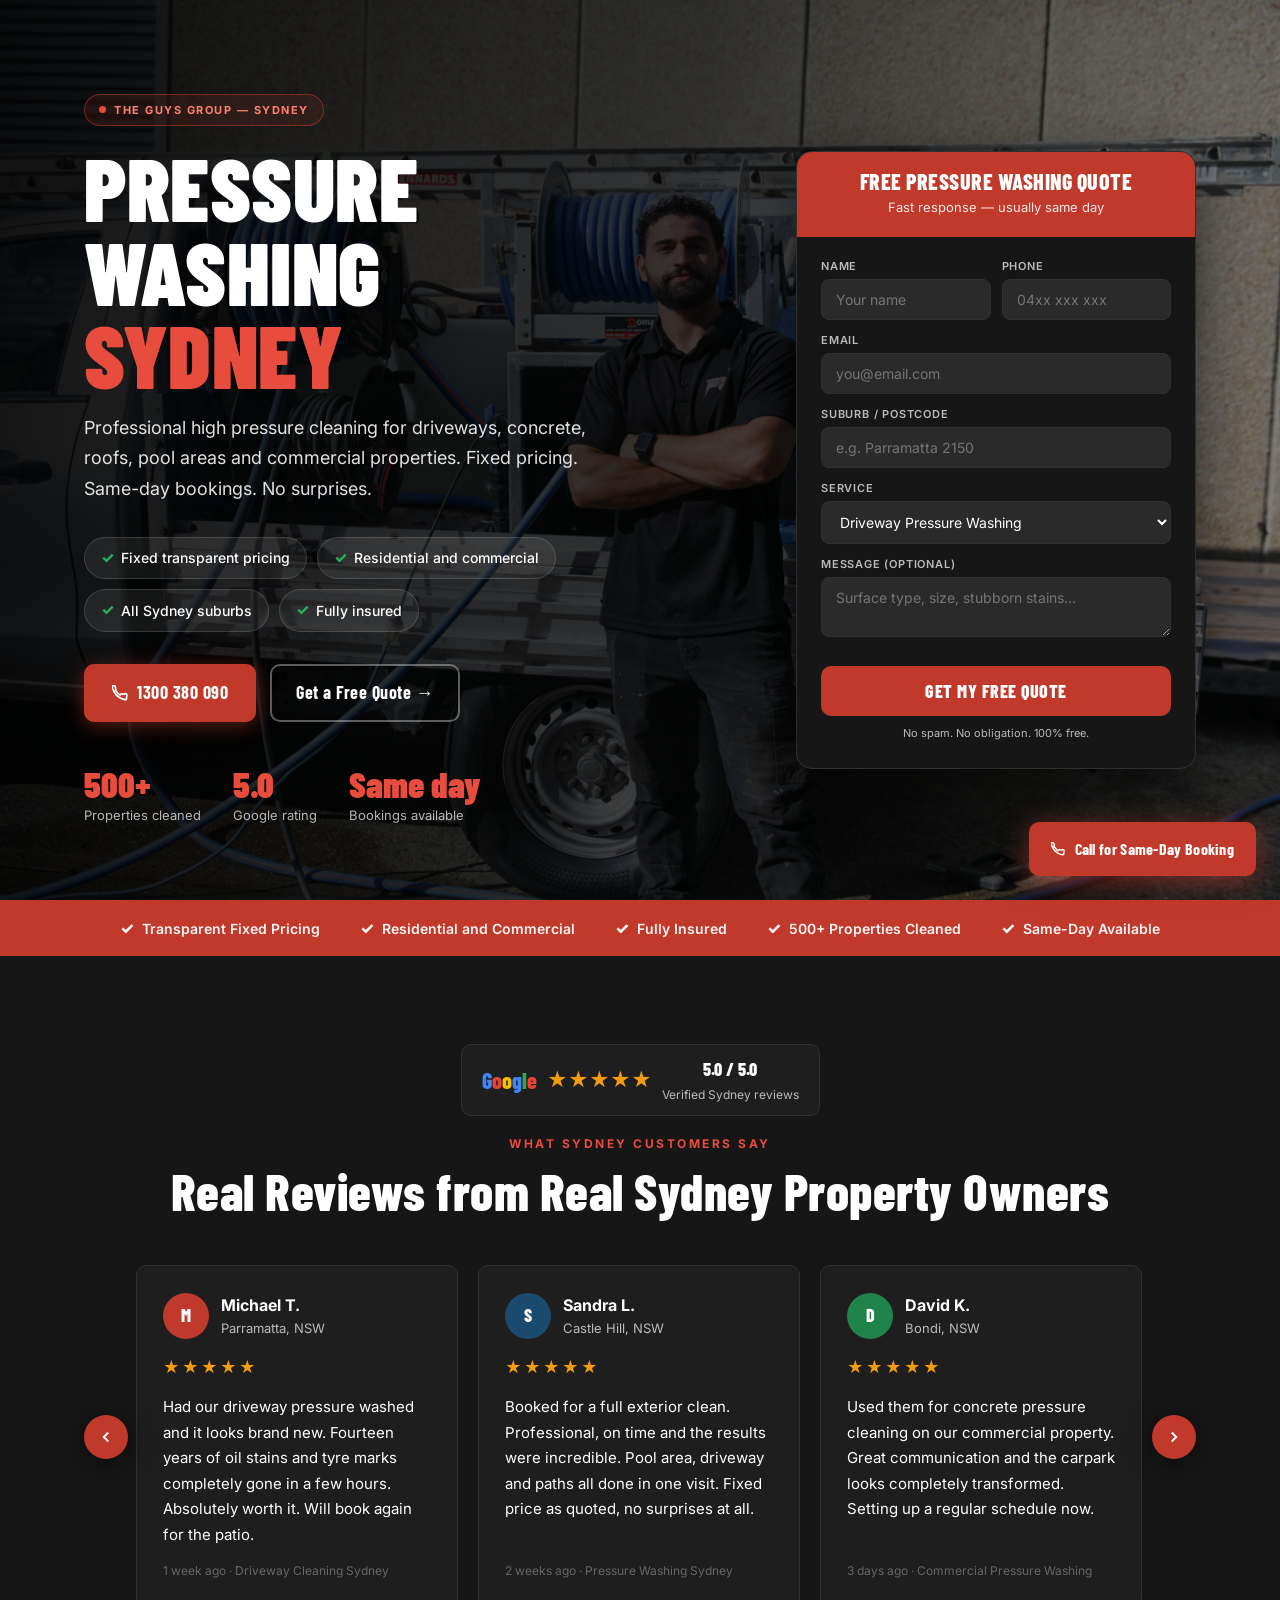
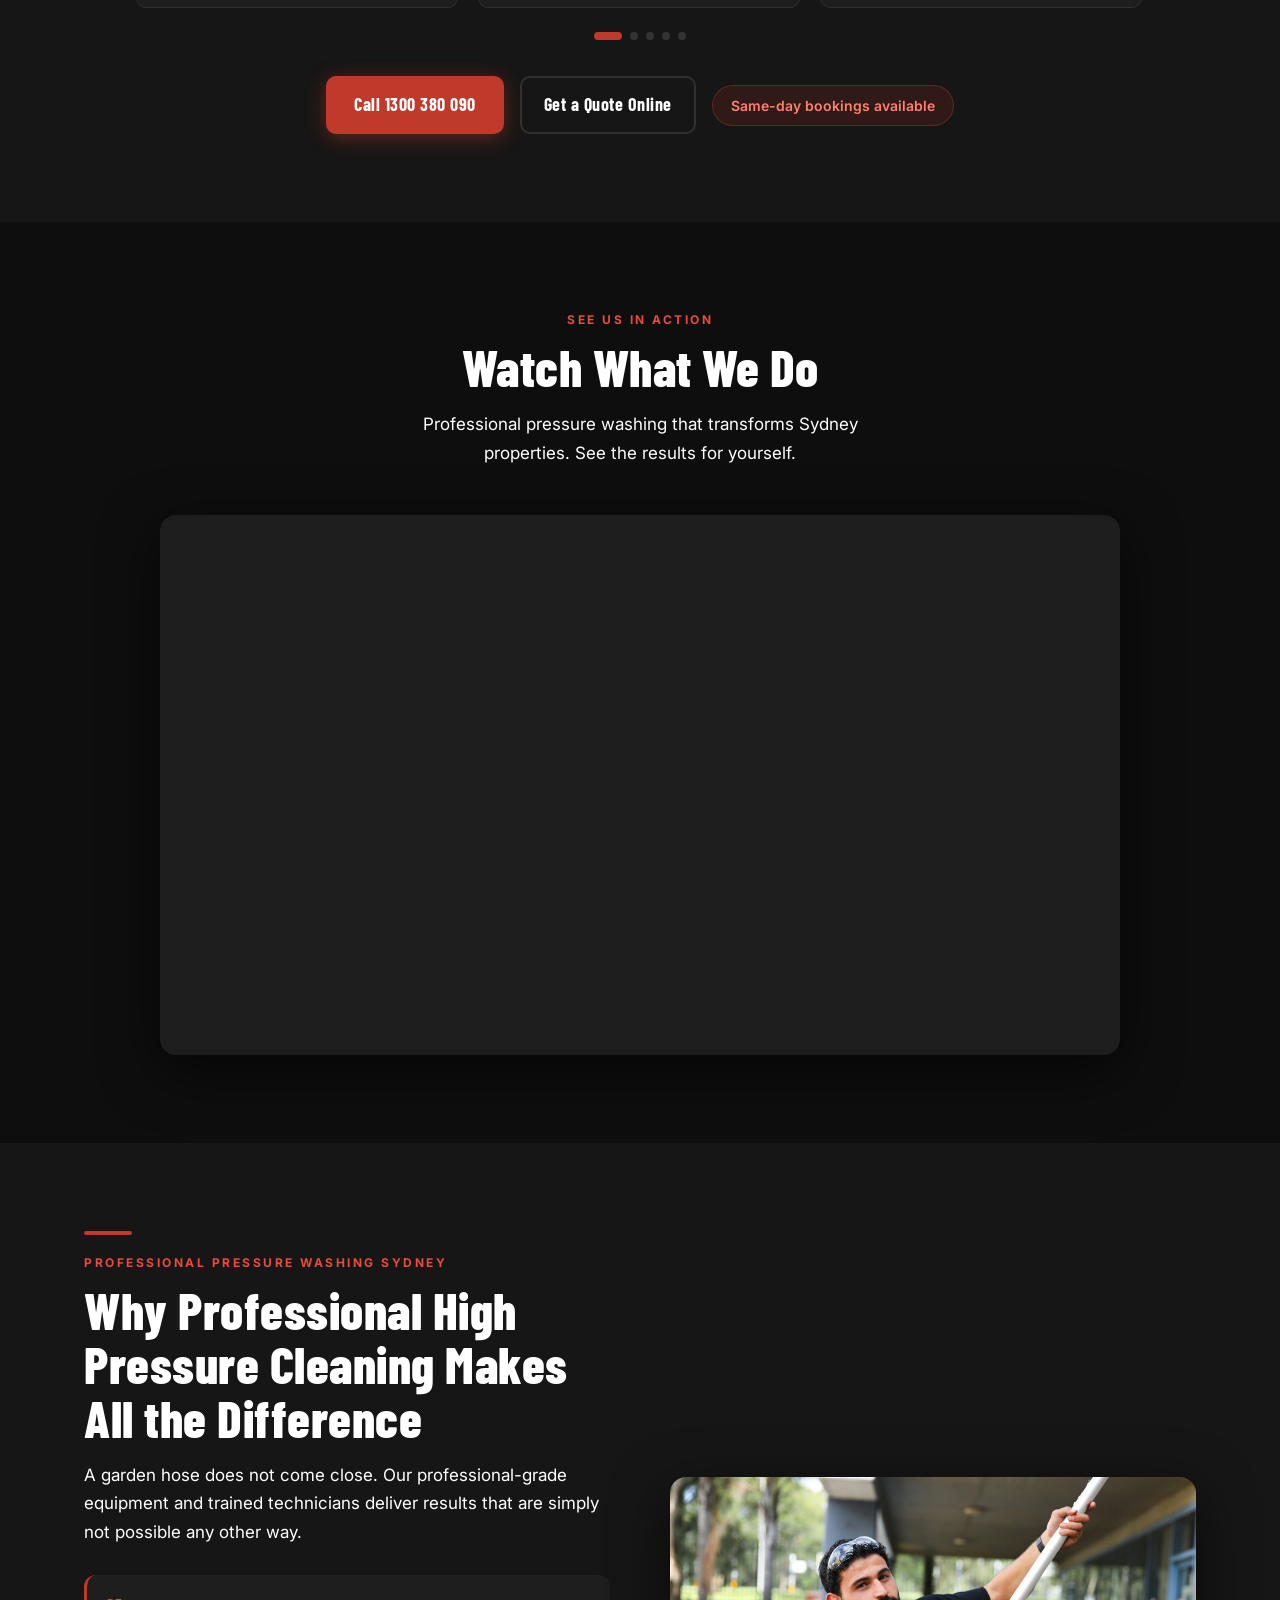
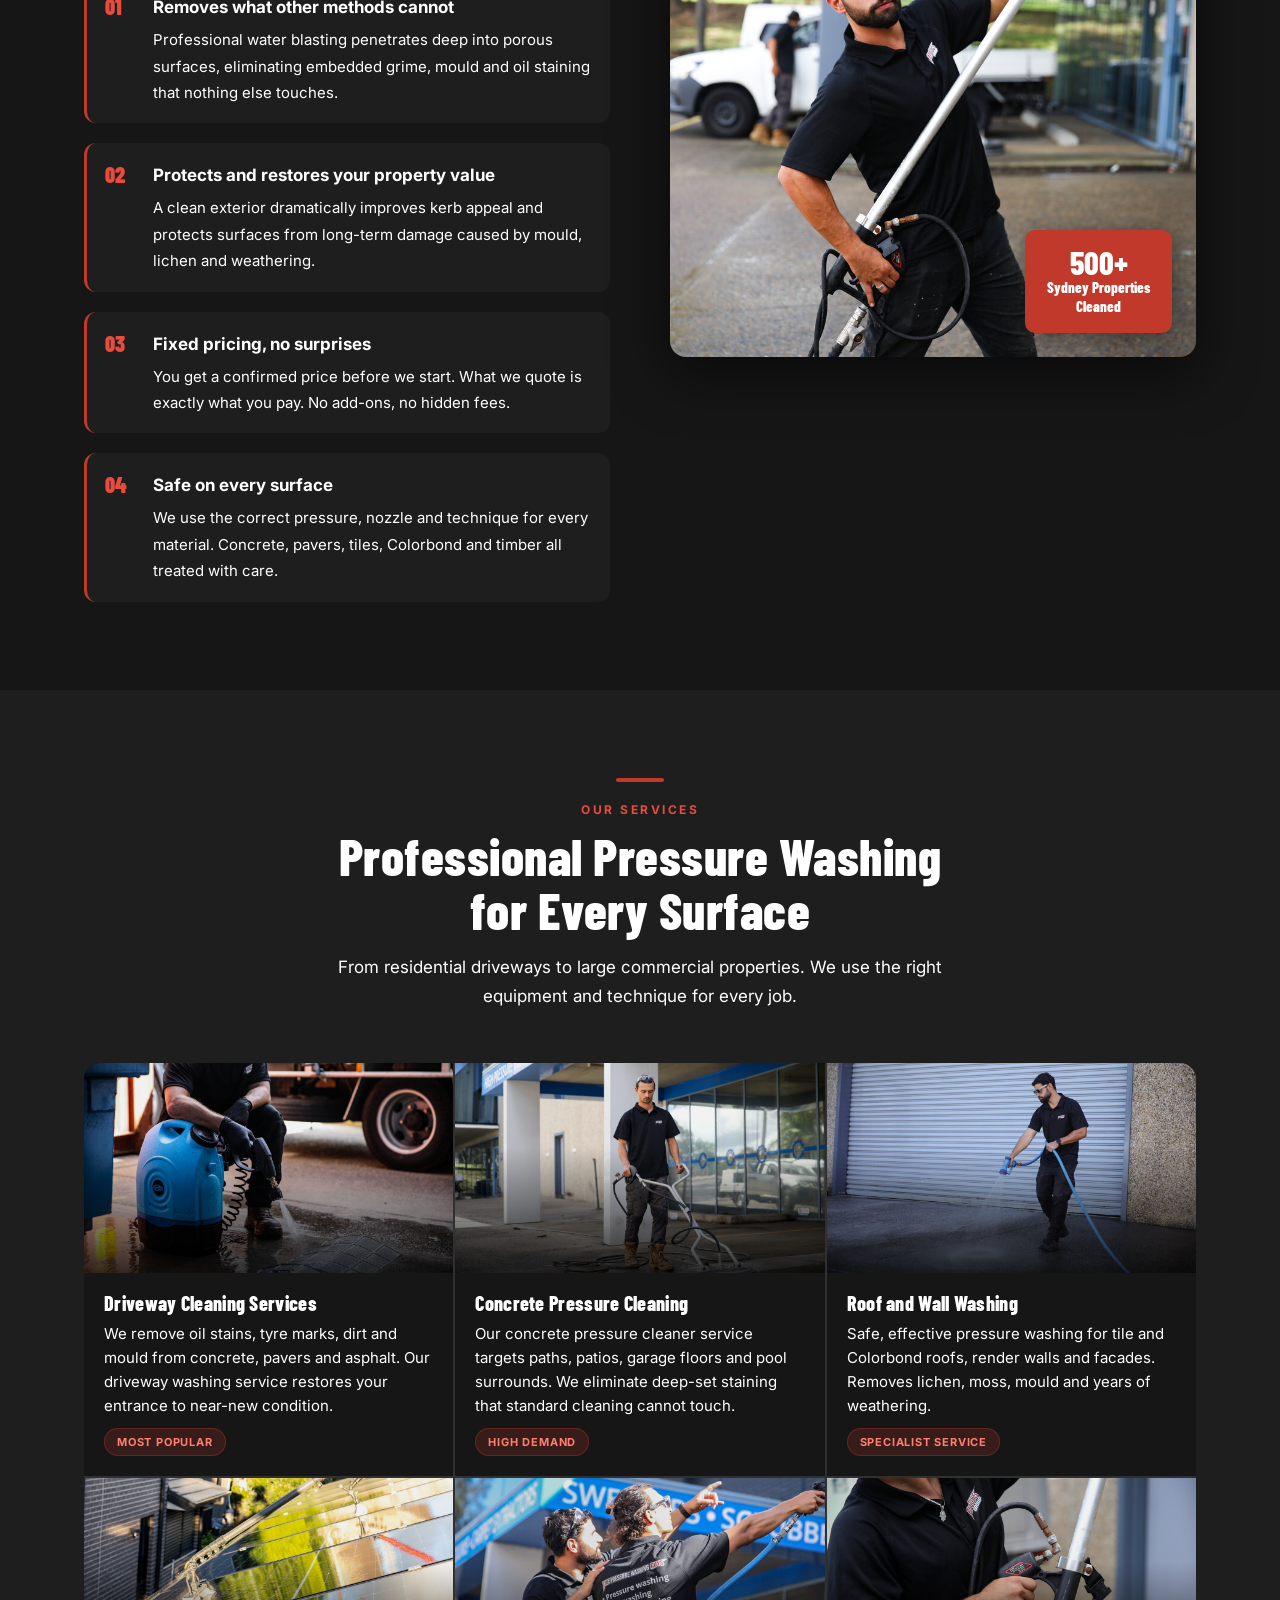
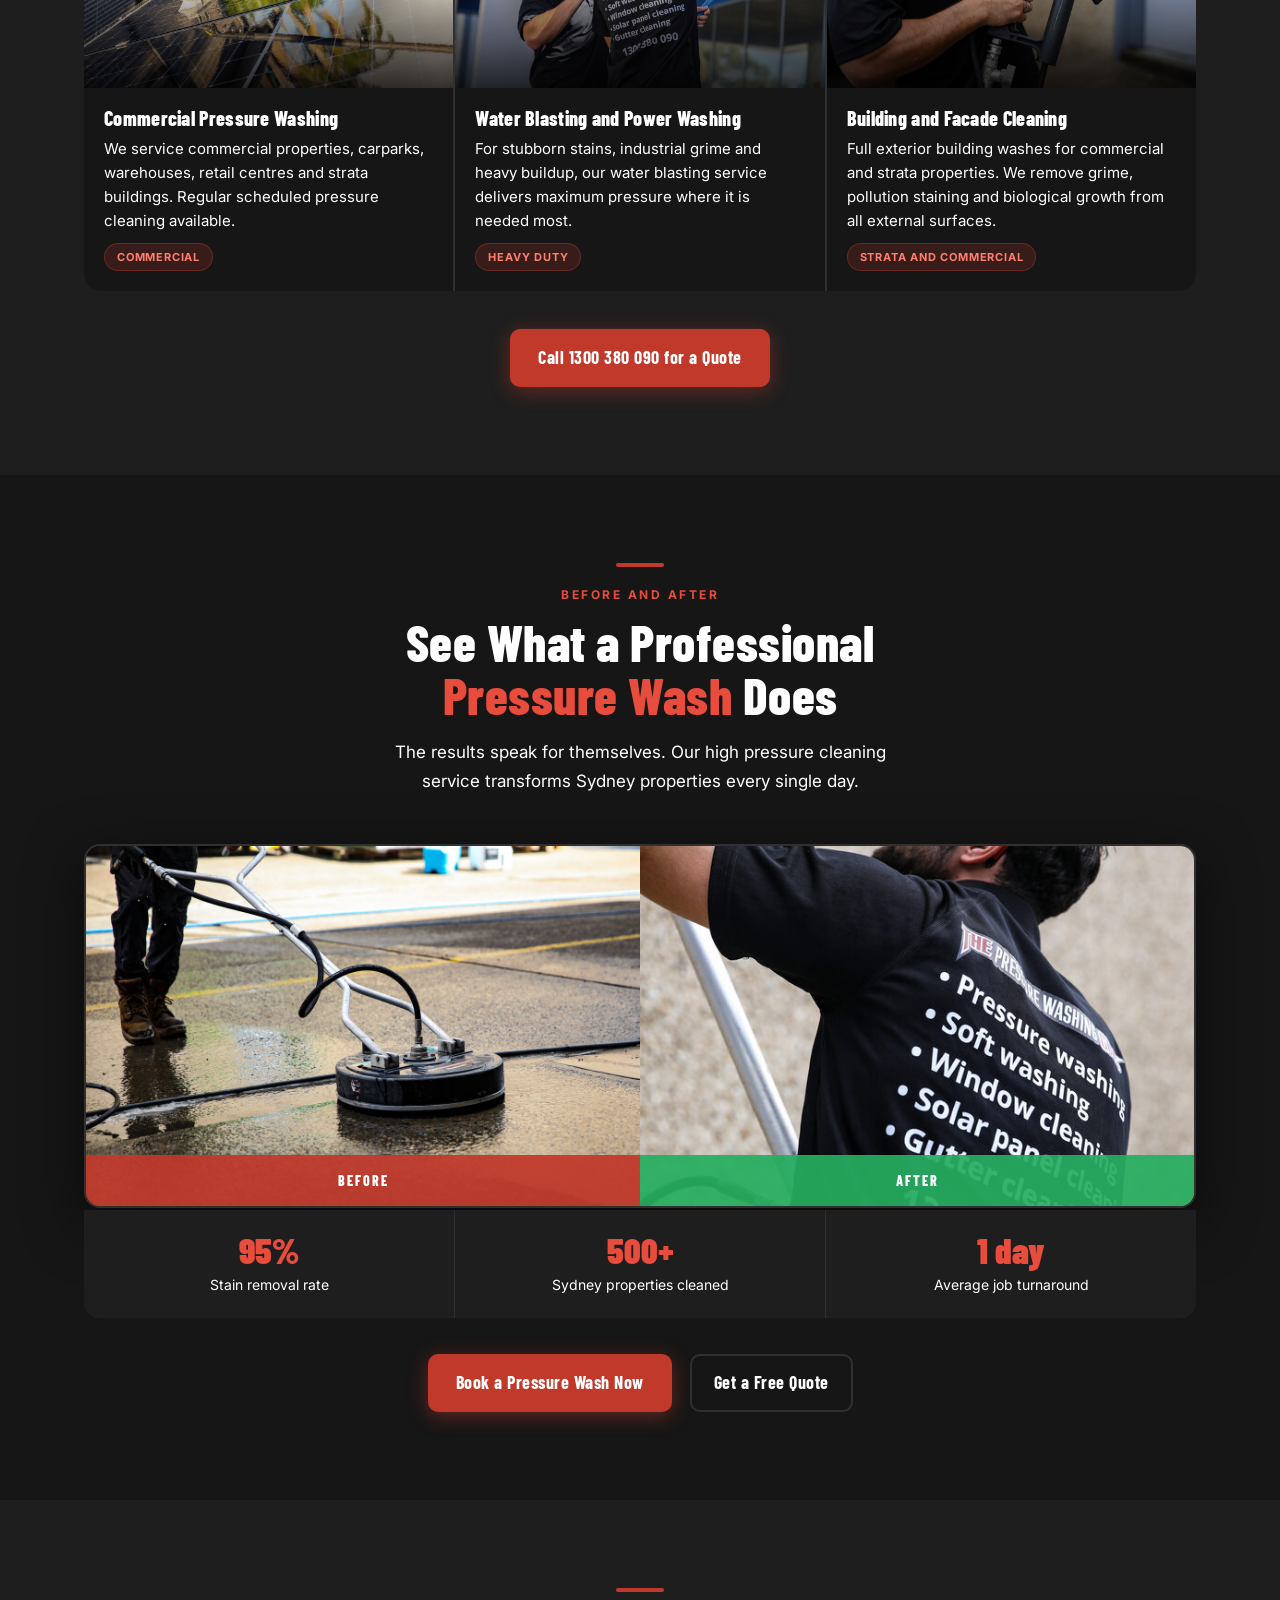
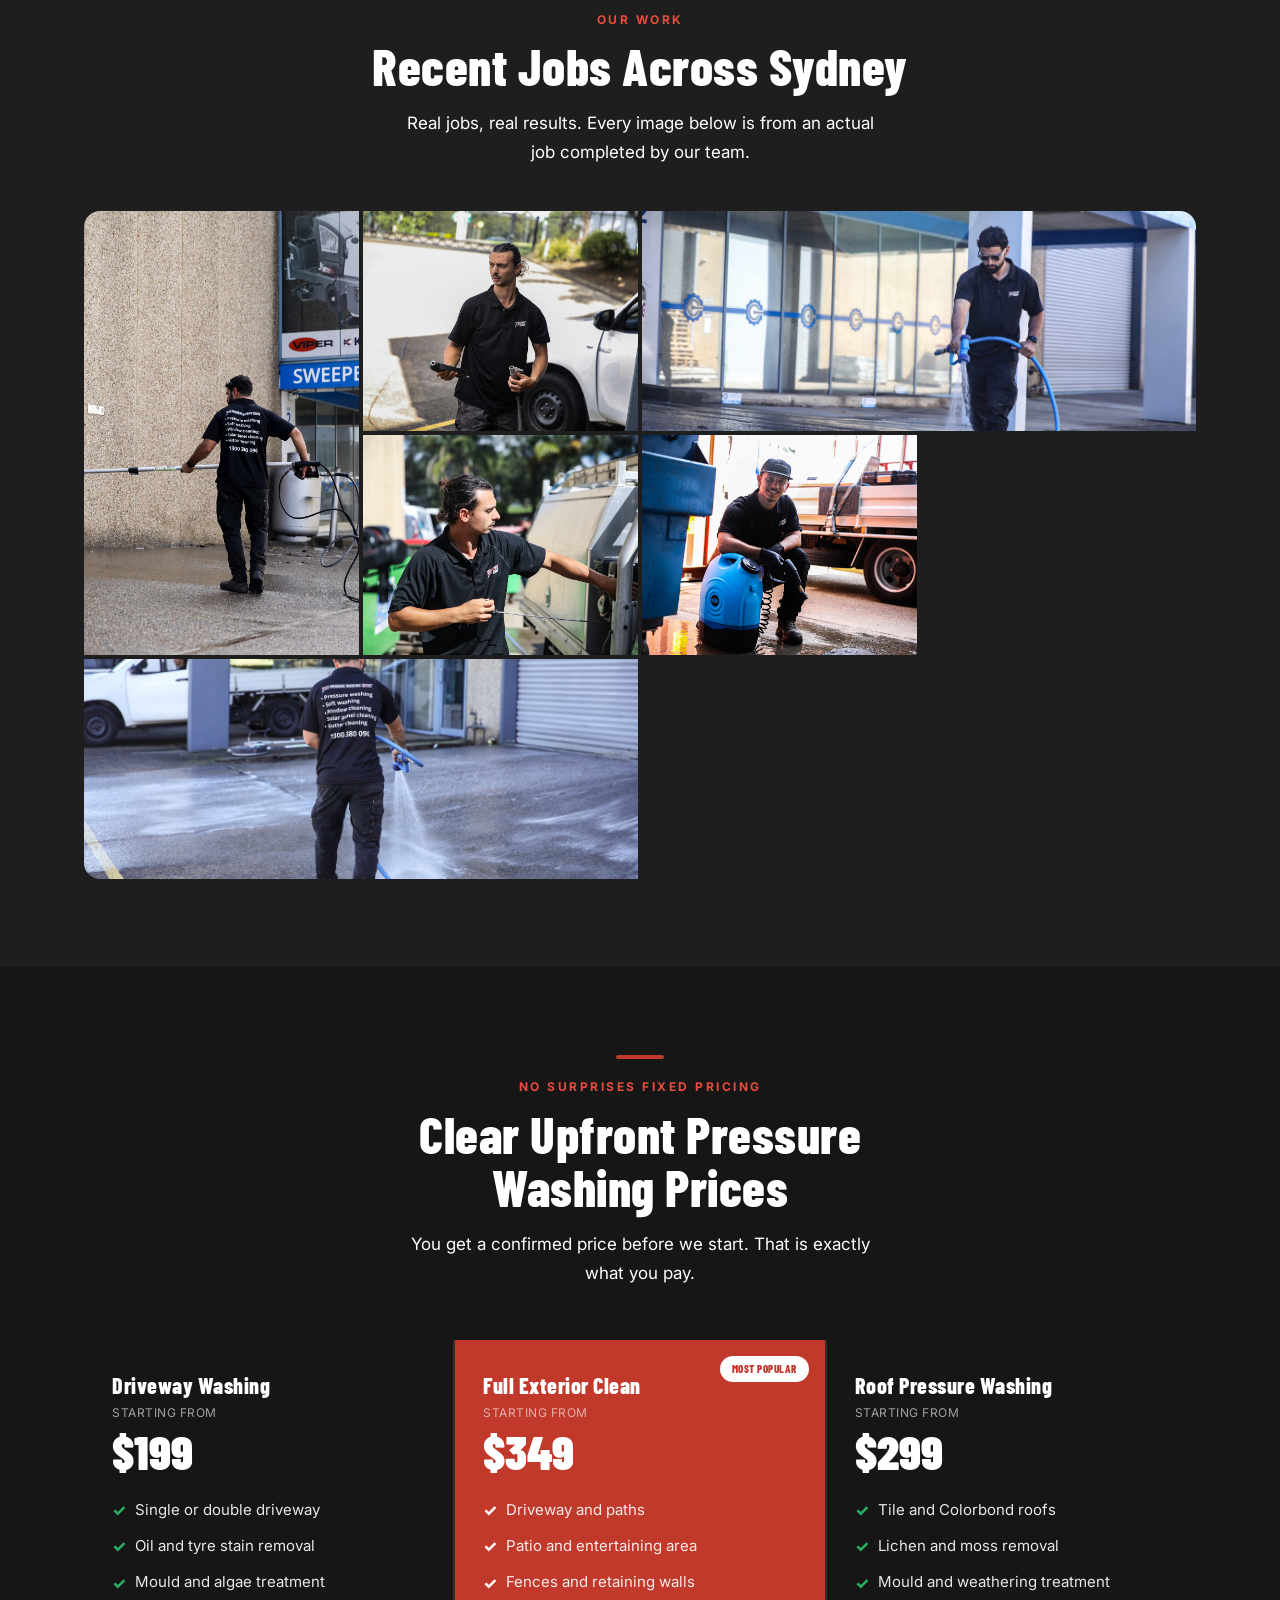
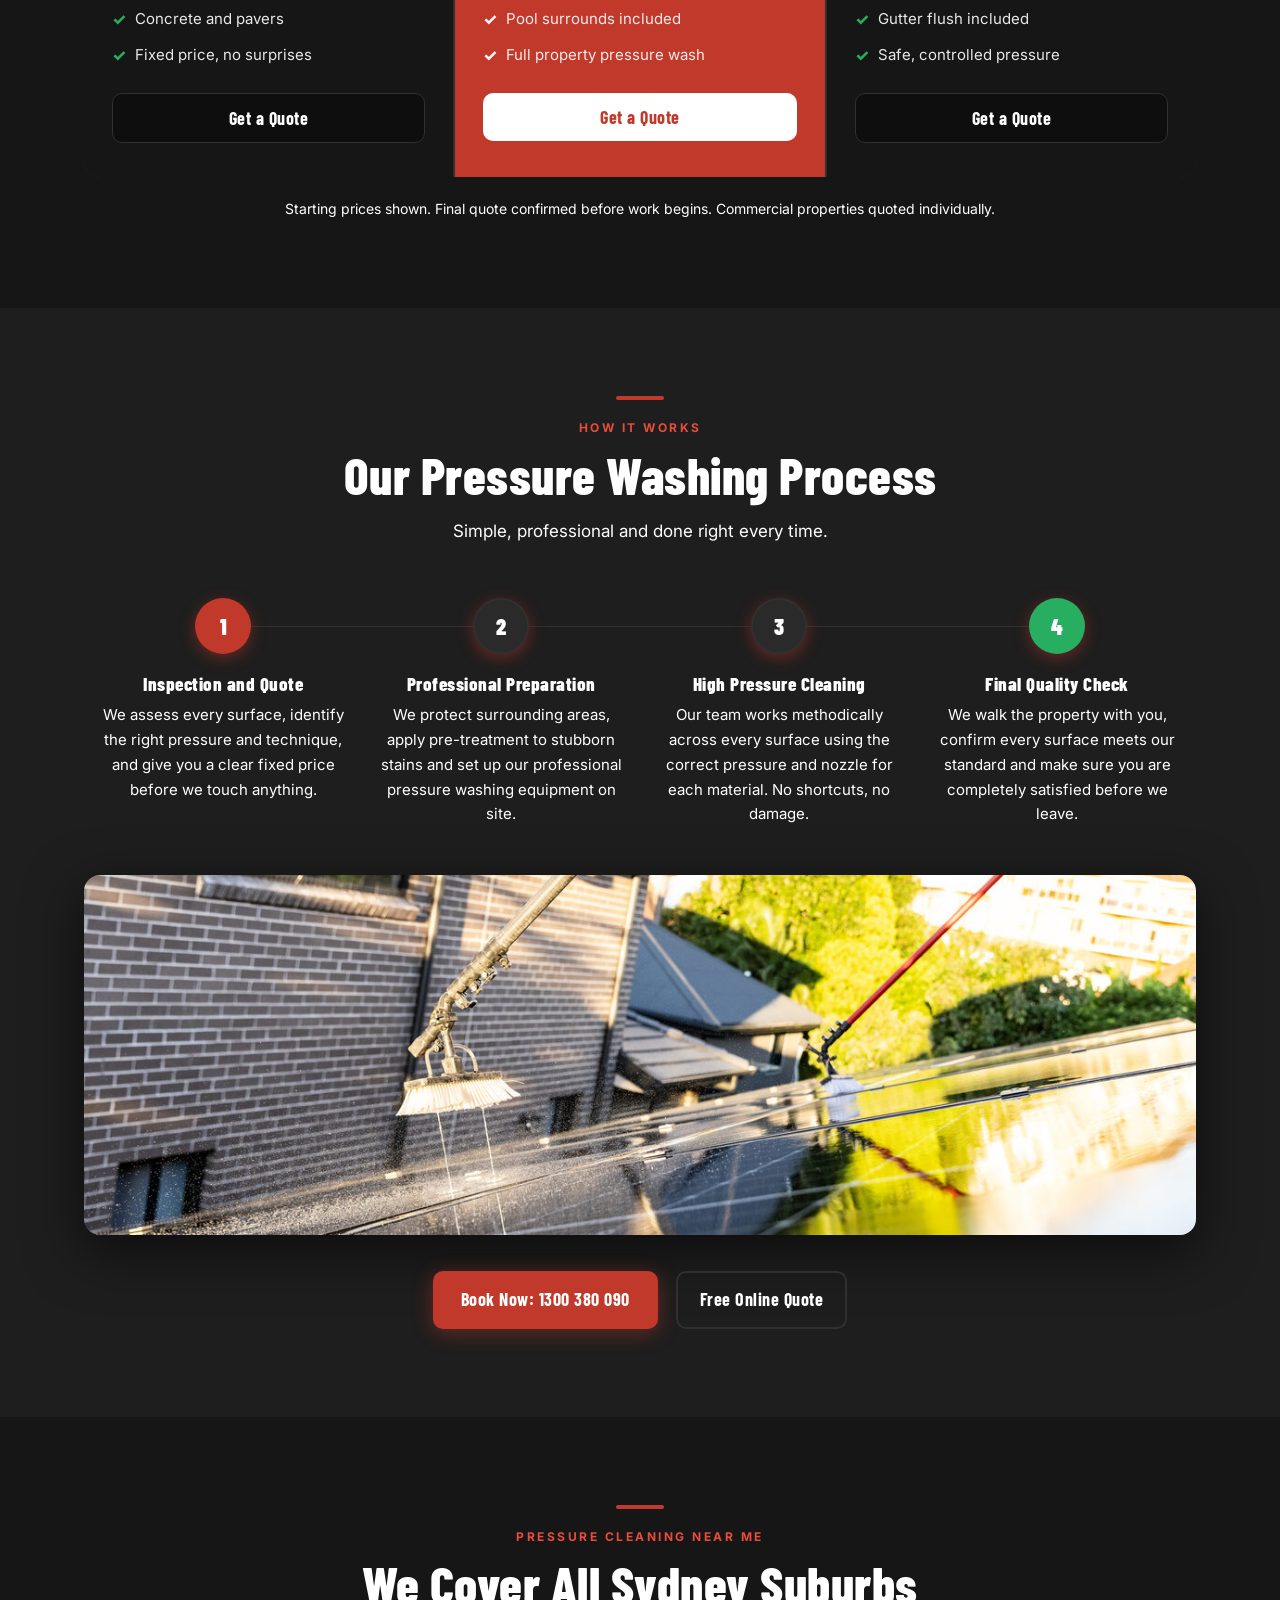
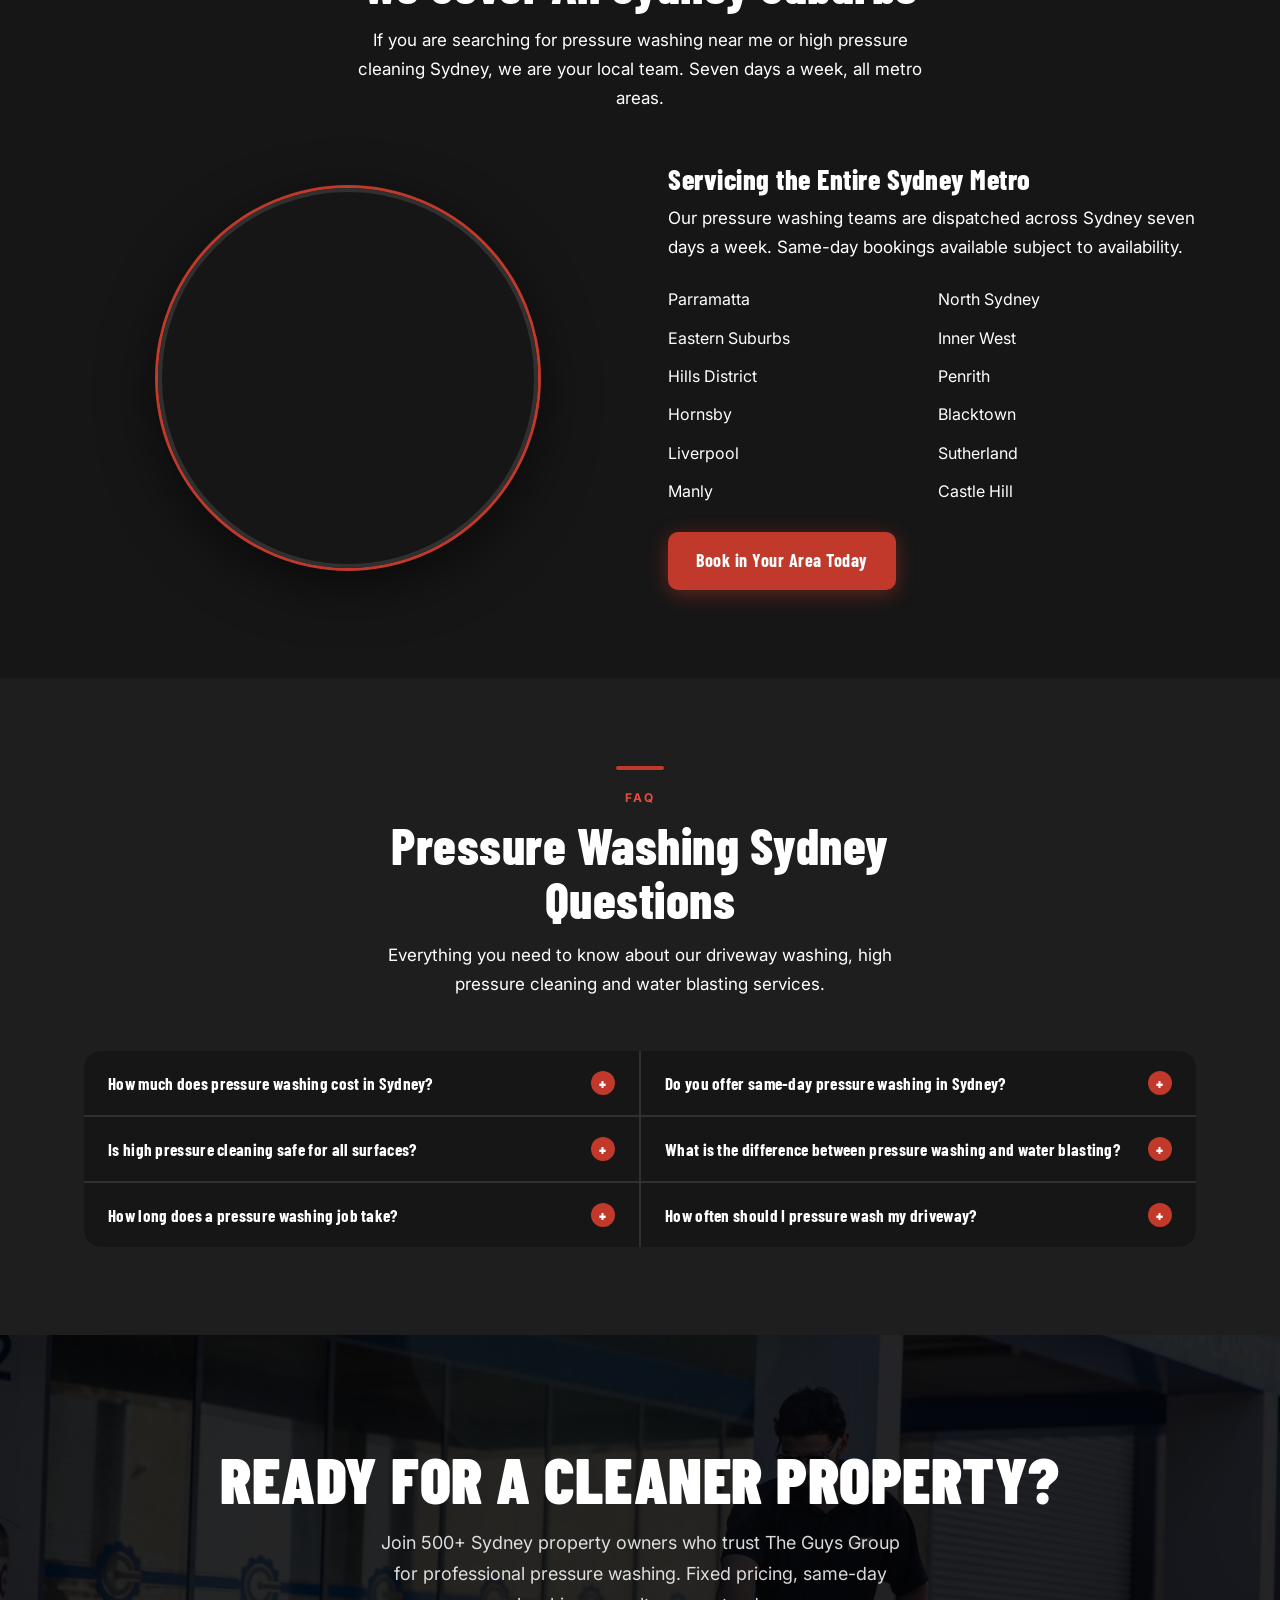
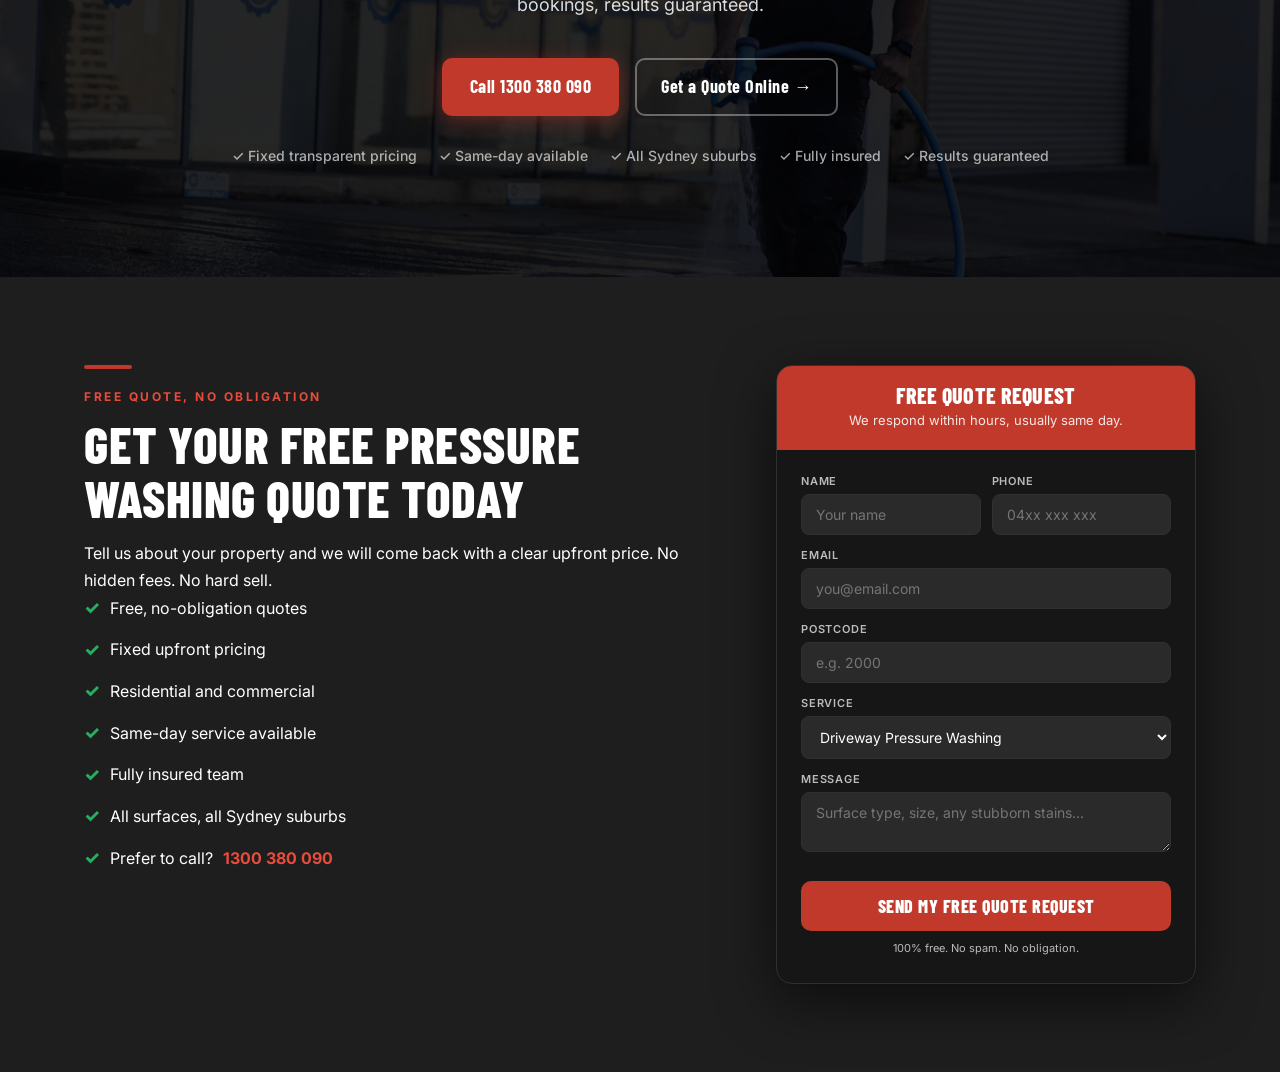
==== index.html @ 4a96bf2a "Use YouTube embed for video (files too large for GitHub free tier)" ====
<!DOCTYPE html>
<html lang="en">
<head>
<meta charset="UTF-8">
<meta name="viewport" content="width=device-width, initial-scale=1.0">
<title>Pressure Washing Sydney | High Pressure Cleaning | The Guys Group</title>
<meta name="description" content="Professional pressure washing Sydney. Driveway cleaning, concrete pressure cleaning, roof washing, pool area and commercial pressure washing. Fixed pricing. Call 1300 380 090.">
<link rel="preconnect" href="https://fonts.googleapis.com">
<link rel="preconnect" href="https://fonts.gstatic.com" crossorigin>
<link href="https://fonts.googleapis.com/css2?family=Barlow+Condensed:wght@600;700;800;900&family=Inter:wght@400;500;600;700&display=swap" rel="stylesheet">
<script src="https://www.google.com/recaptcha/api.js?onload=onRecaptchaLoad&render=explicit" async defer></script>
<style>
:root{
  --red:#C0392B;--red-dark:#96261F;--red-light:#E74C3C;
  --dark:#0E0E0E;--dark2:#161616;--dark3:#1E1E1E;--mid:#2A2A2A;
  --border:#303030;--white:#FFFFFF;--off-white:#F0F0F0;
  --text:#FFFFFF;--muted:#BBBBBB;
  --green:#27AE60;
  --shadow:0 4px 24px rgba(0,0,0,0.5);
  --shadow-lg:0 16px 56px rgba(0,0,0,0.6);
  --radius:10px;--radius-lg:16px;
}
*,*::before,*::after{box-sizing:border-box;margin:0;padding:0}
html{scroll-behavior:smooth}
body{font-family:'Inter',sans-serif;font-size:16px;line-height:1.65;color:var(--white);background:var(--dark);overflow-x:hidden}
h1,h2,h3,h4,.heading-font{font-family:'Barlow Condensed',sans-serif;line-height:1.05;color:var(--white);letter-spacing:.5px}
img{max-width:100%;display:block}
a{text-decoration:none;color:inherit}
.container{width:100%;max-width:1160px;margin:0 auto;padding:0 24px}
.eyebrow{font-size:12px;font-weight:700;letter-spacing:2.5px;text-transform:uppercase;color:var(--red-light);margin-bottom:10px;font-family:'Inter',sans-serif}
.heading{font-size:clamp(30px,4vw,52px);font-weight:800;margin-bottom:16px}
.subtext{font-size:17px;color:var(--white);line-height:1.7;font-weight:400}
.section{padding:88px 0}
.section-dark{background:var(--dark2)}
.section-mid{background:var(--dark3)}
.red-bar{width:48px;height:4px;background:var(--red);margin-bottom:18px;border-radius:2px}

/* SCROLL ANIMATIONS */
.fade-up{opacity:0;transform:translateY(36px);transition:opacity .7s ease,transform .7s ease}
.fade-up.visible{opacity:1;transform:none}
.fade-left{opacity:0;transform:translateX(-36px);transition:opacity .7s ease,transform .7s ease}
.fade-left.visible{opacity:1;transform:none}
.fade-right{opacity:0;transform:translateX(36px);transition:opacity .7s ease,transform .7s ease}
.fade-right.visible{opacity:1;transform:none}
.delay-1{transition-delay:.1s}.delay-2{transition-delay:.2s}.delay-3{transition-delay:.3s}.delay-4{transition-delay:.4s}

/* HERO */
.hero{position:relative;min-height:100vh;display:flex;align-items:center;overflow:hidden;padding:80px 0 60px}
.hero-bg{position:absolute;inset:0;background-image:url("[data-uri]");background-size:cover;background-position:center 20%}
.hero-overlay{position:absolute;inset:0;background:linear-gradient(100deg,rgba(0,0,0,0.93) 0%,rgba(0,0,0,0.78) 50%,rgba(0,0,0,0.35) 100%)}
.hero-inner{position:relative;z-index:1;display:grid;grid-template-columns:1fr 400px;gap:52px;align-items:center;width:100%}
.hero-tag{display:inline-flex;align-items:center;gap:8px;border:1px solid rgba(192,57,43,0.55);color:#FF8070;font-size:11px;font-weight:700;padding:6px 14px;border-radius:50px;margin-bottom:20px;letter-spacing:1.5px;text-transform:uppercase;font-family:'Inter',sans-serif;background:rgba(192,57,43,0.12)}
.live-dot{width:7px;height:7px;background:#E74C3C;border-radius:50%;animation:pulse 1.8s infinite}
@keyframes pulse{0%,100%{opacity:1;transform:scale(1)}50%{opacity:.4;transform:scale(1.4)}}
.hero h1{font-size:clamp(48px,7vw,88px);font-weight:900;color:white;margin-bottom:6px;line-height:.95;text-transform:uppercase}
.hero h1 .red{color:var(--red-light)}
.hero-sub{font-size:18px;color:rgba(255,255,255,0.88);margin-bottom:32px;max-width:520px;line-height:1.7;margin-top:16px}
.hero-pills{display:flex;flex-wrap:wrap;gap:10px;margin-bottom:32px}
.pill{display:flex;align-items:center;gap:7px;background:rgba(255,255,255,0.07);border:1px solid rgba(255,255,255,0.14);border-radius:50px;padding:8px 16px;color:var(--white);font-size:14px;font-weight:500}
.pill-tick{color:#27AE60;font-weight:800;font-size:15px}
.hero-btns{display:flex;align-items:center;gap:14px;flex-wrap:wrap;margin-bottom:44px}
.btn-red{display:inline-flex;align-items:center;gap:9px;background:var(--red);color:white;font-family:'Barlow Condensed',sans-serif;font-weight:700;font-size:18px;letter-spacing:.5px;padding:14px 28px;border-radius:var(--radius);transition:all .2s;box-shadow:0 4px 20px rgba(192,57,43,0.45)}
.btn-red:hover{background:var(--red-dark);transform:translateY(-2px)}
.btn-ghost{display:inline-flex;align-items:center;gap:9px;background:transparent;border:2px solid rgba(255,255,255,0.35);color:white;font-family:'Barlow Condensed',sans-serif;font-weight:700;font-size:18px;letter-spacing:.5px;padding:12px 24px;border-radius:var(--radius);transition:all .2s}
.btn-ghost:hover{border-color:white;background:rgba(255,255,255,0.1)}
.hero-stats{display:flex;gap:32px;flex-wrap:wrap}
.h-stat .n{font-family:'Barlow Condensed',sans-serif;font-weight:900;font-size:36px;color:var(--red-light);line-height:1}
.h-stat .l{font-size:13px;color:rgba(255,255,255,0.7);margin-top:3px}

/* FORM */
.form-card{background:var(--dark2);border:1px solid var(--border);border-radius:var(--radius-lg);overflow:hidden;box-shadow:var(--shadow-lg)}
.form-top{background:var(--red);padding:18px 24px;text-align:center}
.form-top h3{font-family:'Barlow Condensed',sans-serif;font-size:22px;font-weight:800;color:white;margin:0;letter-spacing:.5px}
.form-top p{font-size:13px;color:rgba(255,255,255,0.88);margin-top:4px}
.form-body{padding:20px 24px 26px}
.fr{margin-bottom:11px}
.fr label{display:block;font-size:11px;font-weight:600;color:var(--muted);margin-bottom:4px;text-transform:uppercase;letter-spacing:.8px}
.fr input,.fr select,.fr textarea{width:100%;background:var(--mid);border:1px solid var(--border);border-radius:8px;padding:11px 14px;font-family:'Inter',sans-serif;font-size:14px;color:var(--white);outline:none;transition:border-color .2s}
.fr input:focus,.fr select:focus,.fr textarea:focus{border-color:var(--red-light)}
.fr select option{background:var(--mid);color:white}
.fr textarea{resize:vertical;min-height:60px}
.fg{display:grid;grid-template-columns:1fr 1fr;gap:11px}
.recaptcha-wrap{margin:8px 0 4px;display:flex;justify-content:center;transform:scale(0.85);transform-origin:left center}
.recaptcha-error{color:#E74C3C;font-size:11px;margin-top:3px;display:none;font-weight:600}
.btn-submit{width:100%;background:var(--red);color:white;font-family:'Barlow Condensed',sans-serif;font-weight:800;font-size:18px;letter-spacing:.5px;padding:14px;border:none;border-radius:var(--radius);cursor:pointer;margin-top:6px;transition:all .2s}
.btn-submit:hover{background:var(--red-dark);transform:translateY(-1px)}
.form-note{text-align:center;font-size:11px;color:var(--muted);margin-top:8px}

/* TRUST BAR */
.trust-bar{background:var(--red);padding:15px 0}
.trust-bar-inner{display:flex;align-items:center;justify-content:center;gap:40px;flex-wrap:wrap}
.tb-item{display:flex;align-items:center;gap:8px;color:rgba(255,255,255,0.95);font-size:14px;font-weight:600}
.tb-check{font-weight:800;font-size:16px}

/* REVIEWS (now 2nd section) */
.rev-section-hdr{text-align:center;margin-bottom:48px}
.carousel-outer{position:relative;padding:0 52px}
.carousel-wrap{overflow:hidden;border-radius:4px}
.carousel-track{display:flex;transition:transform .75s cubic-bezier(0.25,0.46,0.45,0.94);will-change:transform}
.rev-card{background:var(--dark3);border:1px solid var(--border);border-radius:var(--radius);padding:26px;display:flex;flex-direction:column;gap:14px;flex-shrink:0;box-sizing:border-box;transition:border-color .2s}
.rev-card:hover{border-color:rgba(192,57,43,0.45)}
.rev-row{display:flex;align-items:center;gap:12px}
.rev-av{width:46px;height:46px;border-radius:50%;color:white;display:flex;align-items:center;justify-content:center;font-family:'Barlow Condensed',sans-serif;font-weight:800;font-size:18px;flex-shrink:0}
.rev-name{font-weight:700;font-size:16px;color:white}
.rev-sub{font-size:13px;color:var(--muted)}
.rev-stars{color:#F39C12;font-size:16px;letter-spacing:2px}
.rev-text{font-size:15px;color:var(--white);line-height:1.7;flex:1}
.rev-date{font-size:12px;color:#666}
.carousel-arrow{position:absolute;top:50%;transform:translateY(-50%);z-index:10;width:44px;height:44px;border-radius:50%;background:var(--red);border:none;cursor:pointer;display:flex;align-items:center;justify-content:center;box-shadow:var(--shadow);transition:all .2s;color:white}
.carousel-arrow:hover{background:var(--red-dark);transform:translateY(-50%) scale(1.1)}
.carousel-arrow.prev{left:0}
.carousel-arrow.next{right:0}
.carousel-arrow svg{width:18px;height:18px;stroke:white;fill:none;stroke-width:2.5}
.carousel-dots{display:flex;justify-content:center;gap:8px;margin-top:24px}
.carousel-dot{width:8px;height:8px;border-radius:50%;background:#333;border:none;cursor:pointer;transition:all .3s;padding:0}
.carousel-dot.active{background:var(--red);width:28px;border-radius:4px}
.g-badge{display:inline-flex;align-items:center;gap:10px;background:var(--dark3);border:1px solid var(--border);border-radius:10px;padding:10px 20px;margin-bottom:18px}
.g-letters{font-family:'Barlow Condensed',sans-serif;font-weight:800;font-size:22px}
.G{color:#4285F4}.o1{color:#EA4335}.o2{color:#FBBC05}.g2{color:#4285F4}.l{color:#34A853}.e{color:#EA4335}
.g-score{font-family:'Barlow Condensed',sans-serif;font-weight:800;font-size:18px;color:white}
.g-count{font-size:12px;color:var(--muted)}
.g-stars{color:#F39C12;font-size:20px}
.rev-btns{display:flex;align-items:center;justify-content:center;gap:16px;margin-top:36px;flex-wrap:wrap}
.btn-outline-white{display:inline-flex;align-items:center;gap:9px;border:2px solid var(--border);color:var(--white);font-family:'Barlow Condensed',sans-serif;font-weight:700;font-size:18px;letter-spacing:.5px;padding:12px 22px;border-radius:var(--radius);transition:all .2s}
.btn-outline-white:hover{border-color:var(--red-light);color:var(--red-light)}
.urgency-tag{background:rgba(192,57,43,0.15);border:1px solid rgba(192,57,43,0.35);color:#FF8070;border-radius:50px;padding:8px 18px;font-size:14px;font-weight:600}

/* VIDEO SECTION */
.video-section{background:var(--dark);padding:88px 0}
.video-hdr{text-align:center;margin-bottom:48px}
.video-wrap{position:relative;border-radius:var(--radius-lg);overflow:hidden;box-shadow:var(--shadow-lg);background:var(--dark2);max-width:960px;margin:0 auto}
.video-wrap video{width:100%;display:block;border-radius:var(--radius-lg)}
.video-mobile{display:none;max-width:400px;margin:0 auto;border-radius:var(--radius-lg);overflow:hidden;box-shadow:var(--shadow-lg)}
.video-mobile video{width:100%;display:block}
@media(max-width:640px){
  .video-wrap{display:none}
  .video-mobile{display:block}
}

/* WHY SECTION */
.why-grid{display:grid;grid-template-columns:1fr 1fr;gap:60px;align-items:center}
.why-img-wrap{position:relative;border-radius:var(--radius-lg);overflow:hidden;box-shadow:var(--shadow-lg)}
.why-img-wrap img{width:100%;height:480px;object-fit:cover;object-position:center top;display:block}
.why-badge{position:absolute;bottom:24px;right:24px;background:var(--red);color:white;font-family:'Barlow Condensed',sans-serif;font-weight:800;font-size:15px;padding:16px 22px;border-radius:var(--radius);text-align:center;line-height:1.3;box-shadow:var(--shadow)}
.why-badge .big{display:block;font-size:32px;line-height:1}
.why-list{list-style:none;display:flex;flex-direction:column;gap:20px;margin-top:28px}
.why-item{display:flex;align-items:flex-start;gap:16px;padding:18px;background:var(--dark3);border-radius:12px;border-left:3px solid var(--red);transition:transform .15s}
.why-item:hover{transform:translateX(5px)}
.wi-num{font-family:'Barlow Condensed',sans-serif;font-weight:900;font-size:22px;color:var(--red-light);min-width:32px;line-height:1;padding-top:2px}
.wi-text strong{display:block;font-size:17px;font-weight:700;color:white;margin-bottom:5px}
.wi-text span{font-size:15px;color:var(--white);line-height:1.6}

/* SERVICES */
.svc-intro{text-align:center;max-width:640px;margin:0 auto 52px}
.svc-grid{display:grid;grid-template-columns:repeat(3,1fr);gap:2px;background:var(--border);border-radius:var(--radius-lg);overflow:hidden}
.svc-tile{background:var(--dark2);overflow:hidden;position:relative;cursor:default}
.svc-tile:hover .svc-img img{transform:scale(1.07)}
.svc-img{height:210px;overflow:hidden;position:relative}
.svc-img img{width:100%;height:100%;object-fit:cover;display:block;transition:transform .45s}
.svc-overlay{position:absolute;inset:0;background:linear-gradient(to top,rgba(0,0,0,0.8) 0%,rgba(0,0,0,0.05) 60%)}
.svc-body{padding:20px}
.svc-body h3{font-family:'Barlow Condensed',sans-serif;font-size:20px;font-weight:800;color:white;margin-bottom:8px;letter-spacing:.3px}
.svc-body p{font-size:15px;color:var(--white);line-height:1.6}
.svc-tag{display:inline-block;margin-top:10px;background:rgba(192,57,43,0.2);color:#FF8070;font-size:11px;font-weight:700;padding:4px 12px;border-radius:50px;border:1px solid rgba(192,57,43,0.35);letter-spacing:.8px;text-transform:uppercase;font-family:'Inter',sans-serif}

/* BEFORE AFTER */
.ba-hdr{text-align:center;max-width:560px;margin:0 auto 48px}
.ba-split{display:grid;grid-template-columns:1fr 1fr;border-radius:var(--radius-lg);overflow:hidden;box-shadow:var(--shadow-lg);border:2px solid var(--border)}
.ba-side{position:relative;overflow:hidden}
.ba-side img{width:100%;height:360px;object-fit:cover;display:block;transition:transform .4s}
.ba-side:hover img{transform:scale(1.03)}
.ba-divider{position:absolute;top:0;bottom:0;width:3px;background:white;left:50%;transform:translateX(-50%);z-index:5;display:none}
.ba-badge{position:absolute;bottom:0;left:0;right:0;padding:14px;text-align:center;font-family:'Barlow Condensed',sans-serif;font-weight:800;font-size:14px;letter-spacing:2px;text-transform:uppercase;color:white}
.ba-badge.before{background:rgba(192,57,43,0.92)}.ba-badge.after{background:rgba(39,174,96,0.92)}
.ba-stats{display:grid;grid-template-columns:repeat(3,1fr);gap:1px;background:var(--border);margin-top:2px;border-radius:0 0 var(--radius-lg) var(--radius-lg);overflow:hidden}
.ba-stat{background:var(--dark3);padding:22px;text-align:center}
.ba-stat .n{font-family:'Barlow Condensed',sans-serif;font-weight:900;font-size:36px;color:var(--red-light);line-height:1}
.ba-stat .l{font-size:14px;color:var(--white);margin-top:5px}

/* GALLERY */
.gallery-hdr{text-align:center;margin-bottom:44px}
.gallery-grid{display:grid;grid-template-columns:repeat(4,1fr);grid-auto-rows:220px;gap:4px;border-radius:var(--radius-lg);overflow:hidden}
.gi{overflow:hidden;position:relative}
.gi img{width:100%;height:100%;object-fit:cover;display:block;transition:transform .45s}
.gi:hover img{transform:scale(1.06)}
.gi.tall{grid-row:span 2}
.gi.wide{grid-column:span 2}

/* PRICING */
.pricing-hdr{text-align:center;max-width:560px;margin:0 auto 52px}
.pricing-grid{display:grid;grid-template-columns:repeat(3,1fr);gap:2px;background:var(--border);border-radius:var(--radius-lg);overflow:hidden}
.pc{background:var(--dark2);padding:34px 28px;position:relative;transition:background .2s}
.pc:hover{background:var(--dark3)}
.pc.feat{background:var(--red)}
.pc.feat:hover{background:var(--red-dark)}
.pc-pop{position:absolute;top:16px;right:16px;background:white;color:var(--red);font-family:'Barlow Condensed',sans-serif;font-weight:800;font-size:11px;padding:4px 12px;border-radius:50px;letter-spacing:.5px;text-transform:uppercase}
.pc h3{font-family:'Barlow Condensed',sans-serif;font-size:22px;font-weight:800;color:white;margin-bottom:6px}
.pc-from{font-size:12px;color:rgba(255,255,255,0.6);text-transform:uppercase;letter-spacing:.5px;margin-bottom:4px}
.pc-num{font-family:'Barlow Condensed',sans-serif;font-weight:900;font-size:48px;color:white;line-height:1;margin-bottom:22px}
.pc-feats{list-style:none;display:flex;flex-direction:column;gap:10px;margin-bottom:24px}
.pc-feats li{display:flex;align-items:center;gap:9px;font-size:15px;color:rgba(255,255,255,0.9)}
.pfc{color:#27AE60;font-weight:800;font-size:16px}
.pc.feat .pfc{color:rgba(255,255,255,0.95)}
.btn-price{width:100%;background:var(--dark);color:white;font-family:'Barlow Condensed',sans-serif;font-weight:700;font-size:18px;letter-spacing:.5px;padding:13px;border:1px solid var(--border);border-radius:var(--radius);cursor:pointer;transition:all .2s}
.btn-price:hover{background:var(--red);border-color:var(--red)}
.pc.feat .btn-price{background:white;color:var(--red);border:none}
.pc.feat .btn-price:hover{background:var(--dark);color:white}
.pricing-note{text-align:center;font-size:14px;color:var(--white);margin-top:20px}

/* PROCESS */
.proc-hdr{text-align:center;margin-bottom:52px}
.proc-grid{display:grid;grid-template-columns:repeat(4,1fr);gap:0;position:relative}
.proc-grid::before{content:"";position:absolute;top:28px;left:12.5%;right:12.5%;height:1px;background:var(--border);z-index:0}
.proc-step{text-align:center;padding:0 16px;position:relative;z-index:1}
.proc-num{width:56px;height:56px;background:var(--red);border-radius:50%;display:flex;align-items:center;justify-content:center;font-family:'Barlow Condensed',sans-serif;font-weight:900;font-size:22px;color:white;margin:0 auto 20px;box-shadow:0 4px 16px rgba(192,57,43,0.45)}
.proc-step:nth-child(2) .proc-num,.proc-step:nth-child(3) .proc-num{background:var(--mid);border:2px solid var(--border)}
.proc-step:nth-child(4) .proc-num{background:var(--green)}
.proc-step h3{font-family:'Barlow Condensed',sans-serif;font-size:19px;font-weight:800;color:white;margin-bottom:9px}
.proc-step p{font-size:15px;color:var(--white);line-height:1.65}
.proc-img{border-radius:var(--radius-lg);overflow:hidden;box-shadow:var(--shadow-lg);margin-top:48px}
.proc-img img{width:100%;height:360px;object-fit:cover;display:block}

/* MAP */
.map-layout{display:grid;grid-template-columns:1fr 1fr;gap:56px;align-items:center}
.map-circle{width:380px;height:380px;border-radius:50%;overflow:hidden;border:4px solid var(--border);box-shadow:0 0 0 3px var(--red),var(--shadow-lg);position:relative;flex-shrink:0}
.map-circle iframe{width:100%;height:100%;border:0;display:block;pointer-events:none}
.map-points{list-style:none;display:grid;grid-template-columns:1fr 1fr;gap:12px;margin-top:22px}
.map-point{display:flex;align-items:center;gap:9px;font-size:15px;color:var(--white)}
.map-dot{width:9px;height:9px;border-radius:50%;background:var(--red);flex-shrink:0}

/* FAQ */
.faq-grid{display:grid;grid-template-columns:1fr 1fr;gap:2px;background:var(--border);border-radius:var(--radius-lg);overflow:hidden;margin-top:52px}
.faq-item{background:var(--dark2)}
.faq-q{width:100%;background:none;border:none;padding:20px 24px;text-align:left;font-family:'Barlow Condensed',sans-serif;font-weight:700;font-size:17px;letter-spacing:.3px;color:white;cursor:pointer;display:flex;align-items:center;justify-content:space-between;gap:12px;transition:background .2s}
.faq-q:hover{background:var(--mid)}
.faq-icon{width:24px;height:24px;border-radius:50%;background:var(--red);color:white;display:flex;align-items:center;justify-content:center;font-size:16px;font-weight:800;flex-shrink:0;transition:transform .3s}
.faq-q.open .faq-icon{transform:rotate(45deg)}
.faq-a{max-height:0;overflow:hidden;transition:max-height .35s ease}
.faq-a.open{max-height:300px}
.faq-a p{padding:0 24px 20px;font-size:15px;color:var(--white);line-height:1.75}

/* FINAL CTA */
.fcta{position:relative;overflow:hidden;padding:110px 0;text-align:center}
.fcta-bg{position:absolute;inset:0;background-image:url("[data-uri]");background-size:cover;background-position:center}
.fcta-overlay{position:absolute;inset:0;background:rgba(0,0,0,0.85)}
.fcta-inner{position:relative;z-index:1}
.fcta h2{font-size:clamp(36px,5vw,68px);font-weight:900;color:white;margin-bottom:16px;text-transform:uppercase}
.fcta p{font-size:18px;color:rgba(255,255,255,0.85);margin-bottom:38px;max-width:540px;margin-left:auto;margin-right:auto;line-height:1.7}
.fcta-btns{display:flex;justify-content:center;gap:16px;flex-wrap:wrap}
.ftrust{margin-top:28px;color:rgba(255,255,255,0.65);font-size:14px;display:flex;align-items:center;justify-content:center;gap:22px;flex-wrap:wrap;font-weight:500}

/* FINAL FORM */
.ff-grid{display:grid;grid-template-columns:1fr 420px;gap:60px;align-items:start}
.ff-copy h2{font-size:clamp(28px,3.5vw,48px);font-weight:900;margin-bottom:14px;text-transform:uppercase}
.ff-copy p{font-size:16px;color:var(--white);margin-bottom:26px;line-height:1.7}
.perks{list-style:none;display:flex;flex-direction:column;gap:12px}
.perks li{display:flex;align-items:center;gap:10px;font-size:16px;color:var(--white)}
.pck{color:var(--green);font-size:18px;font-weight:800}
.ff-card{background:var(--dark2);border:1px solid var(--border);border-radius:var(--radius-lg);overflow:hidden;box-shadow:var(--shadow-lg)}
.ff-band{background:var(--red);padding:18px 24px;text-align:center}
.ff-band h3{font-family:'Barlow Condensed',sans-serif;font-size:22px;font-weight:800;color:white;margin:0;letter-spacing:.3px}
.ff-band p{font-size:13px;color:rgba(255,255,255,0.88);margin-top:3px}
.ff-body{padding:22px 24px 26px}

/* FLOAT */
.float-cta{position:fixed;bottom:24px;right:24px;z-index:900;animation:slideup .7s ease-out}
.float-btn{display:flex;align-items:center;gap:10px;background:var(--red);color:white;font-family:'Barlow Condensed',sans-serif;font-weight:700;font-size:16px;letter-spacing:.3px;padding:14px 22px;border-radius:var(--radius);box-shadow:0 6px 28px rgba(192,57,43,0.55);transition:all .2s}
.float-btn:hover{background:var(--red-dark);transform:translateY(-2px)}
@keyframes slideup{0%{transform:translateY(80px);opacity:0}80%{transform:translateY(-4px)}100%{transform:translateY(0);opacity:1}}

/* MOBILE */
@media(max-width:960px){
  .hero-inner,.why-grid,.ff-grid,.map-layout{grid-template-columns:1fr;gap:36px}
  .hero{min-height:auto;padding:100px 0 60px}
  .svc-grid{grid-template-columns:1fr 1fr}
  .gallery-grid{grid-template-columns:1fr 1fr;grid-auto-rows:180px}
  .gi.tall{grid-row:span 1}
  .gi.wide{grid-column:span 1}
  .ba-split{grid-template-columns:1fr}
  .ba-side img{height:240px}
  .pricing-grid{grid-template-columns:1fr}
  .proc-grid{grid-template-columns:1fr 1fr;gap:36px}
  .proc-grid::before{display:none}
  .faq-grid{grid-template-columns:1fr}
  .map-circle{width:300px;height:300px}
  .carousel-outer{padding:0 44px}
}
@media(max-width:640px){
  .svc-grid,.proc-grid{grid-template-columns:1fr}
  .gallery-grid{grid-template-columns:1fr 1fr;grid-auto-rows:150px}
  .fg{grid-template-columns:1fr}
  .btn-red,.btn-ghost{width:100%;justify-content:center}
  .hero h1{font-size:52px}
  .trust-bar-inner{gap:18px}
  .carousel-outer{padding:0 36px}
  .map-layout{grid-template-columns:1fr}
  .map-circle{width:260px;height:260px;margin:0 auto}
  .map-points{grid-template-columns:1fr}
  .ba-stats{grid-template-columns:1fr}
  .ba-stat{padding:16px}
}
</style>
</head>
<body>

<!-- HERO -->
<section class="hero" id="home">
  <div class="hero-bg"></div>
  <div class="hero-overlay"></div>
  <div class="container">
    <div class="hero-inner">
      <div class="fade-left">
        <div class="hero-tag"><span class="live-dot"></span> The Guys Group &mdash; Sydney</div>
        <h1>PRESSURE<br>WASHING<br><span class="red">SYDNEY</span></h1>
        <p class="hero-sub">Professional high pressure cleaning for driveways, concrete, roofs, pool areas and commercial properties. Fixed pricing. Same-day bookings. No surprises.</p>
        <div class="hero-pills">
          <div class="pill"><span class="pill-tick">&#10003;</span> Fixed transparent pricing</div>
          <div class="pill"><span class="pill-tick">&#10003;</span> Residential and commercial</div>
          <div class="pill"><span class="pill-tick">&#10003;</span> All Sydney suburbs</div>
          <div class="pill"><span class="pill-tick">&#10003;</span> Fully insured</div>
        </div>
        <div class="hero-btns">
          <a href="tel:1300380090" class="btn-red">
            <svg width="16" height="16" viewBox="0 0 24 24" fill="none" stroke="currentColor" stroke-width="2.5"><path d="M22 16.92v3a2 2 0 01-2.18 2 19.79 19.79 0 01-8.63-3.07A19.5 19.5 0 013.07 9.81 19.79 19.79 0 010 1.19h3a2 2 0 012 1.72 13.1 13.1 0 00.67 2.95 2 2 0 01-.45 2.11L6.09 8.91a16 16 0 006 6l1.19-1.19a2 2 0 012.11-.45 13.1 13.1 0 002.95.67A2 2 0 0122 16.92z"/></svg>
            1300 380 090
          </a>
          <a href="#quote" class="btn-ghost">Get a Free Quote &#8594;</a>
        </div>
        <div class="hero-stats">
          <div class="h-stat"><div class="n">500+</div><div class="l">Properties cleaned</div></div>
          <div class="h-stat"><div class="n">5.0</div><div class="l">Google rating</div></div>
          <div class="h-stat"><div class="n">Same day</div><div class="l">Bookings available</div></div>
        </div>
      </div>
      <div class="form-card fade-right" id="quote">
        <div class="form-top">
          <h3>FREE PRESSURE WASHING QUOTE</h3>
          <p>Fast response &mdash; usually same day</p>
        </div>
        <div class="form-body">
          <div class="fg">
            <div class="fr"><label>Name</label><input type="text" placeholder="Your name"></div>
            <div class="fr"><label>Phone</label><input type="tel" placeholder="04xx xxx xxx"></div>
          </div>
          <div class="fr"><label>Email</label><input type="email" placeholder="you@email.com"></div>
          <div class="fr"><label>Suburb / Postcode</label><input type="text" placeholder="e.g. Parramatta 2150"></div>
          <div class="fr"><label>Service</label>
            <select>
              <option>Driveway Pressure Washing</option>
              <option>Concrete Pressure Cleaning</option>
              <option>High Pressure Cleaning</option>
              <option>Roof Pressure Washing</option>
              <option>Pool Area Washing</option>
              <option>Water Blasting</option>
              <option>Commercial Pressure Washing</option>
              <option>Other / Not Sure</option>
            </select>
          </div>
          <div class="fr"><label>Message (optional)</label><textarea placeholder="Surface type, size, stubborn stains..."></textarea></div>
          <div class="recaptcha-wrap"><div class="g-recaptcha"></div></div>
          <div class="recaptcha-error">Please confirm you are not a robot.</div>
          <button class="btn-submit" onclick="submitForm(this)" type="button">GET MY FREE QUOTE</button>
          <p class="form-note">No spam. No obligation. 100% free.</p>
        </div>
      </div>
    </div>
  </div>
</section>

<!-- TRUST BAR -->
<div class="trust-bar">
  <div class="container">
    <div class="trust-bar-inner">
      <div class="tb-item"><span class="tb-check">&#10003;</span> Transparent Fixed Pricing</div>
      <div class="tb-item"><span class="tb-check">&#10003;</span> Residential and Commercial</div>
      <div class="tb-item"><span class="tb-check">&#10003;</span> Fully Insured</div>
      <div class="tb-item"><span class="tb-check">&#10003;</span> 500+ Properties Cleaned</div>
      <div class="tb-item"><span class="tb-check">&#10003;</span> Same-Day Available</div>
    </div>
  </div>
</div>

<!-- REVIEWS (Section 2) -->
<section class="section section-dark">
  <div class="container">
    <div class="rev-section-hdr fade-up">
      <div class="g-badge" style="display:inline-flex">
        <span class="g-letters"><span class="G">G</span><span class="o1">o</span><span class="o2">o</span><span class="g2">g</span><span class="l">l</span><span class="e">e</span></span>
        <span class="g-stars">&#9733;&#9733;&#9733;&#9733;&#9733;</span>
        <div><div class="g-score">5.0 / 5.0</div><div class="g-count">Verified Sydney reviews</div></div>
      </div>
      <p class="eyebrow">What Sydney Customers Say</p>
      <h2 class="heading">Real Reviews from Real Sydney Property Owners</h2>
    </div>
    <div class="carousel-outer fade-up delay-1">
      <button class="carousel-arrow prev" onclick="carouselPrev()" aria-label="Previous">
        <svg viewBox="0 0 24 24"><polyline points="15 18 9 12 15 6"/></svg>
      </button>
      <button class="carousel-arrow next" onclick="carouselNext()" aria-label="Next">
        <svg viewBox="0 0 24 24"><polyline points="9 18 15 12 9 6"/></svg>
      </button>
      <div class="carousel-wrap">
        <div class="carousel-track" id="revTrack">
          <div class="rev-card">
            <div class="rev-row"><div class="rev-av" style="background:#C0392B">M</div><div><div class="rev-name">Michael T.</div><div class="rev-sub">Parramatta, NSW</div></div></div>
            <div class="rev-stars">&#9733;&#9733;&#9733;&#9733;&#9733;</div>
            <p class="rev-text">Had our driveway pressure washed and it looks brand new. Fourteen years of oil stains and tyre marks completely gone in a few hours. Absolutely worth it. Will book again for the patio.</p>
            <div class="rev-date">1 week ago &middot; Driveway Cleaning Sydney</div>
          </div>
          <div class="rev-card">
            <div class="rev-row"><div class="rev-av" style="background:#1A4A6E">S</div><div><div class="rev-name">Sandra L.</div><div class="rev-sub">Castle Hill, NSW</div></div></div>
            <div class="rev-stars">&#9733;&#9733;&#9733;&#9733;&#9733;</div>
            <p class="rev-text">Booked for a full exterior clean. Professional, on time and the results were incredible. Pool area, driveway and paths all done in one visit. Fixed price as quoted, no surprises at all.</p>
            <div class="rev-date">2 weeks ago &middot; Pressure Washing Sydney</div>
          </div>
          <div class="rev-card">
            <div class="rev-row"><div class="rev-av" style="background:#1E8449">D</div><div><div class="rev-name">David K.</div><div class="rev-sub">Bondi, NSW</div></div></div>
            <div class="rev-stars">&#9733;&#9733;&#9733;&#9733;&#9733;</div>
            <p class="rev-text">Used them for concrete pressure cleaning on our commercial property. Great communication and the carpark looks completely transformed. Setting up a regular schedule now.</p>
            <div class="rev-date">3 days ago &middot; Commercial Pressure Washing</div>
          </div>
          <div class="rev-card">
            <div class="rev-row"><div class="rev-av" style="background:#7C3AED">J</div><div><div class="rev-name">Jenny W.</div><div class="rev-sub">Penrith, NSW</div></div></div>
            <div class="rev-stars">&#9733;&#9733;&#9733;&#9733;&#9733;</div>
            <p class="rev-text">Got the roof pressure washed after years of lichen buildup. The difference is incredible. Our roof looks ten years younger. Fast, safe and a very professional team.</p>
            <div class="rev-date">1 month ago &middot; Roof Pressure Washing</div>
          </div>
          <div class="rev-card">
            <div class="rev-row"><div class="rev-av" style="background:#C0392B">R</div><div><div class="rev-name">Robert F.</div><div class="rev-sub">Hornsby, NSW</div></div></div>
            <div class="rev-stars">&#9733;&#9733;&#9733;&#9733;&#9733;</div>
            <p class="rev-text">Searched pressure cleaning near me and found The Guys Group. Same-day booking, arrived on time. Driveway and front path done perfectly. Neighbours have already asked for the number.</p>
            <div class="rev-date">5 days ago &middot; Pressure Cleaning Near Me</div>
          </div>
          <div class="rev-card">
            <div class="rev-row"><div class="rev-av" style="background:#0F5A96">A</div><div><div class="rev-name">Angela M.</div><div class="rev-sub">Manly, NSW</div></div></div>
            <div class="rev-stars">&#9733;&#9733;&#9733;&#9733;&#9733;</div>
            <p class="rev-text">Pool area and surrounding tiles were covered in algae. After one visit from The Guys Group it looks better than when we moved in. Highly recommend for anyone near the water.</p>
            <div class="rev-date">2 weeks ago &middot; Pool Area Pressure Washing</div>
          </div>
          <div class="rev-card">
            <div class="rev-row"><div class="rev-av" style="background:#1E8449">C</div><div><div class="rev-name">Chris B.</div><div class="rev-sub">Liverpool, NSW</div></div></div>
            <div class="rev-stars">&#9733;&#9733;&#9733;&#9733;&#9733;</div>
            <p class="rev-text">High pressure cleaning on our warehouse forecourt. Big job done in a single day. Great price, no mess. The team knew exactly what they were doing. Will be back next quarter.</p>
            <div class="rev-date">3 weeks ago &middot; High Pressure Cleaning Sydney</div>
          </div>
        </div>
      </div>
    </div>
    <div class="carousel-dots" id="revDots"></div>
    <div class="rev-btns">
      <a href="tel:1300380090" class="btn-red">Call 1300 380 090</a>
      <a href="#quote" class="btn-outline-white">Get a Quote Online</a>
      <div class="urgency-tag">Same-day bookings available</div>
    </div>
  </div>
</section>

<!-- VIDEO SECTION -->
<section class="video-section">
  <div class="container">
    <div class="video-hdr fade-up">
      <p class="eyebrow">See Us in Action</p>
      <h2 class="heading">Watch What We Do</h2>
      <p class="subtext" style="max-width:520px;margin:0 auto;text-align:center">Professional pressure washing that transforms Sydney properties. See the results for yourself.</p>
    </div>
    <div class="video-wrap fade-up delay-1">
      <!-- REPLACE src BELOW with your YouTube video ID: https://www.youtube.com/watch?v=YOUR_VIDEO_ID -->
      <!-- Upload your GG_SOCIAL_PRESSURE_WASHING video to YouTube and paste the embed URL below -->
      <div style="position:relative;width:100%;padding-bottom:56.25%;border-radius:var(--radius-lg);overflow:hidden;background:var(--dark3)">
        <iframe
          src="https://www.youtube.com/embed/dQw4w9WgXcQ?autoplay=1&mute=1&loop=1&controls=1&rel=0&modestbranding=1"
          style="position:absolute;inset:0;width:100%;height:100%;border:0;border-radius:var(--radius-lg)"
          allow="autoplay; encrypted-media"
          allowfullscreen
          loading="lazy"
          title="The Guys Group Pressure Washing Sydney">
        </iframe>
      </div>
    </div>
    <div class="video-mobile">
      <div style="position:relative;width:100%;padding-bottom:177.77%;border-radius:var(--radius-lg);overflow:hidden;background:var(--dark3)">
        <iframe
          src="https://www.youtube.com/embed/dQw4w9WgXcQ?autoplay=1&mute=1&loop=1&controls=1&rel=0&modestbranding=1"
          style="position:absolute;inset:0;width:100%;height:100%;border:0;border-radius:var(--radius-lg)"
          allow="autoplay; encrypted-media"
          allowfullscreen
          loading="lazy"
          title="The Guys Group Pressure Washing Sydney">
        </iframe>
      </div>
    </div>
  </div>
</section>

<!-- WHY US -->
<section class="section section-dark">
  <div class="container">
    <div class="why-grid">
      <div class="fade-left">
        <div class="red-bar"></div>
        <p class="eyebrow">Professional Pressure Washing Sydney</p>
        <h2 class="heading">Why Professional High Pressure Cleaning Makes All the Difference</h2>
        <p class="subtext">A garden hose does not come close. Our professional-grade equipment and trained technicians deliver results that are simply not possible any other way.</p>
        <ul class="why-list">
          <li class="why-item">
            <div class="wi-num">01</div>
            <div class="wi-text"><strong>Removes what other methods cannot</strong><span>Professional water blasting penetrates deep into porous surfaces, eliminating embedded grime, mould and oil staining that nothing else touches.</span></div>
          </li>
          <li class="why-item">
            <div class="wi-num">02</div>
            <div class="wi-text"><strong>Protects and restores your property value</strong><span>A clean exterior dramatically improves kerb appeal and protects surfaces from long-term damage caused by mould, lichen and weathering.</span></div>
          </li>
          <li class="why-item">
            <div class="wi-num">03</div>
            <div class="wi-text"><strong>Fixed pricing, no surprises</strong><span>You get a confirmed price before we start. What we quote is exactly what you pay. No add-ons, no hidden fees.</span></div>
          </li>
          <li class="why-item">
            <div class="wi-num">04</div>
            <div class="wi-text"><strong>Safe on every surface</strong><span>We use the correct pressure, nozzle and technique for every material. Concrete, pavers, tiles, Colorbond and timber all treated with care.</span></div>
          </li>
        </ul>
      </div>
      <div class="fade-right">
        <div class="why-img-wrap">
          <img src="[data-uri]" alt="The Guys Group technician with pressure washing equipment on a Sydney commercial job" loading="lazy">
          <div class="why-badge"><span class="big">500+</span>Sydney Properties<br>Cleaned</div>
        </div>
      </div>
    </div>
  </div>
</section>

<!-- SERVICES -->
<section class="section section-mid">
  <div class="container">
    <div class="svc-intro fade-up">
      <div class="red-bar" style="margin:0 auto 18px"></div>
      <p class="eyebrow">Our Services</p>
      <h2 class="heading">Professional Pressure Washing for Every Surface</h2>
      <p class="subtext">From residential driveways to large commercial properties. We use the right equipment and technique for every job.</p>
    </div>
    <div class="svc-grid fade-up delay-1">
      <div class="svc-tile">
        <div class="svc-img"><img src="[data-uri]" alt="Professional driveway pressure washing Sydney" loading="lazy"><div class="svc-overlay"></div></div>
        <div class="svc-body">
          <h3>Driveway Cleaning Services</h3>
          <p>We remove oil stains, tyre marks, dirt and mould from concrete, pavers and asphalt. Our driveway washing service restores your entrance to near-new condition.</p>
          <span class="svc-tag">Most Popular</span>
        </div>
      </div>
      <div class="svc-tile">
        <div class="svc-img"><img src="[data-uri]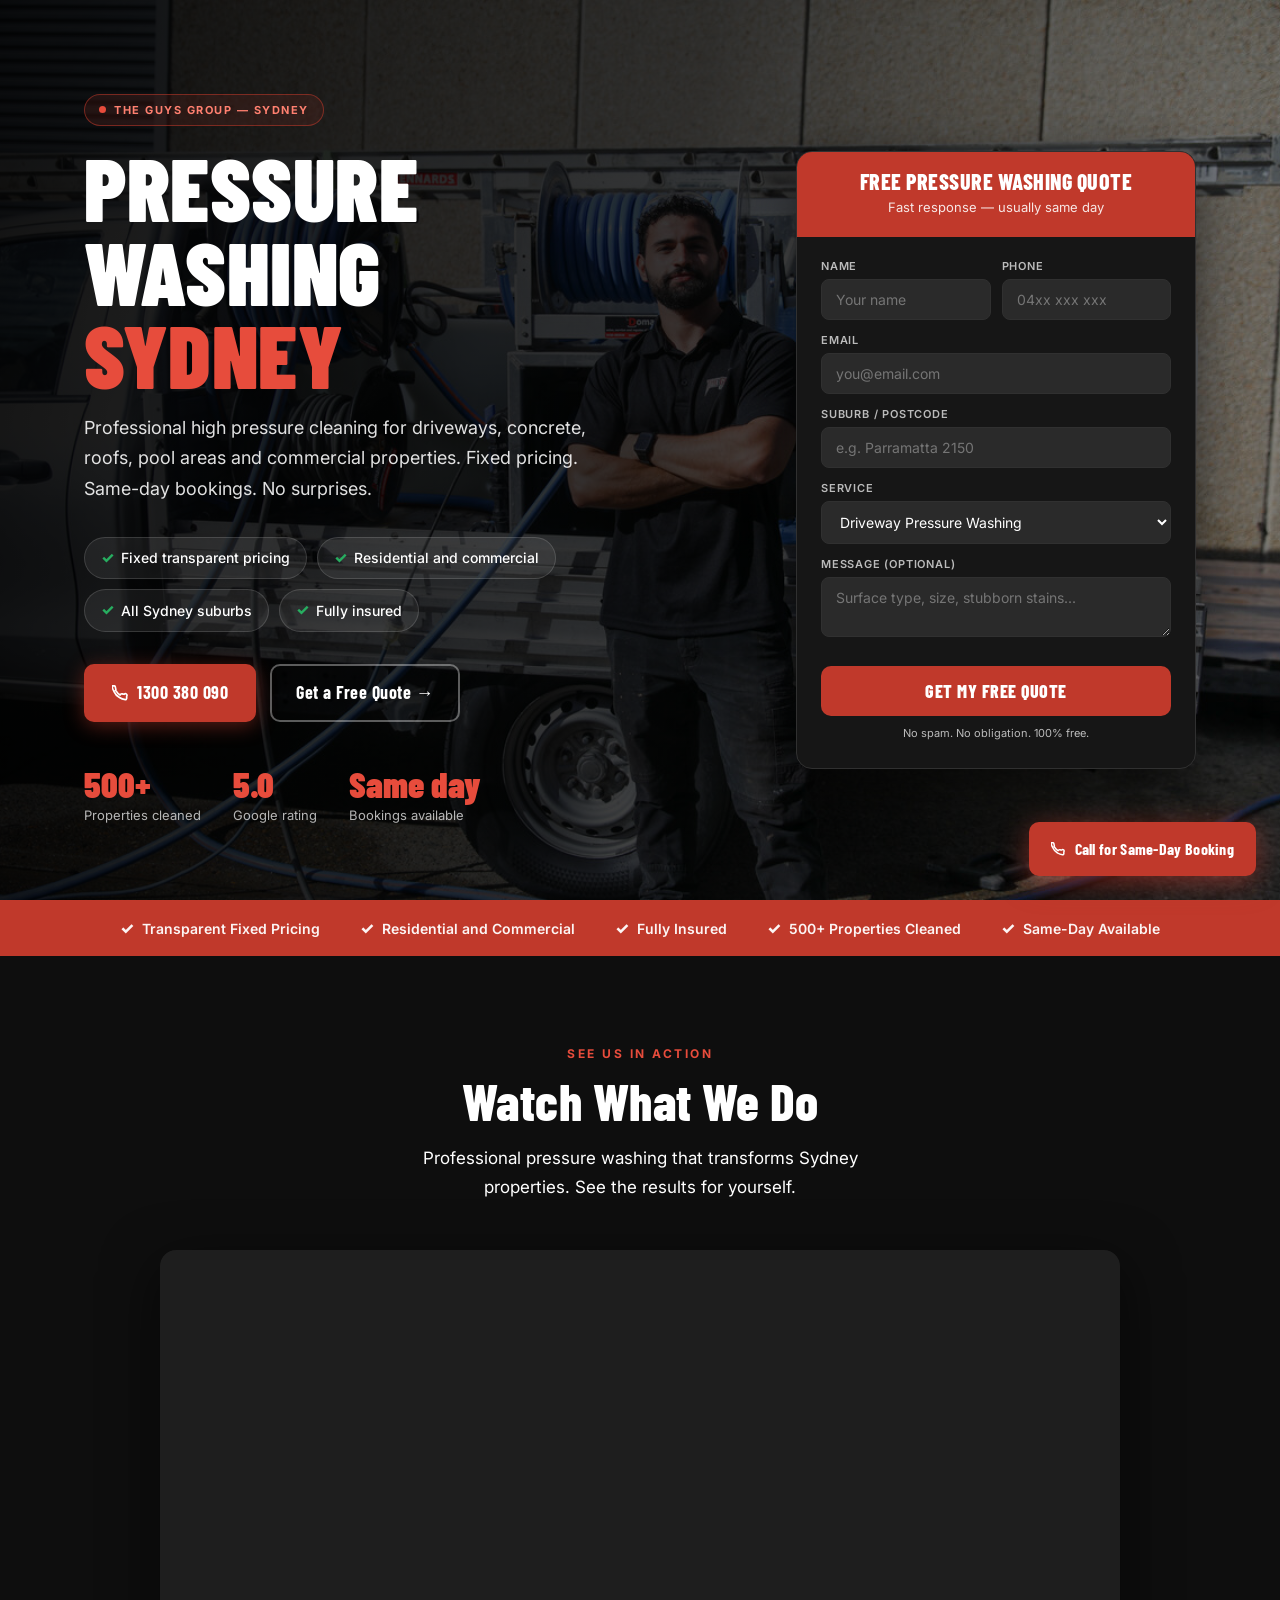
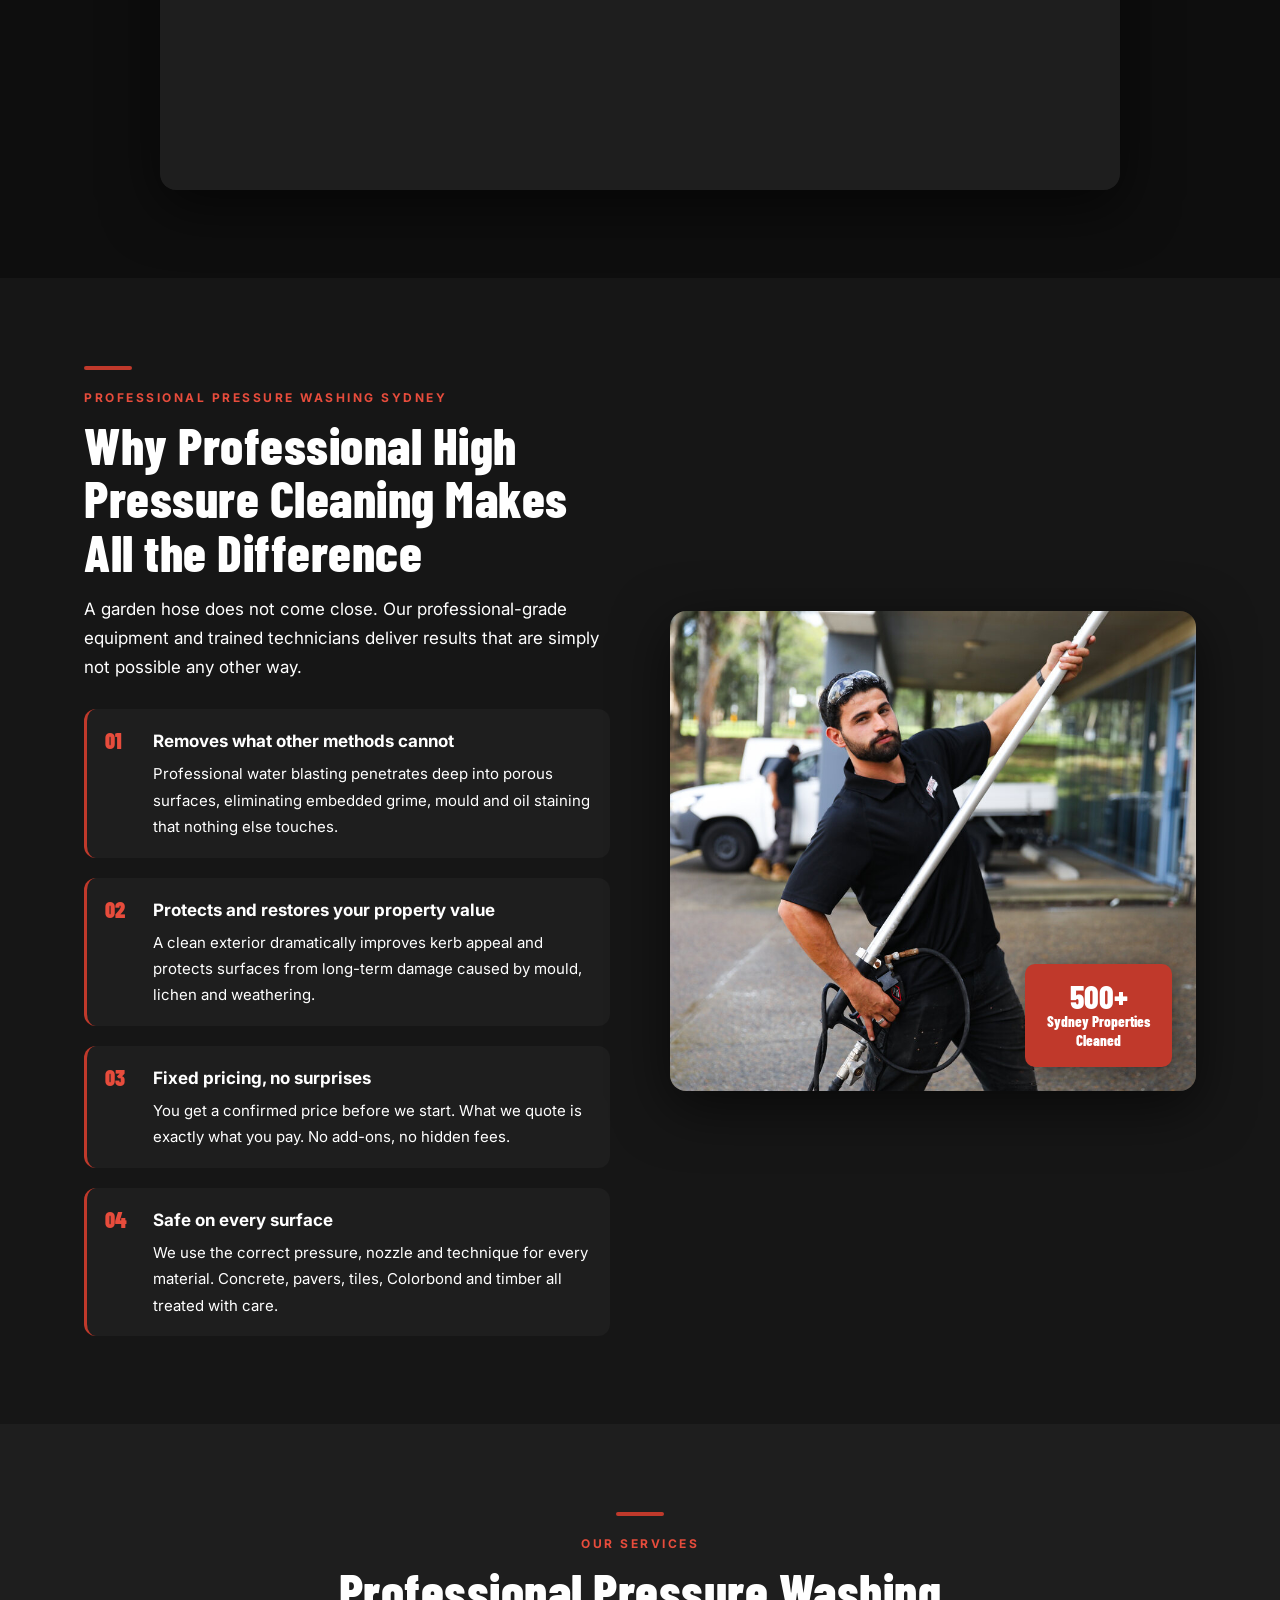
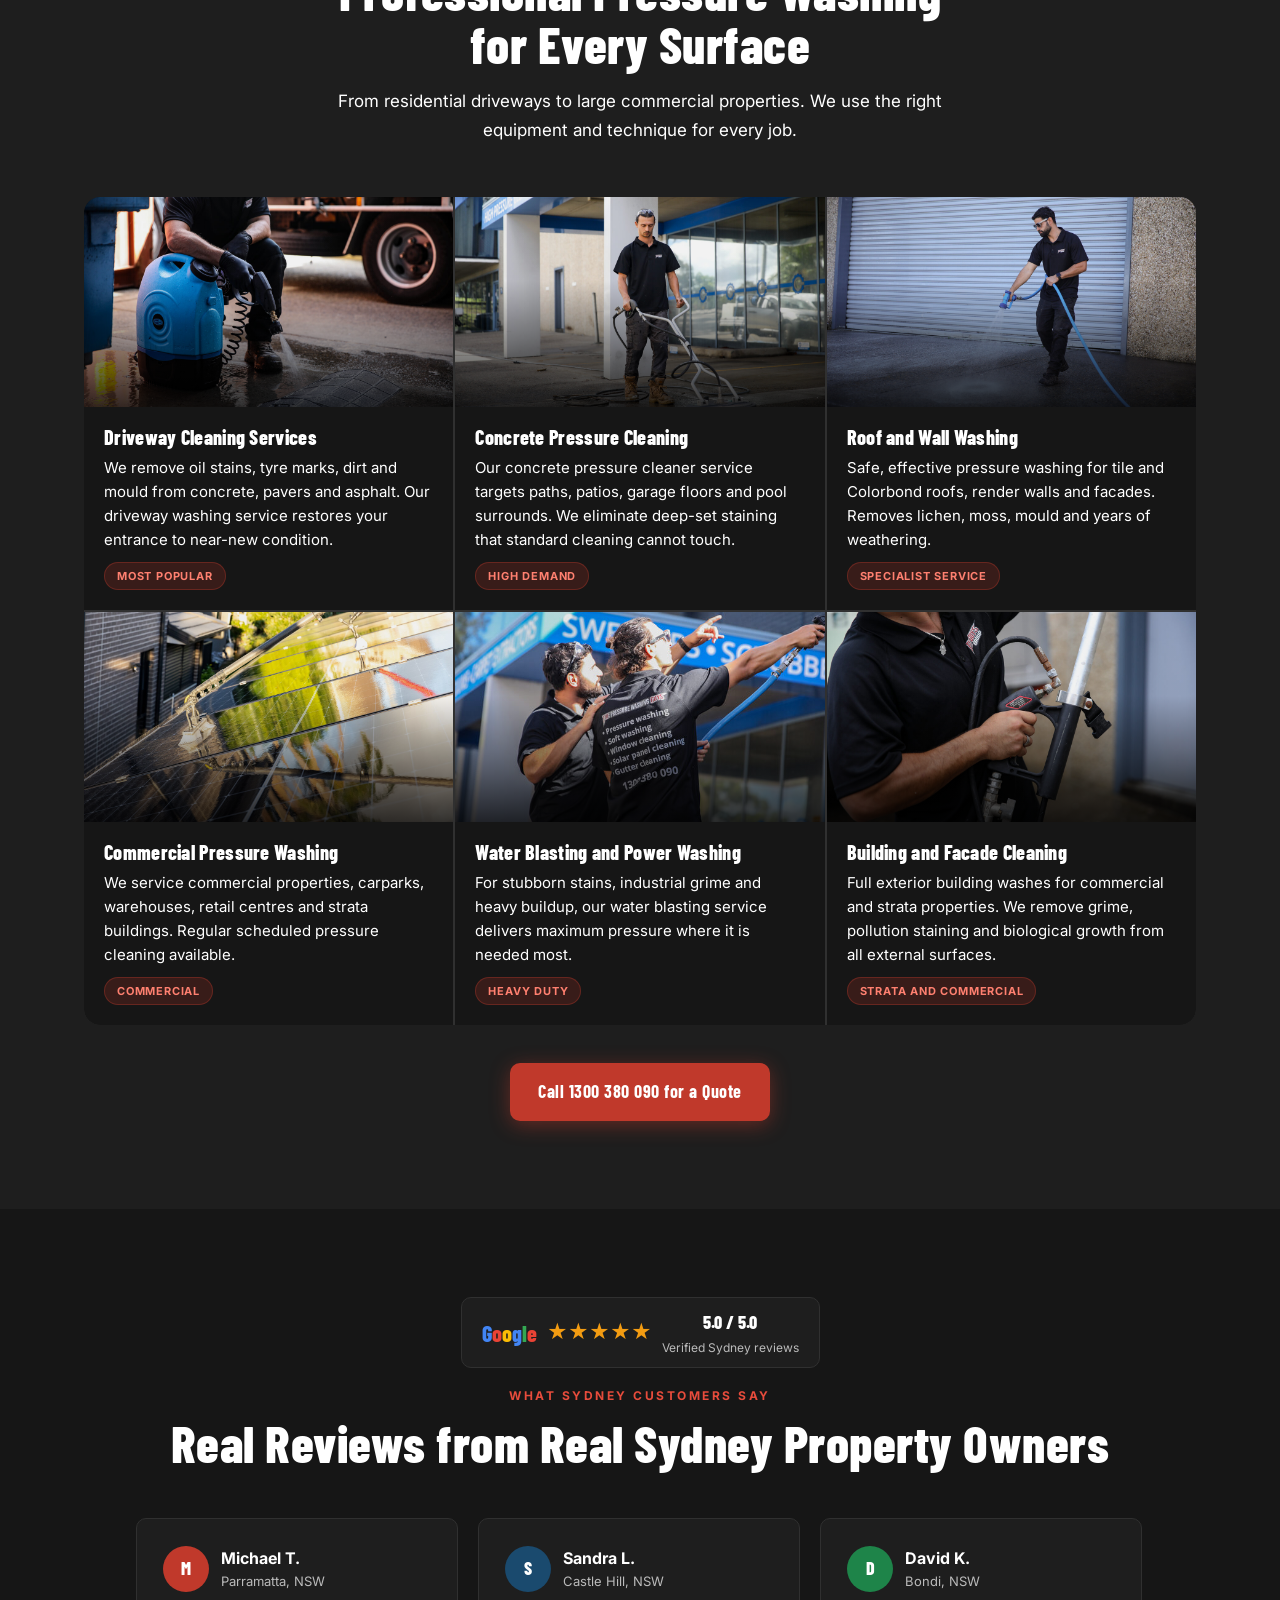
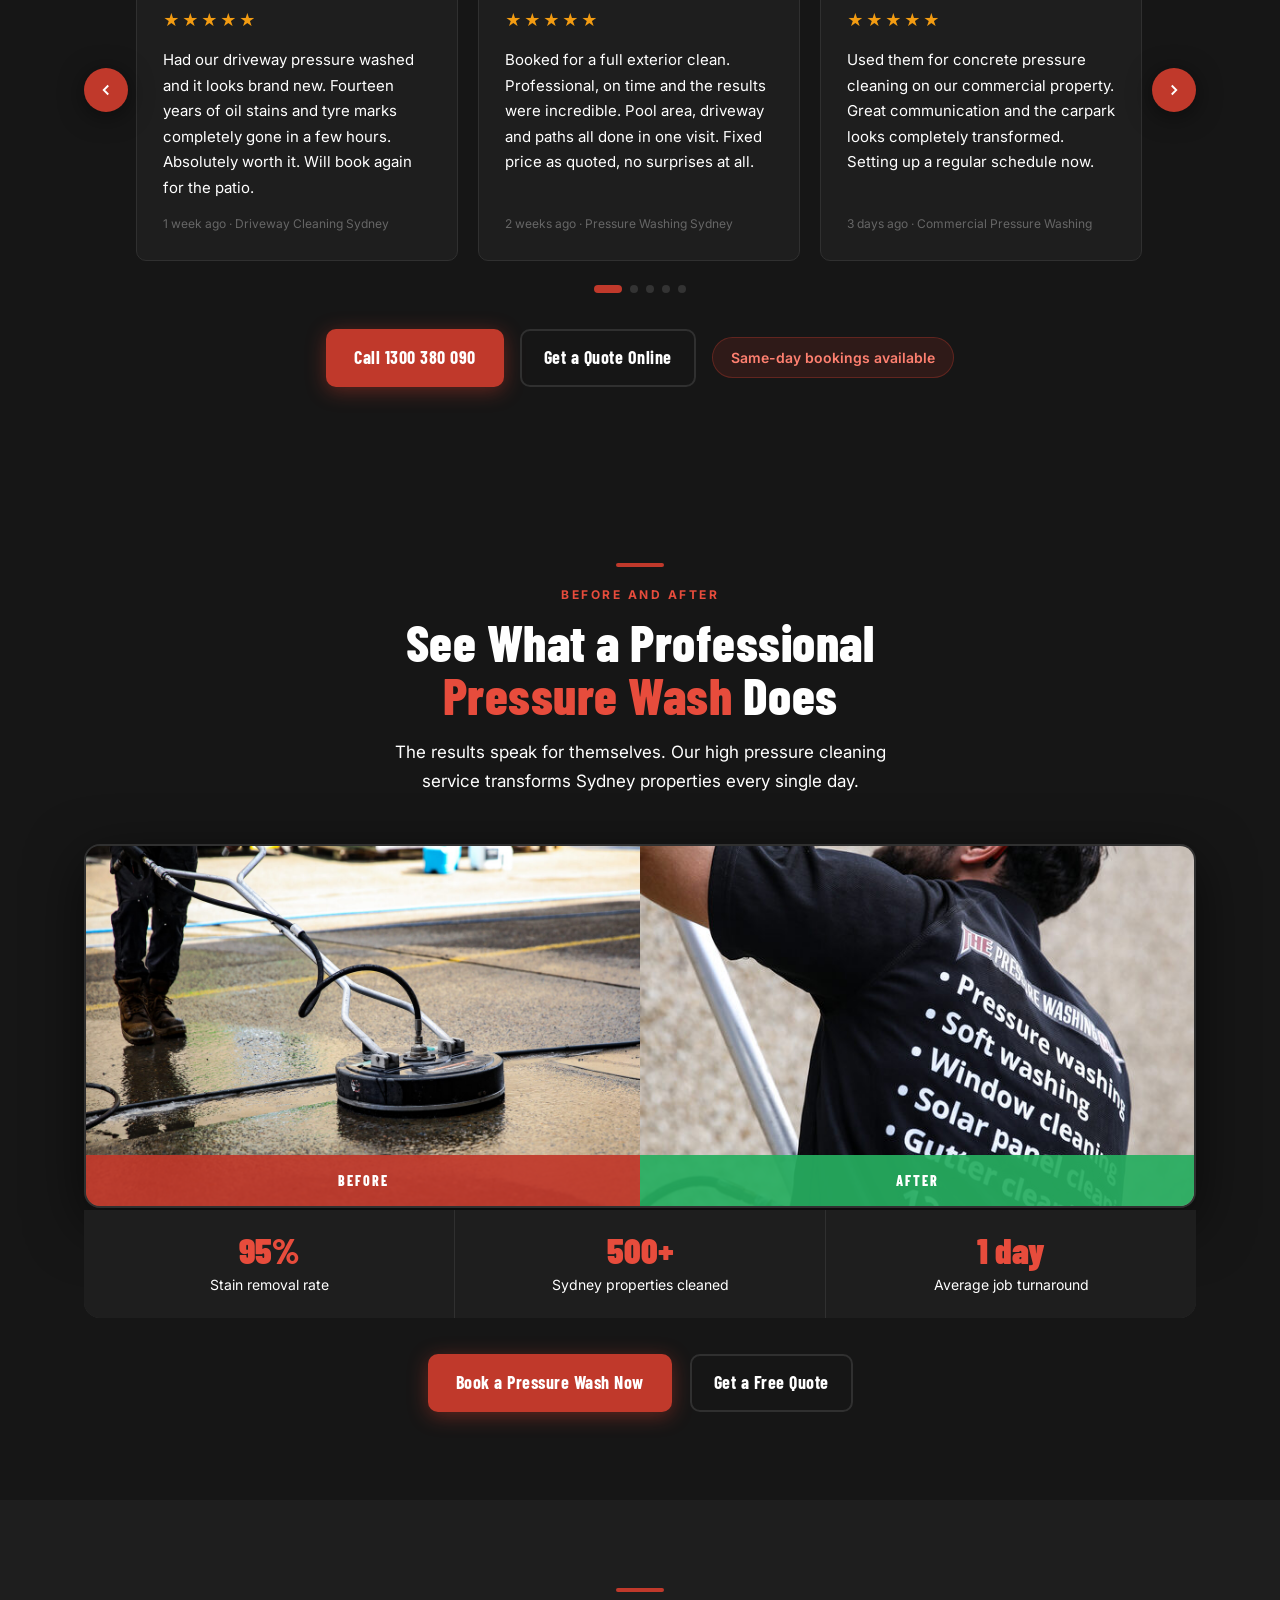
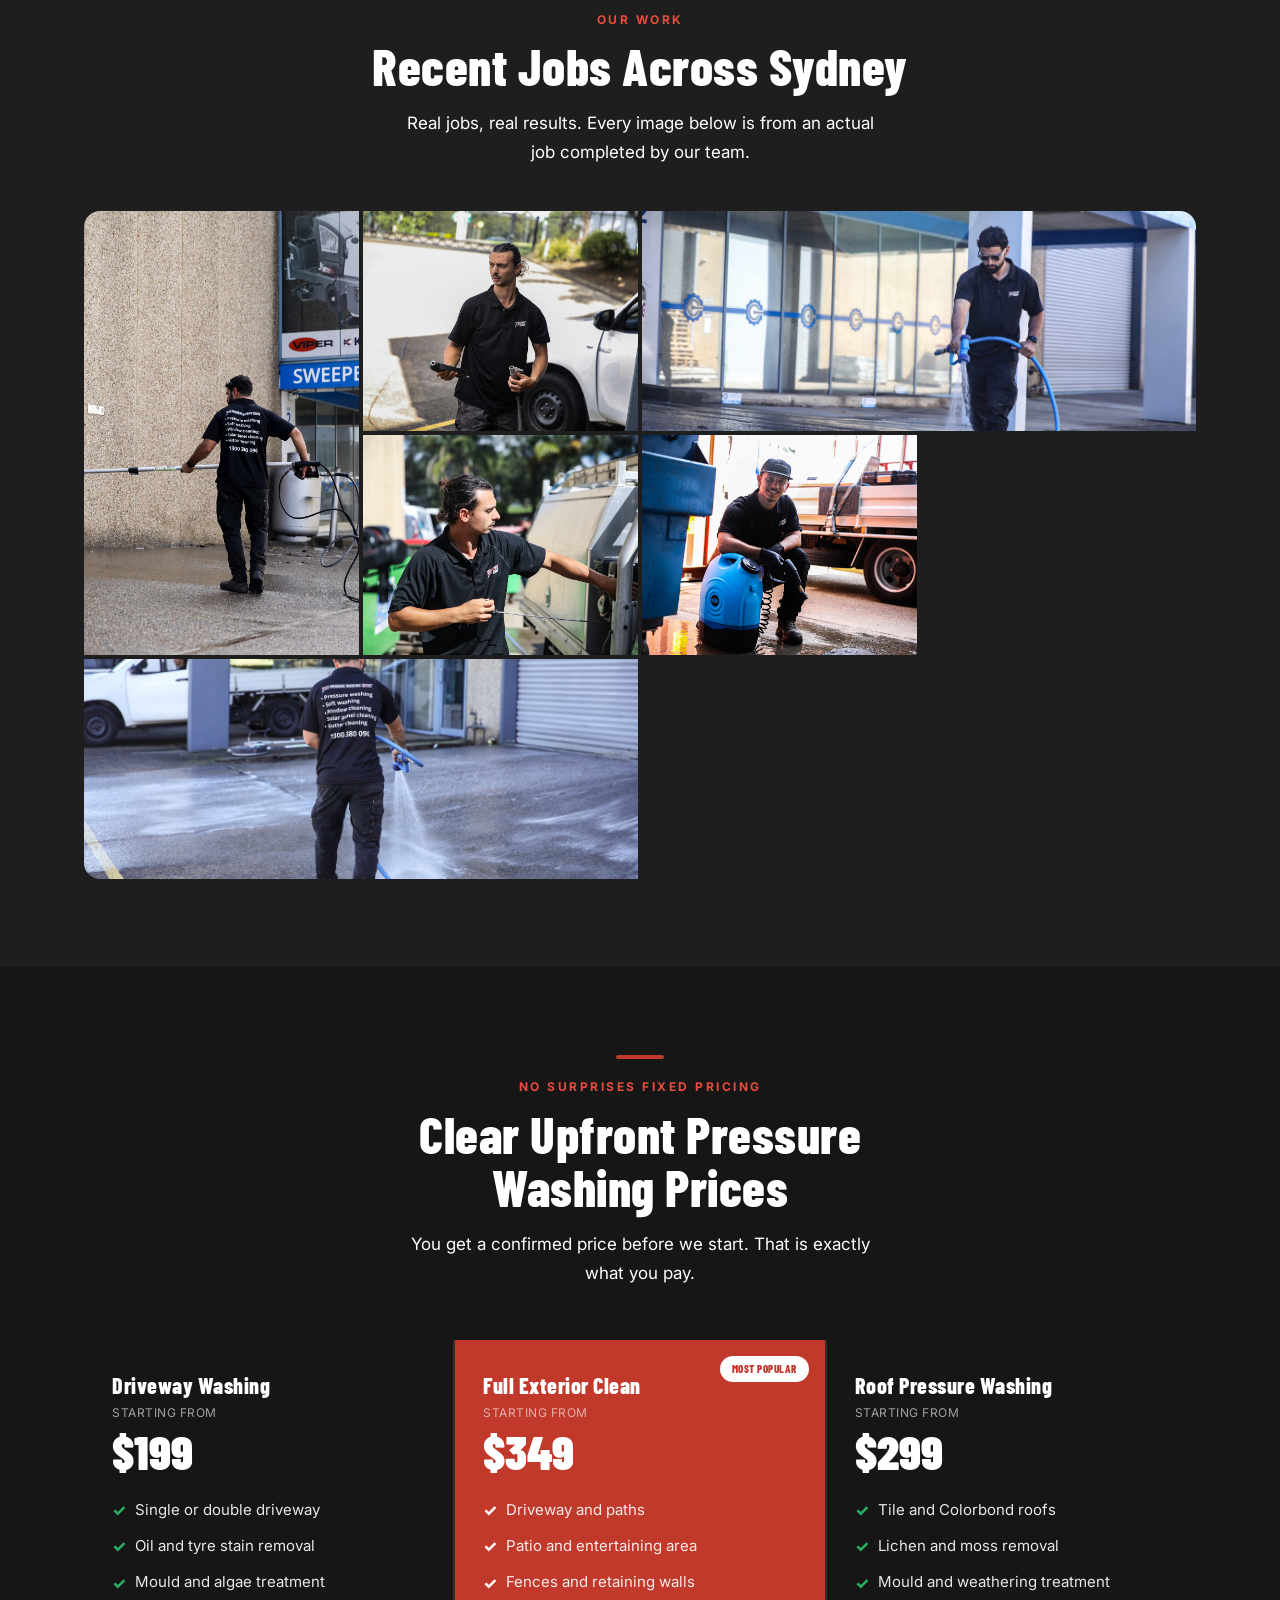
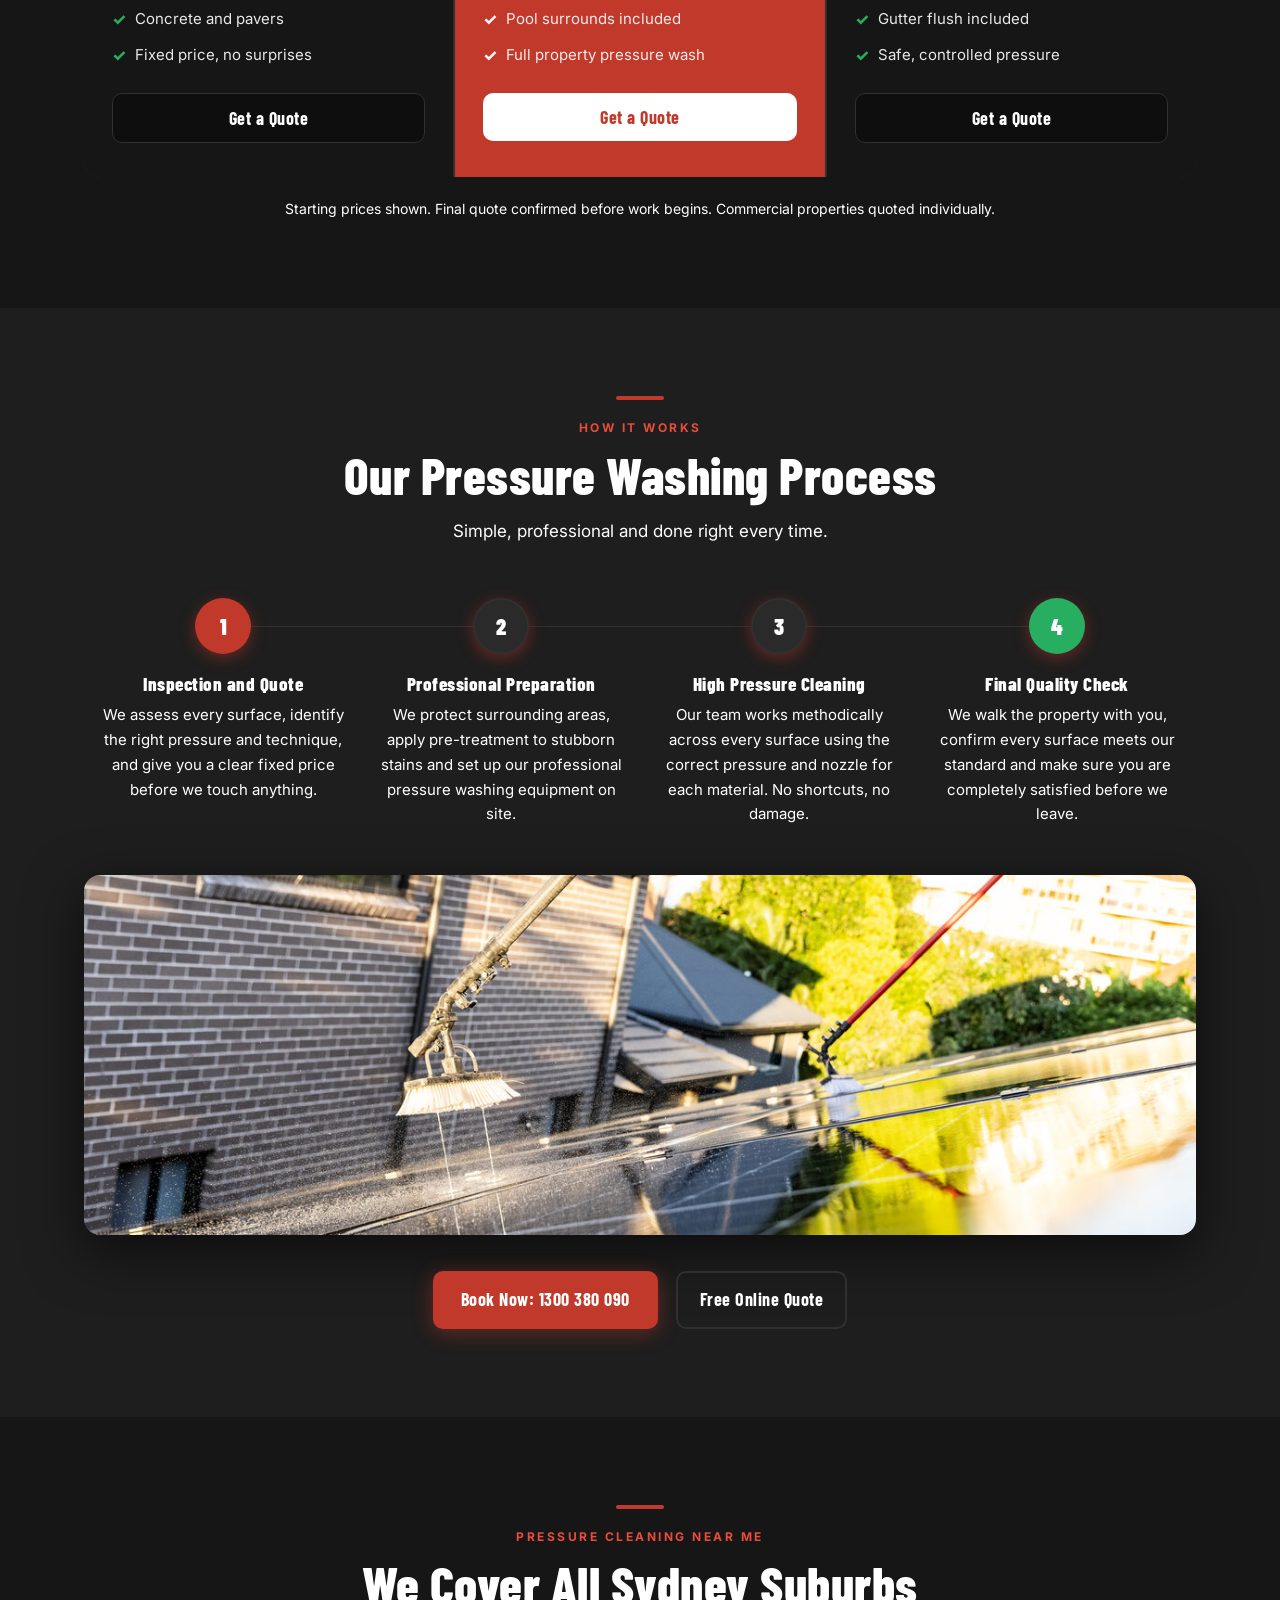
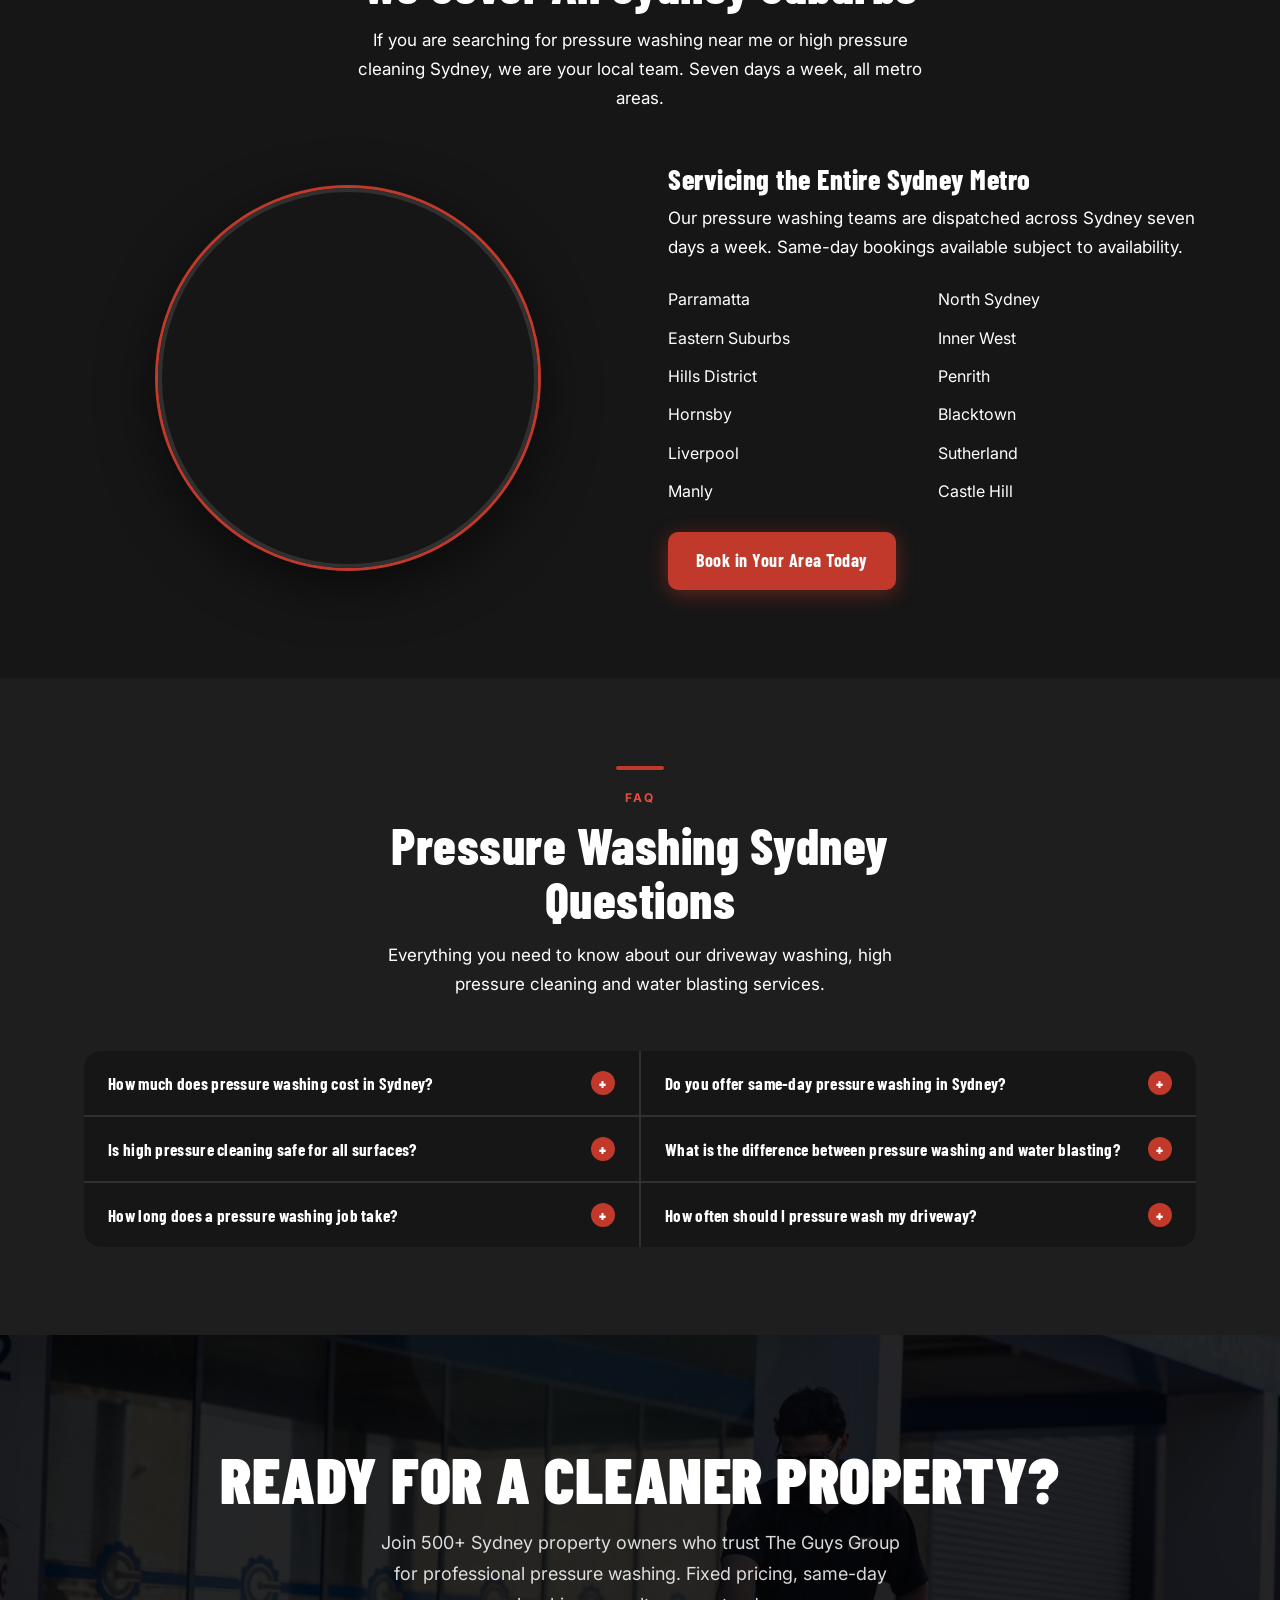
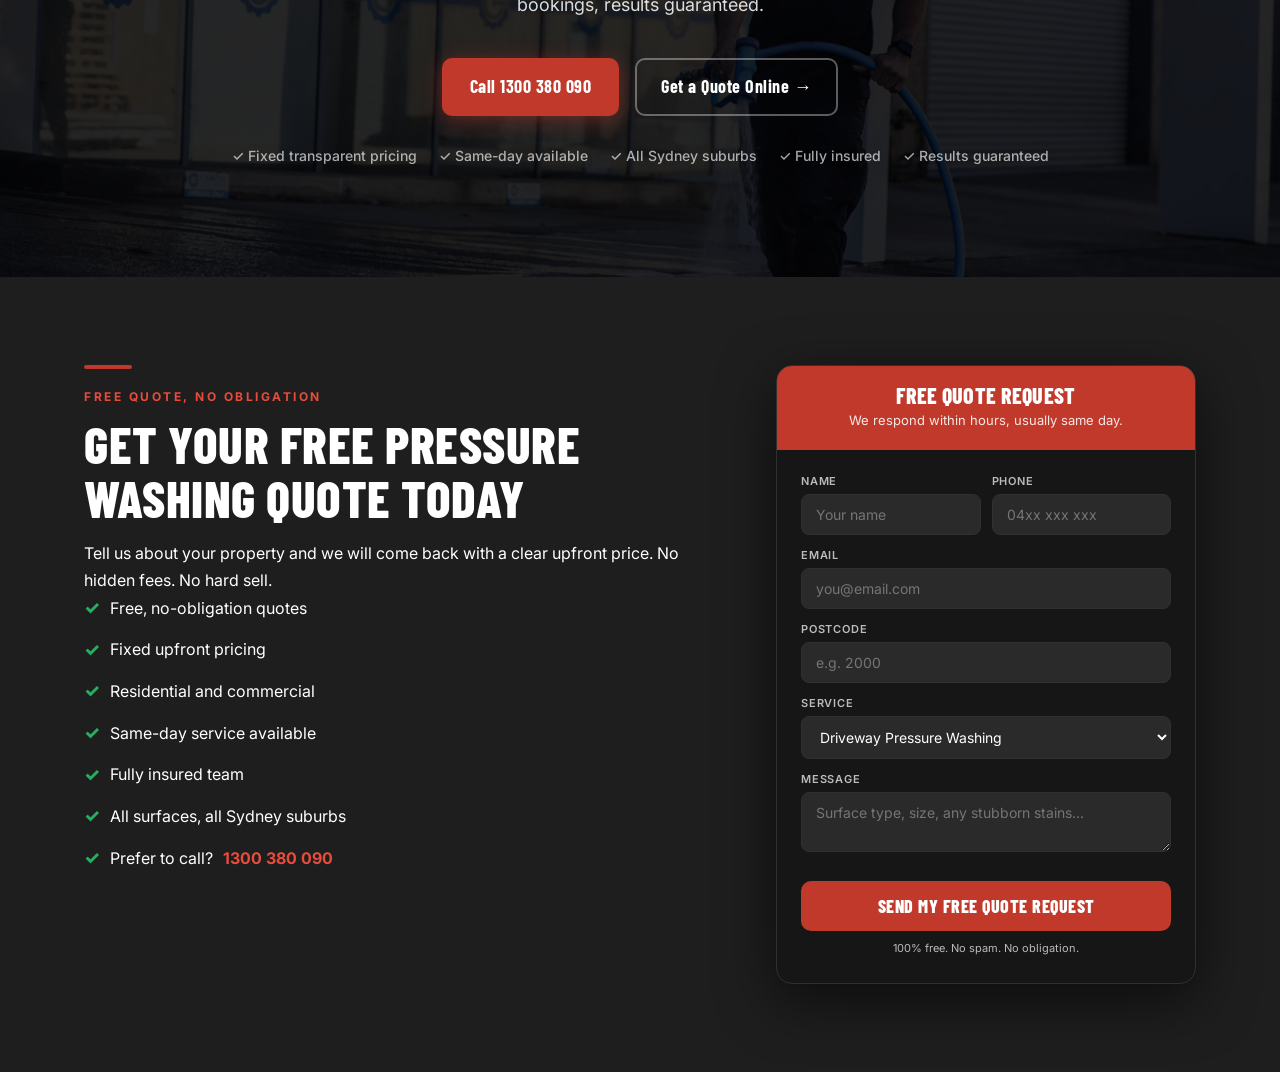
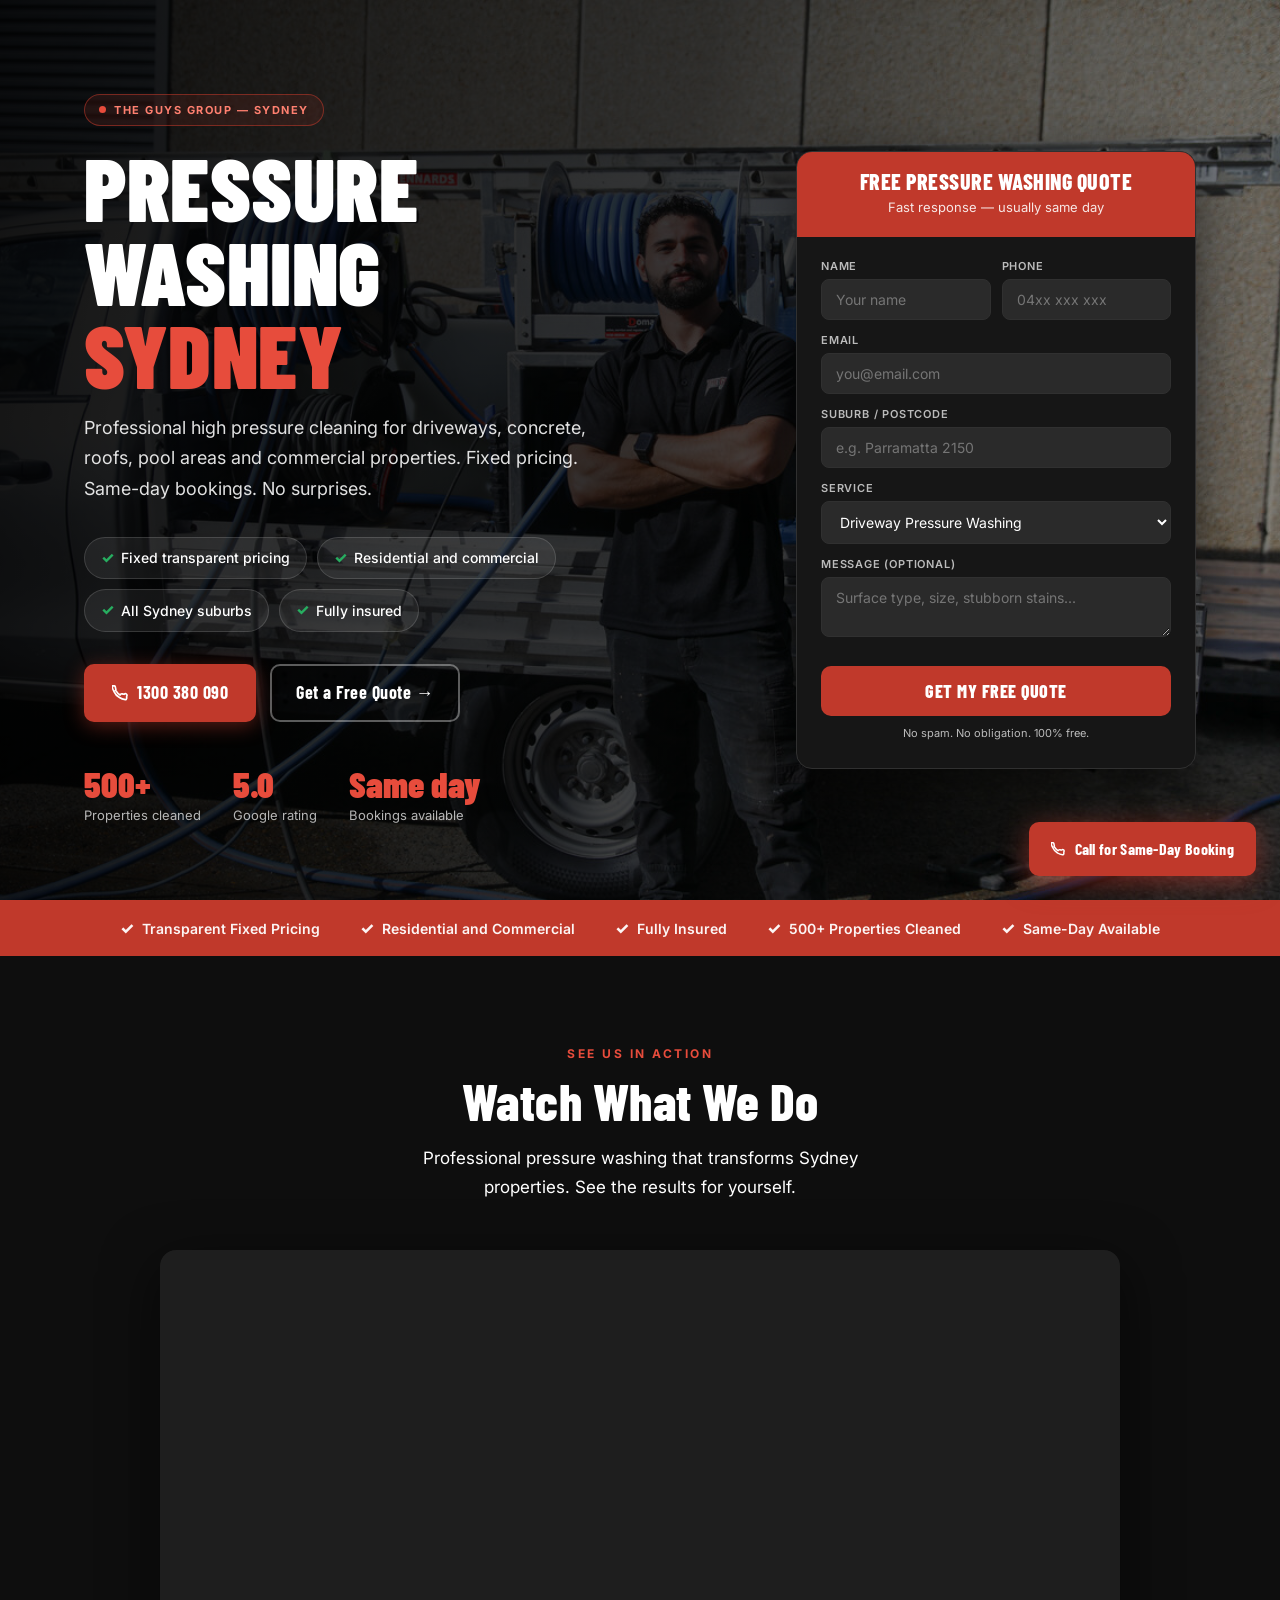
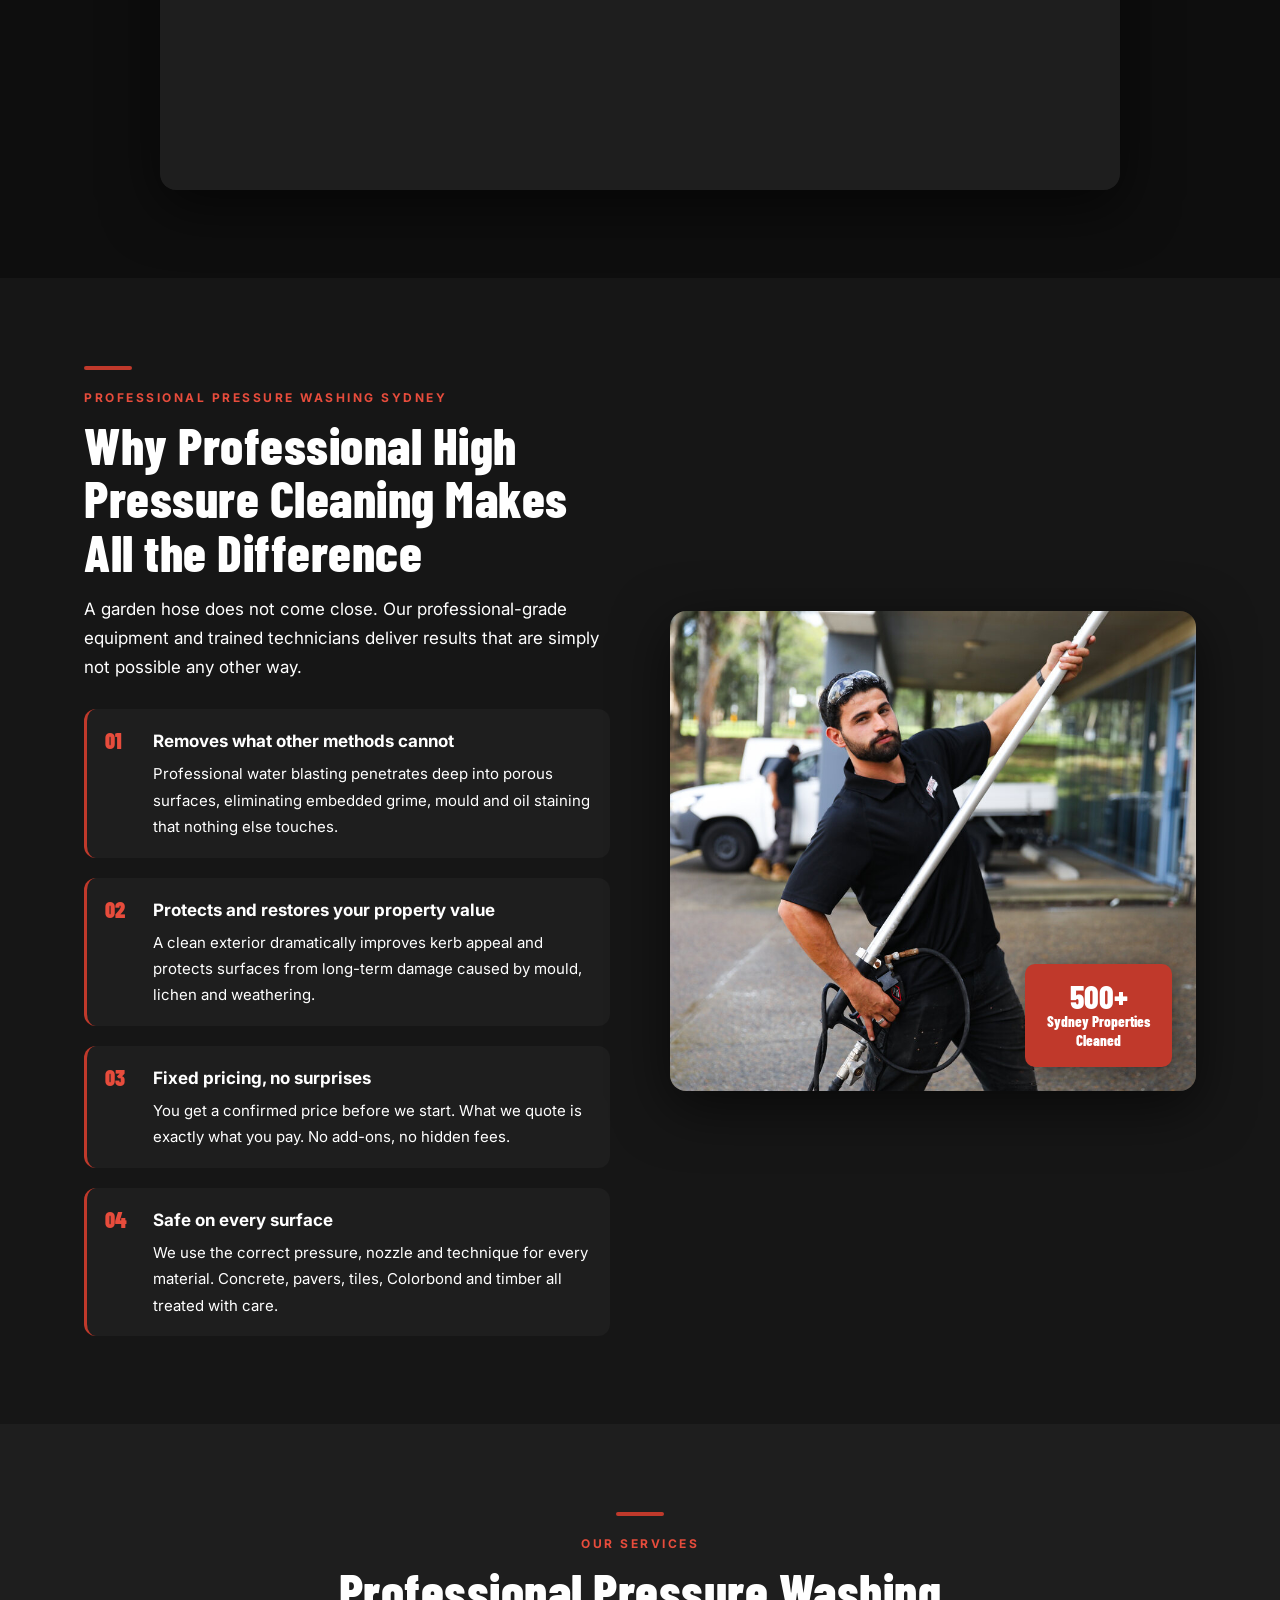
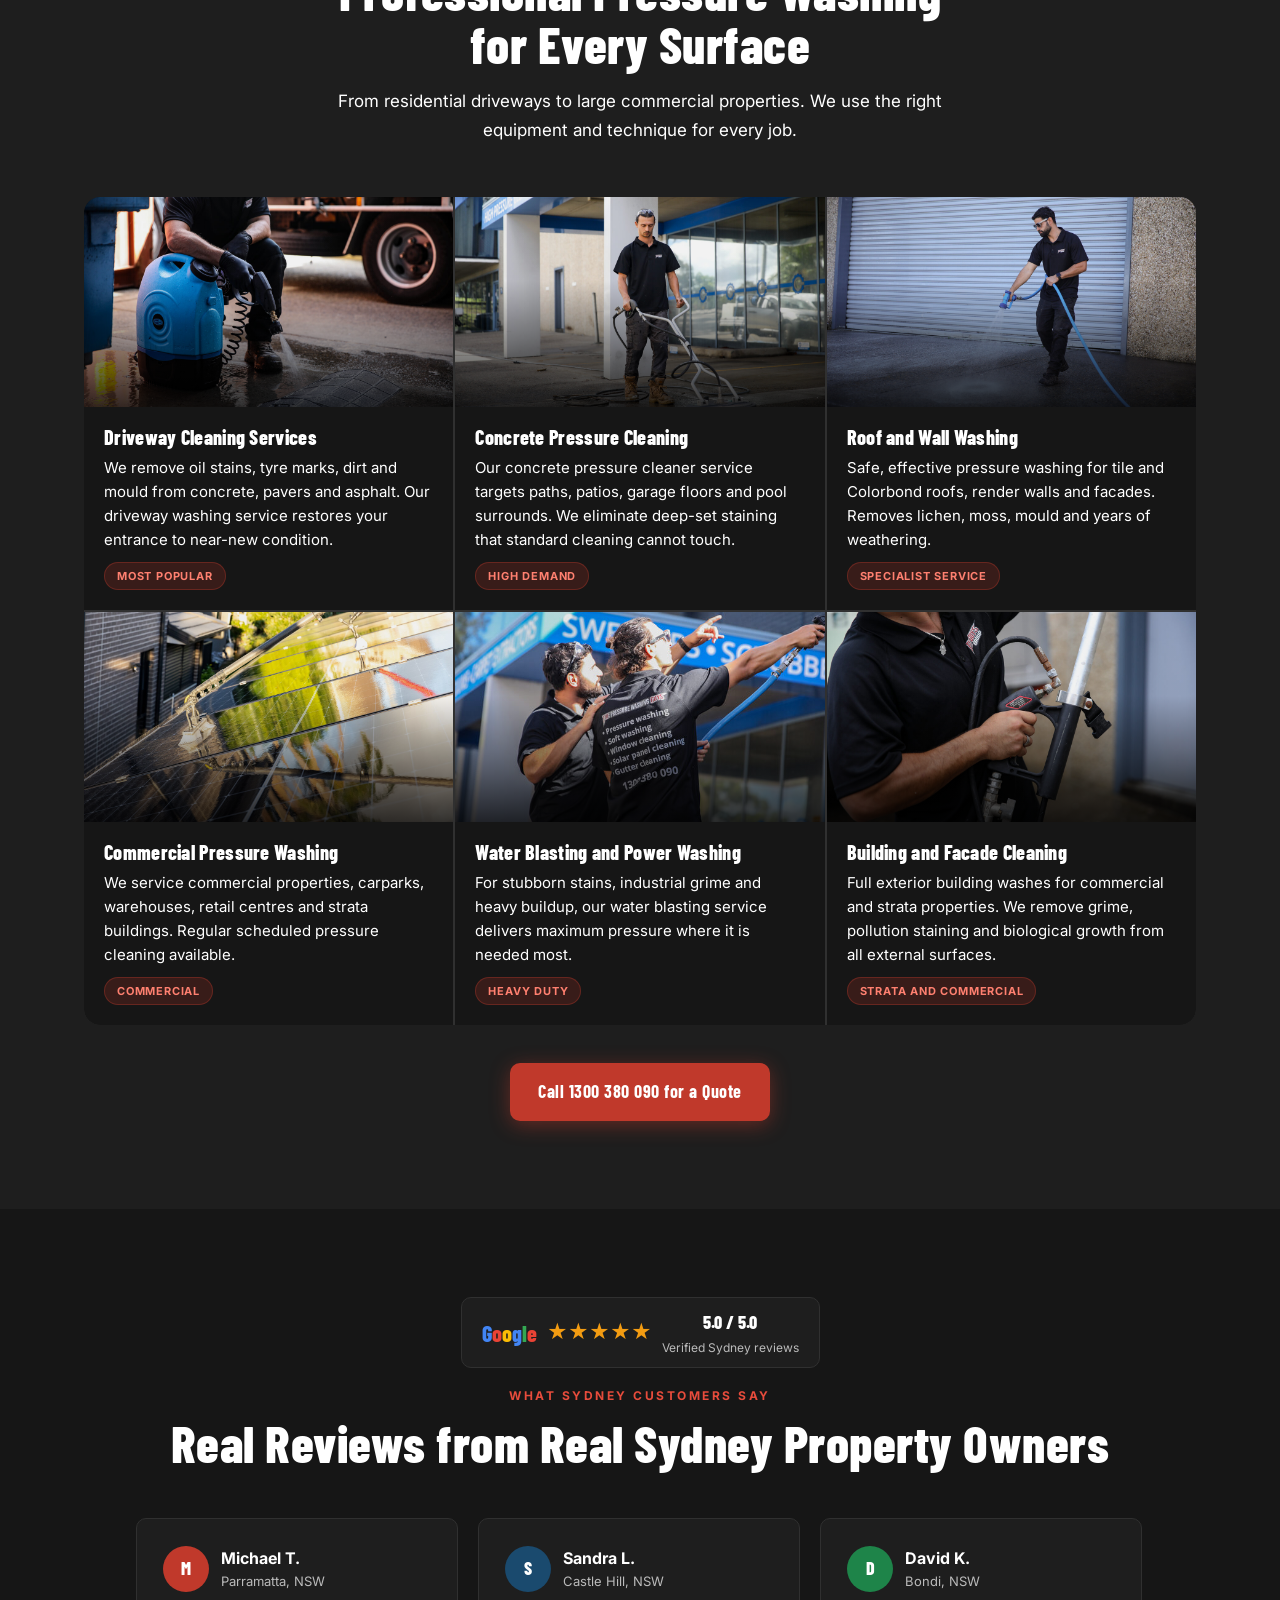
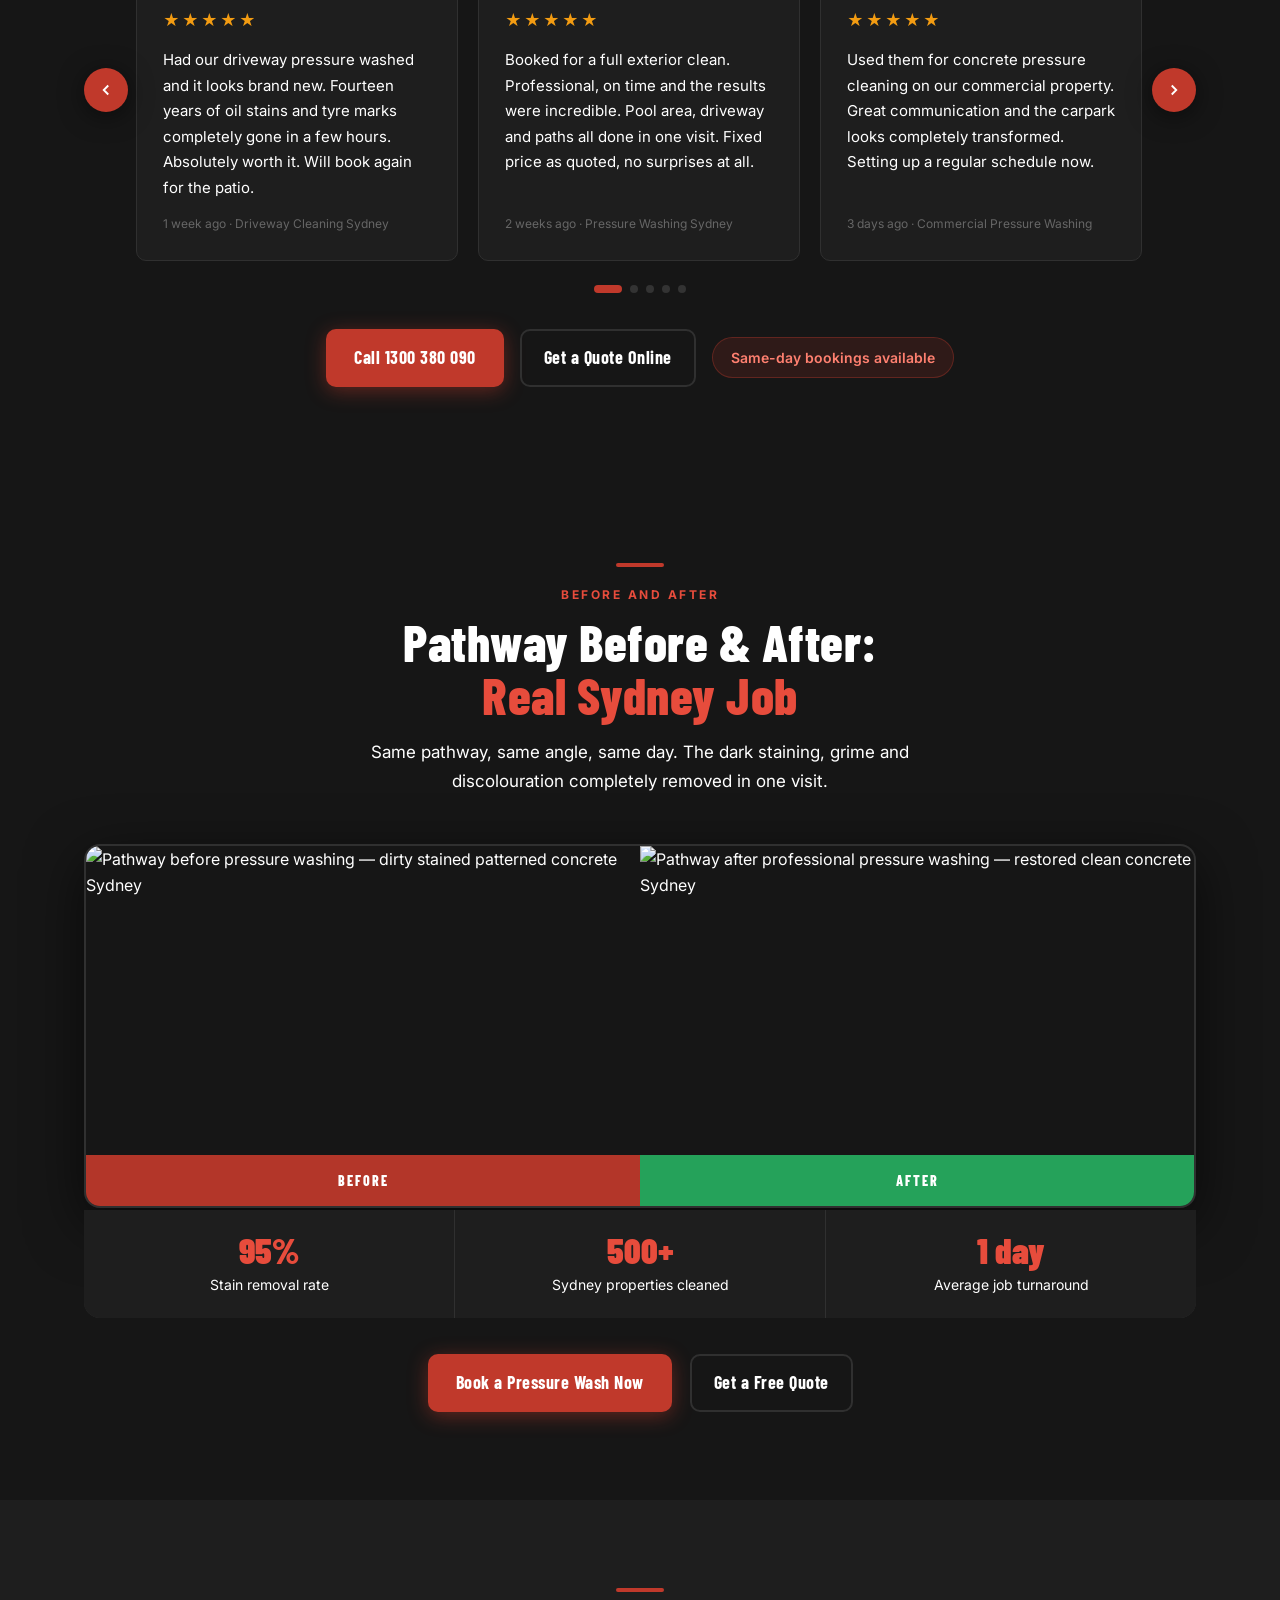
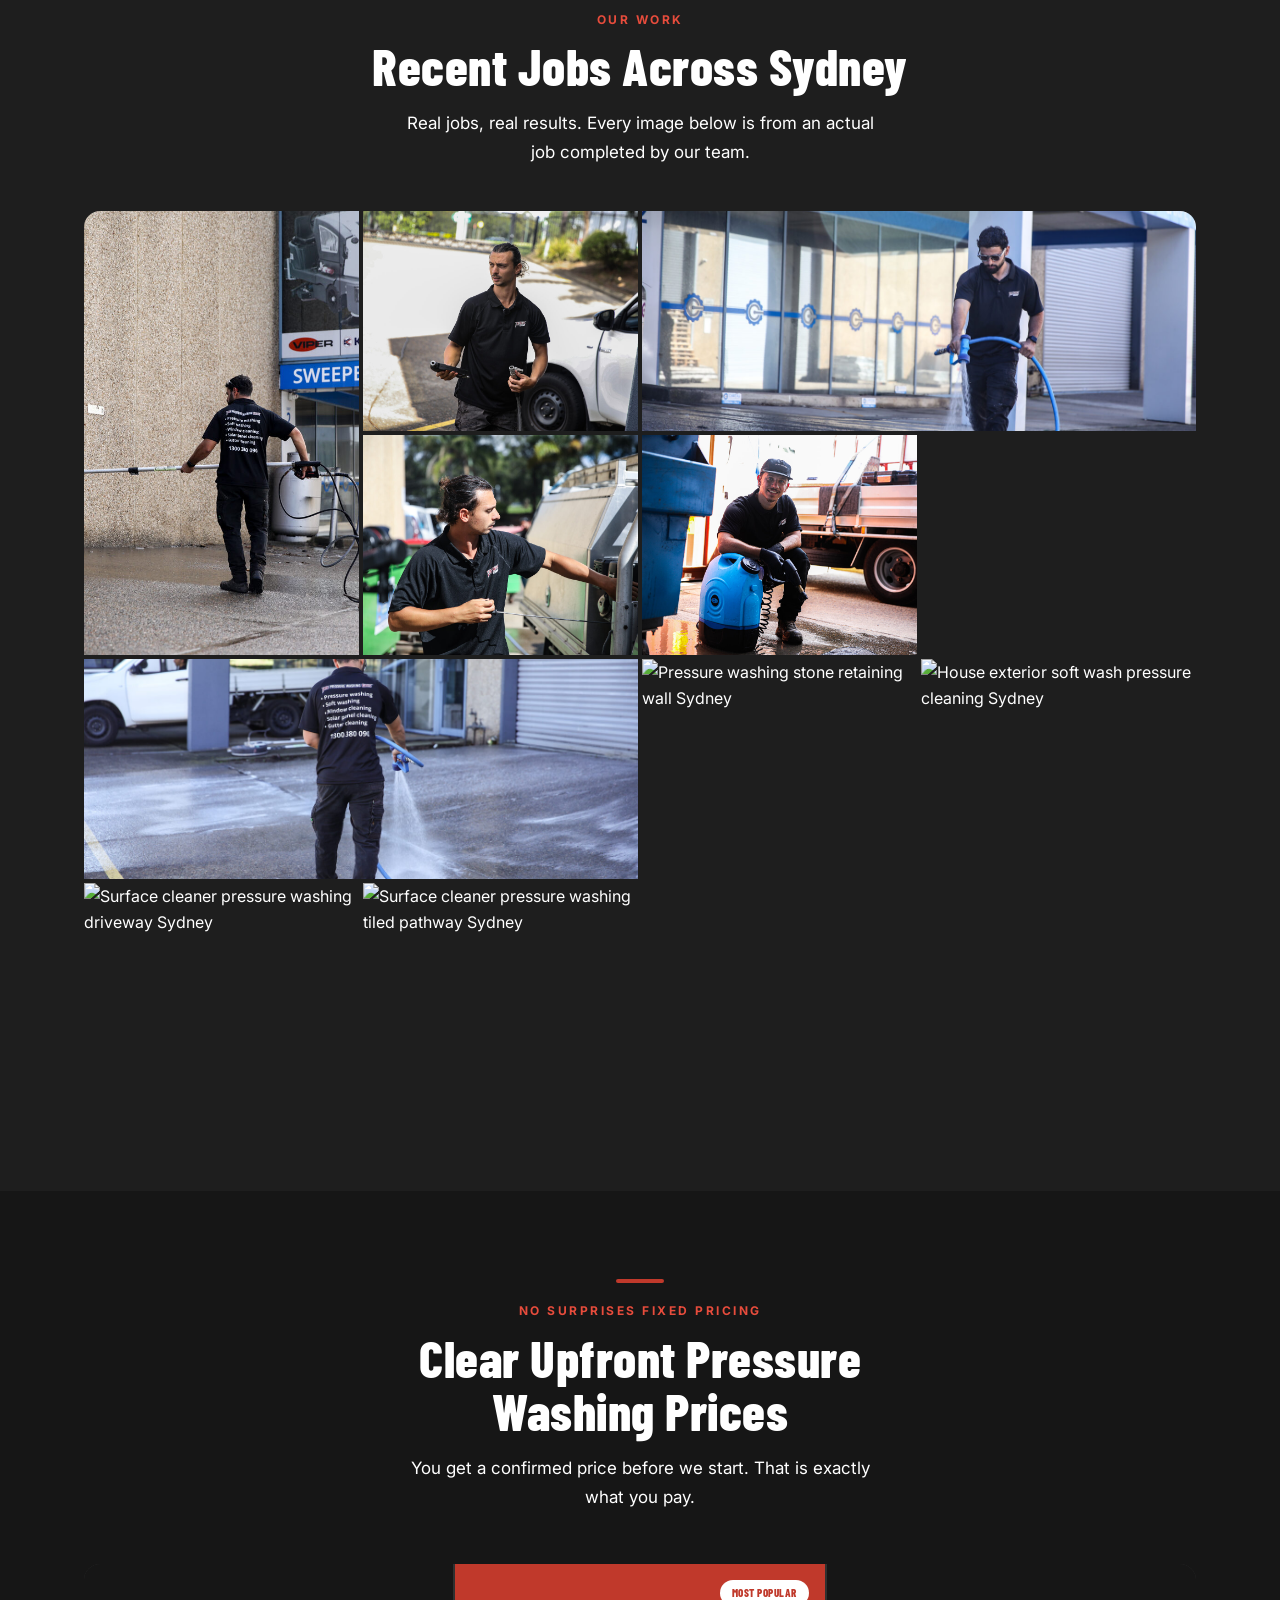
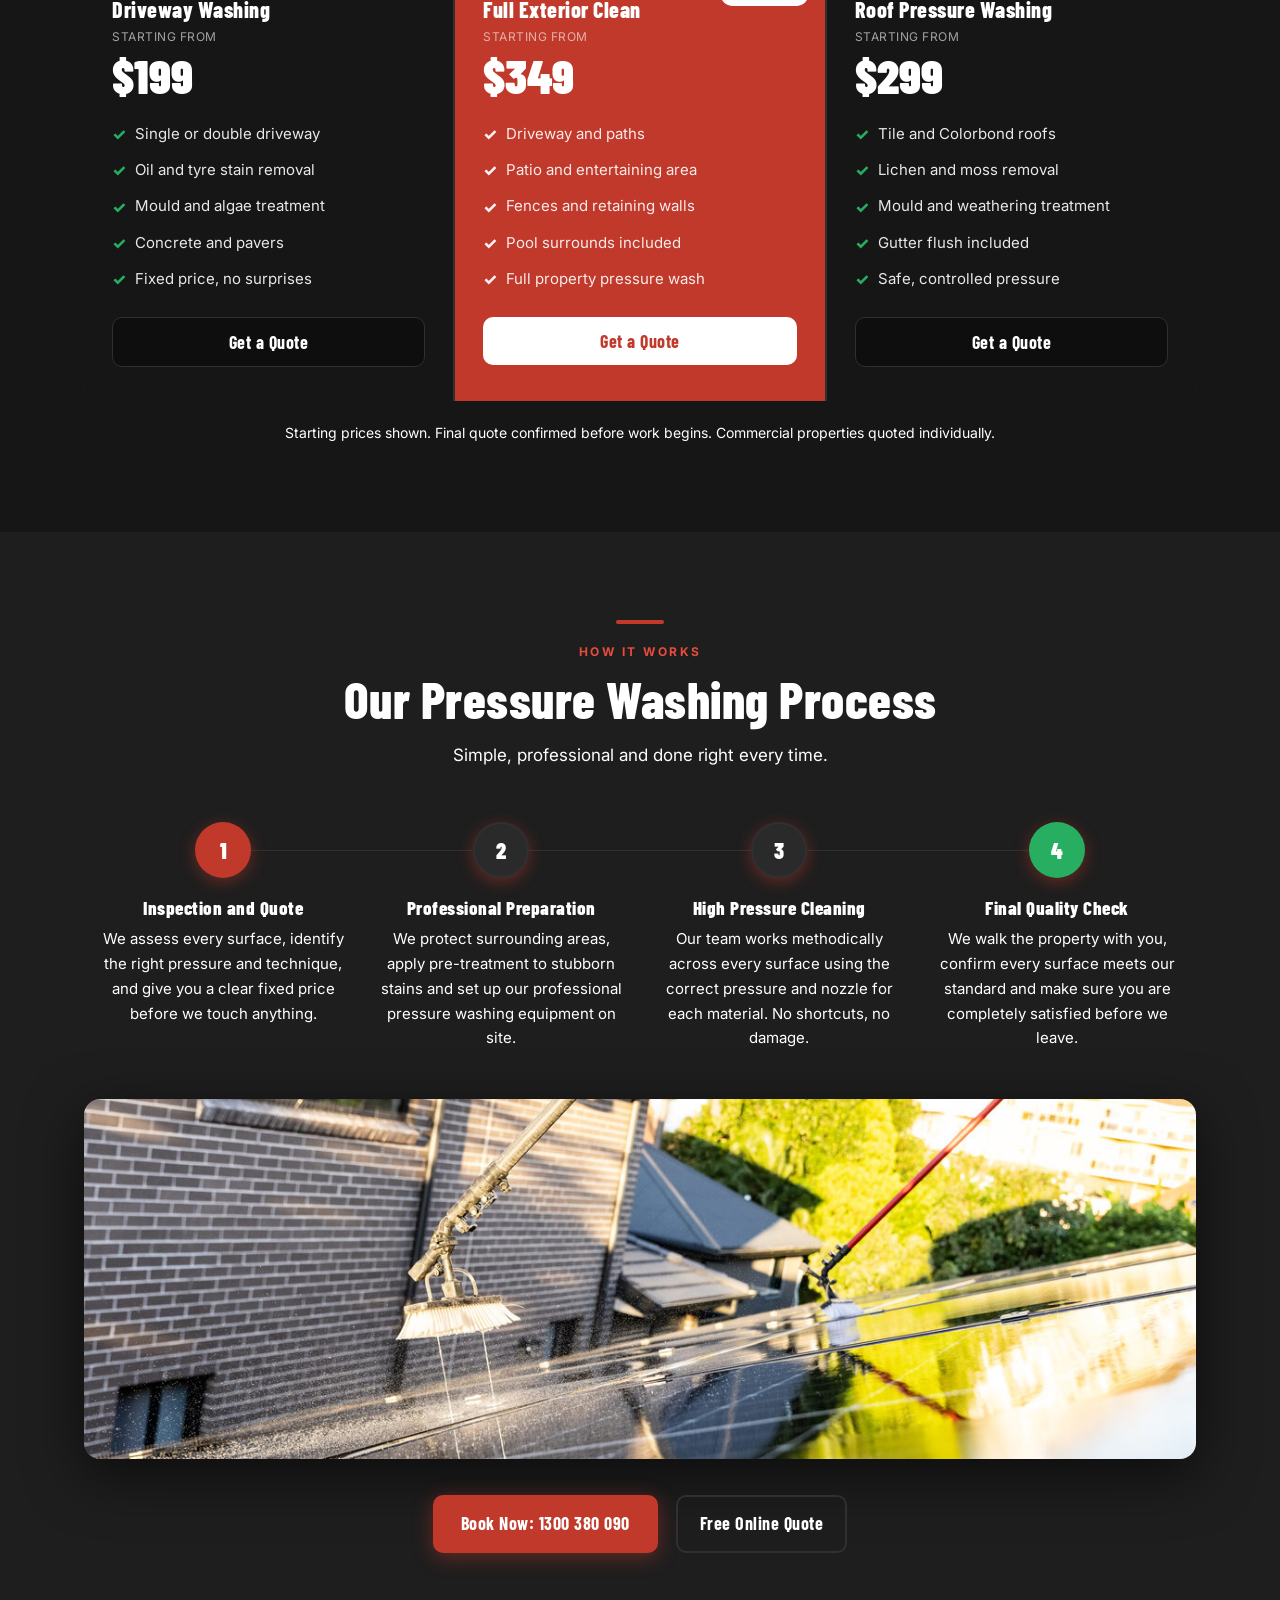
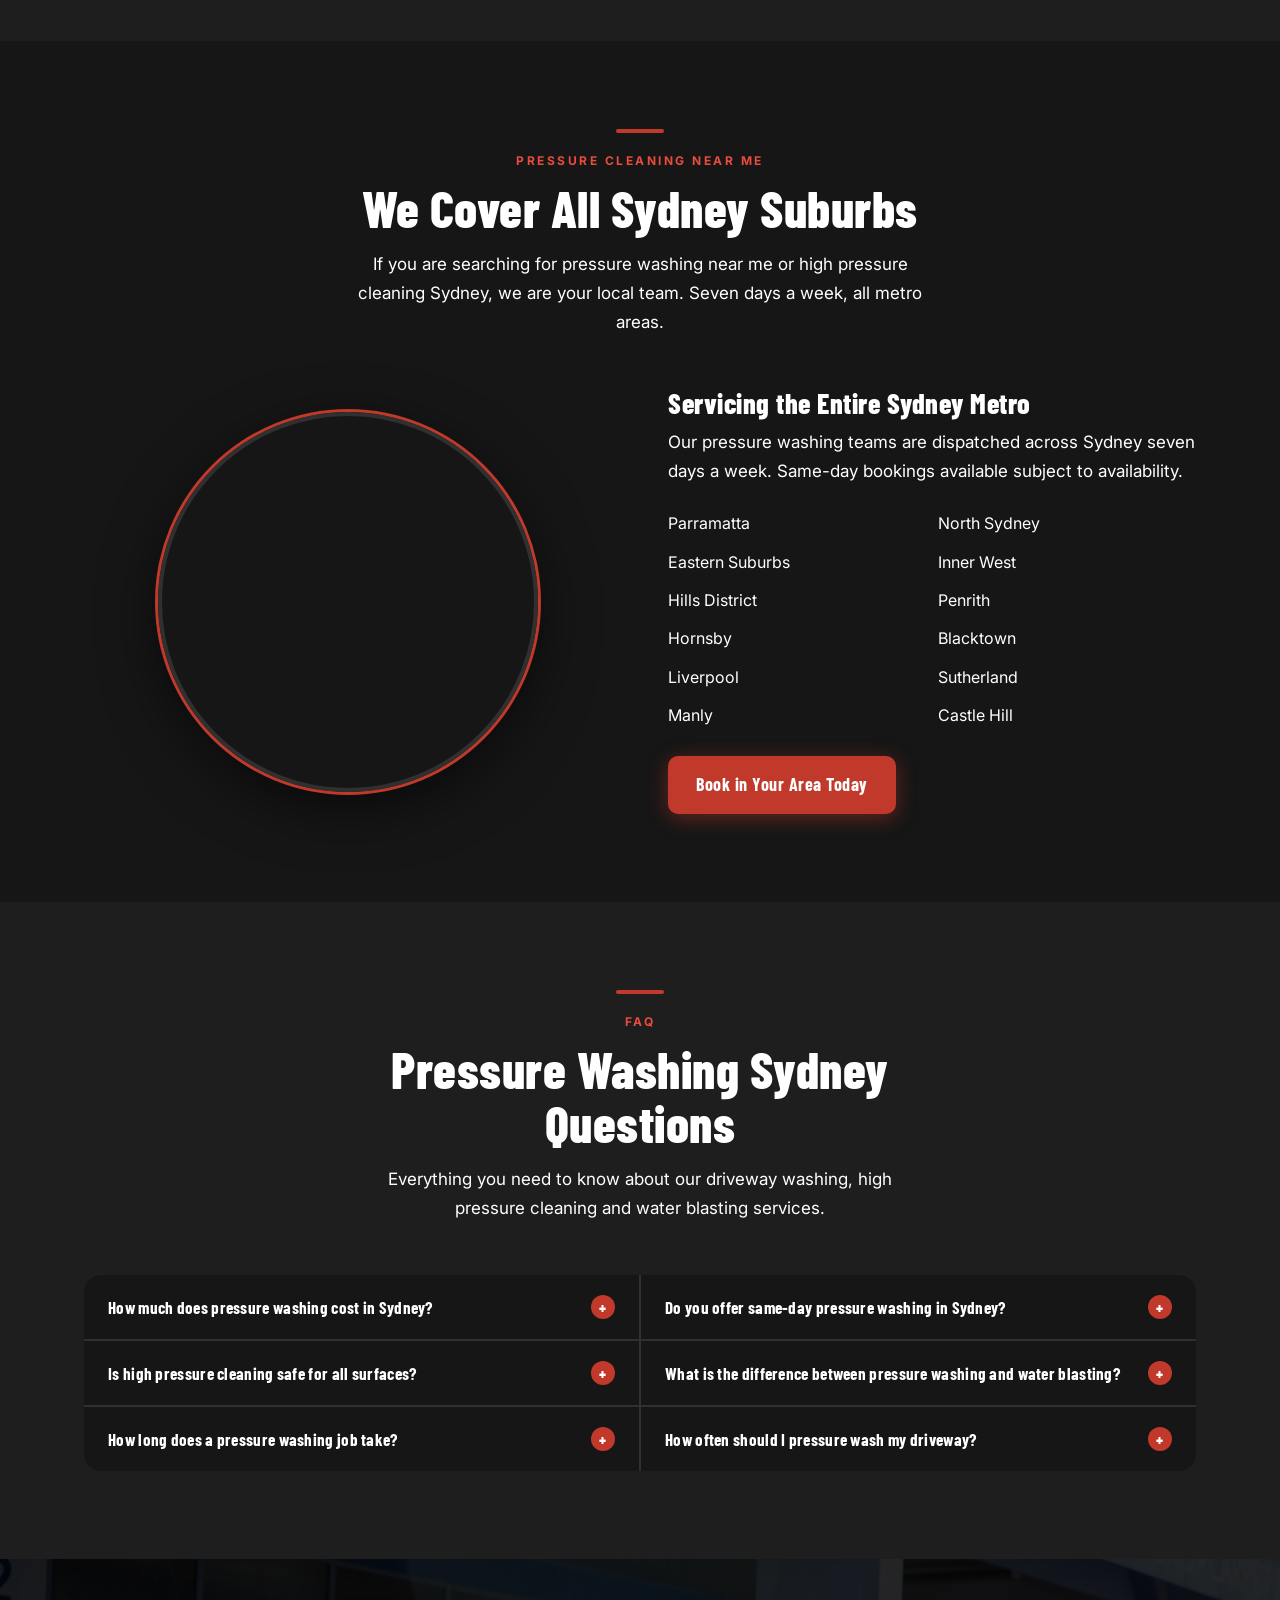
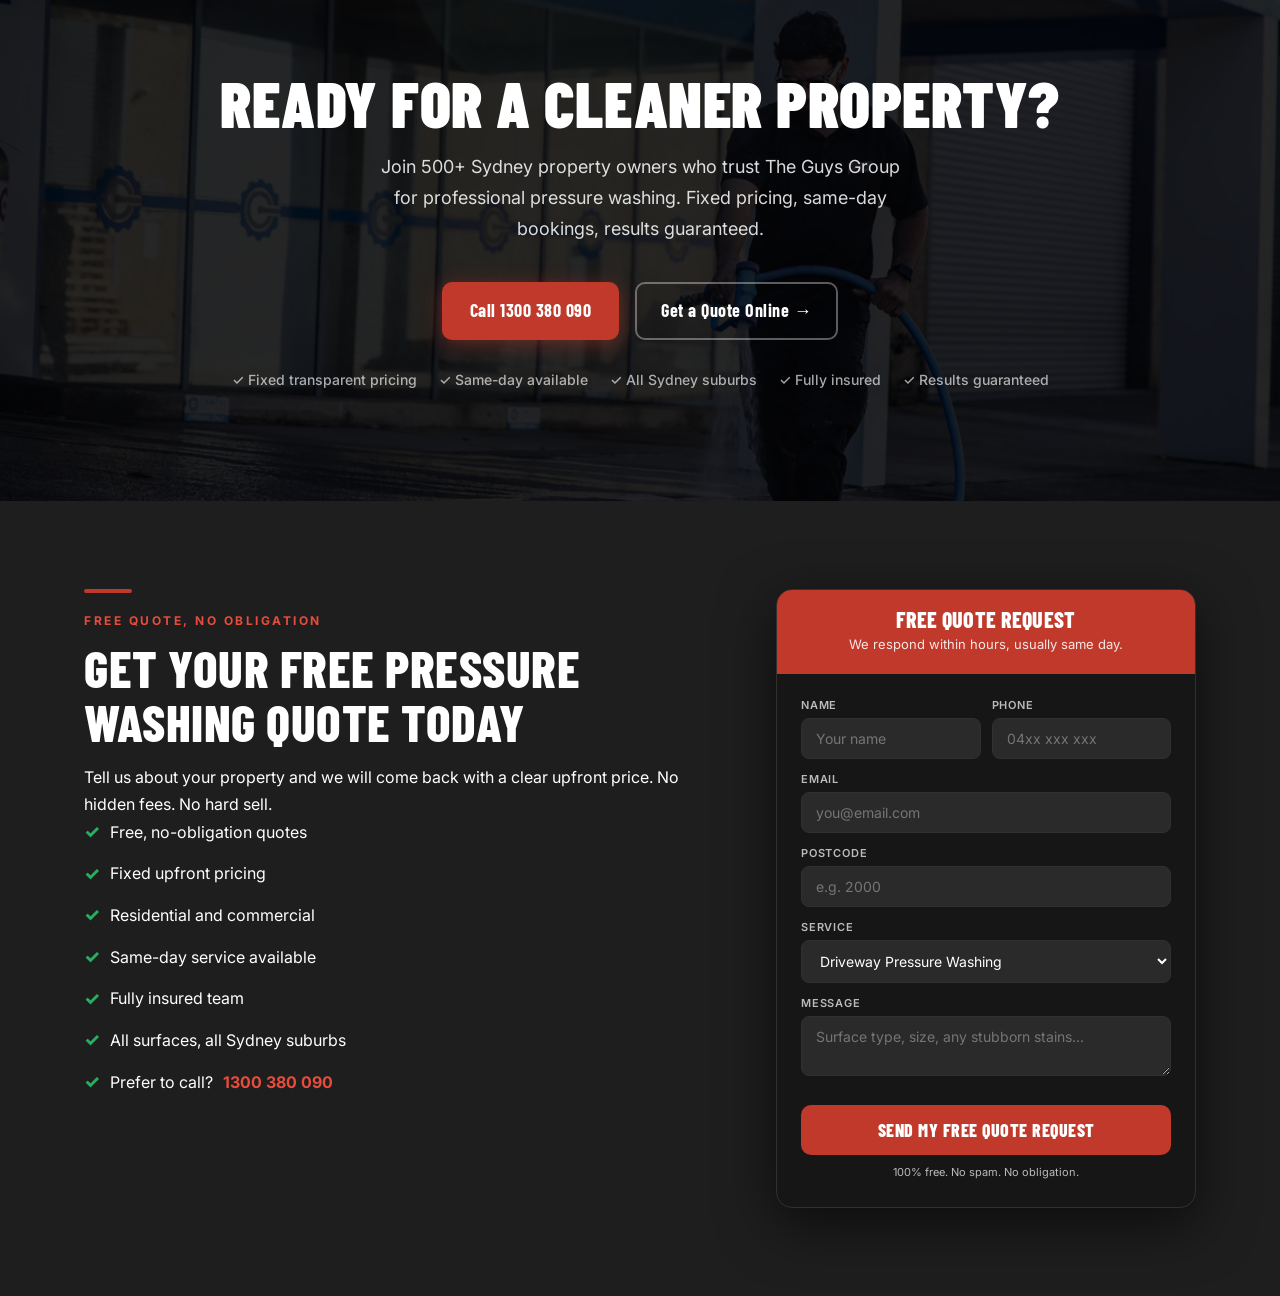
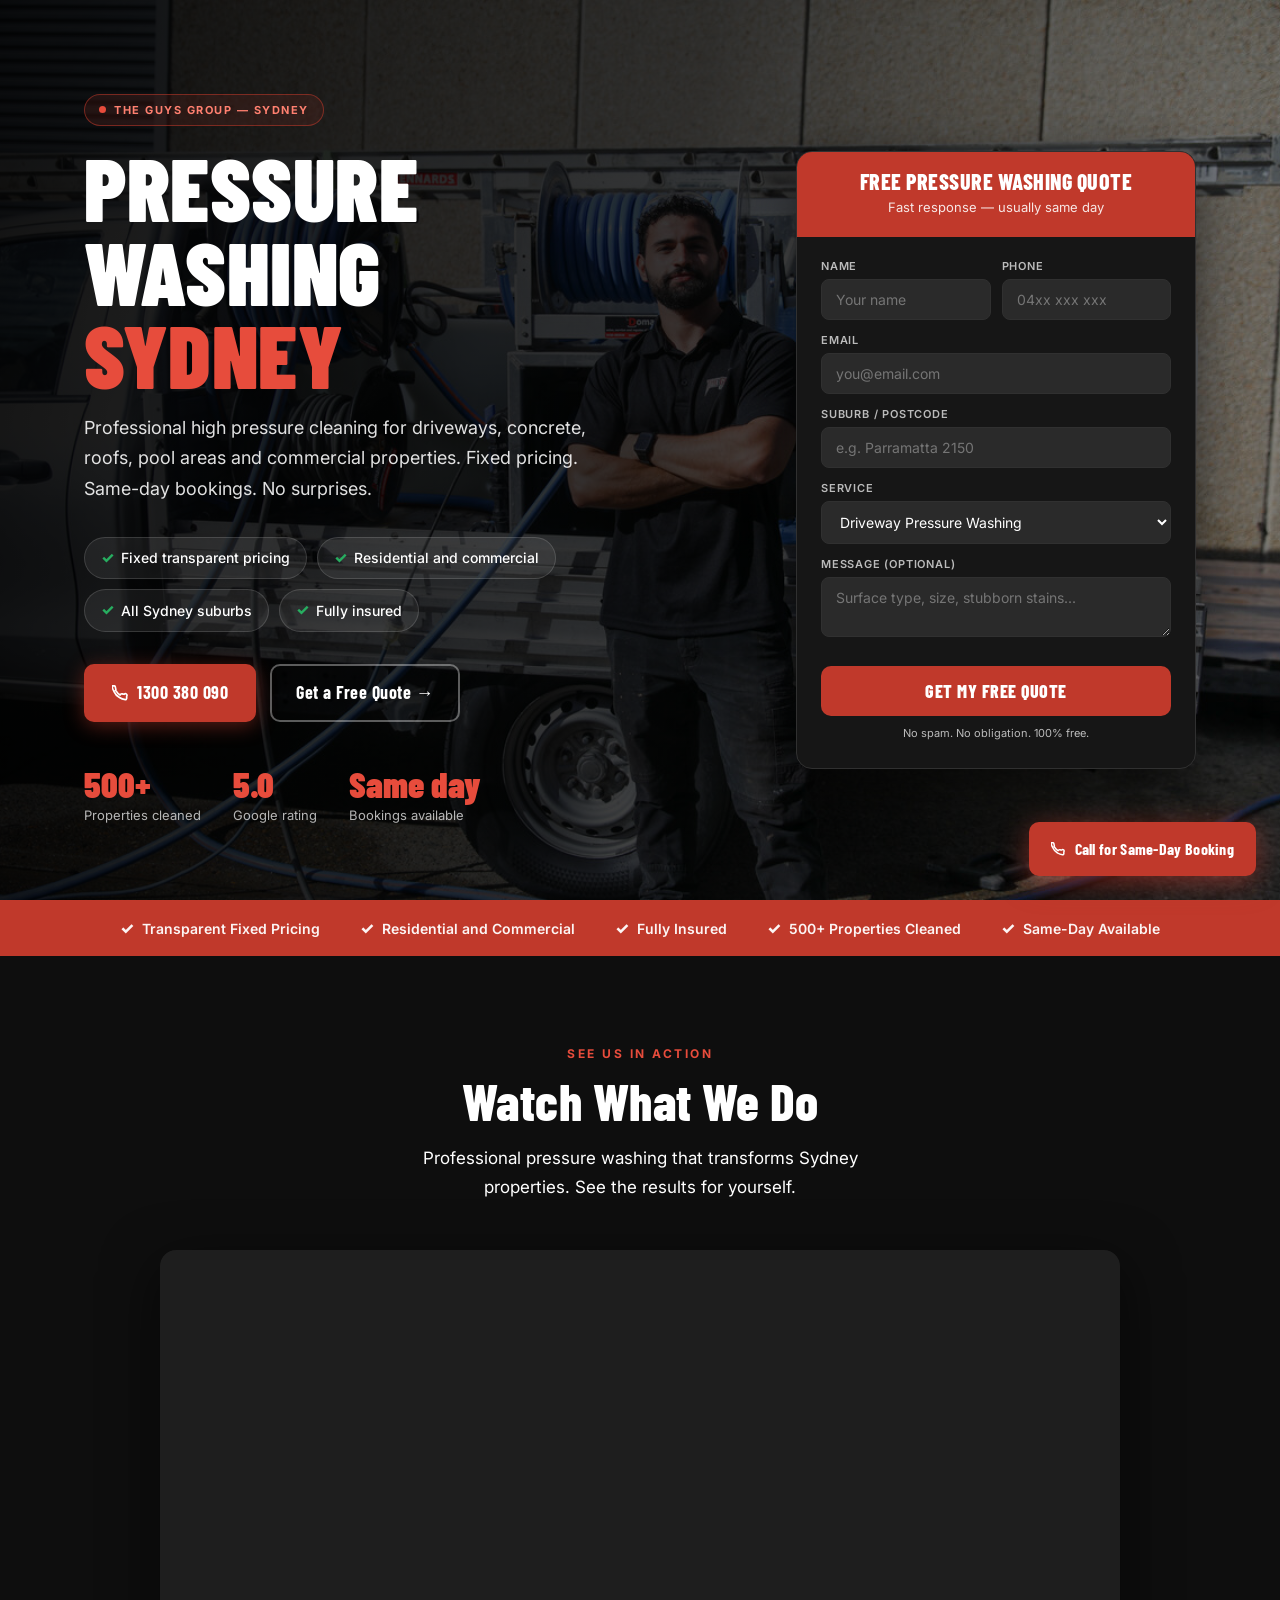
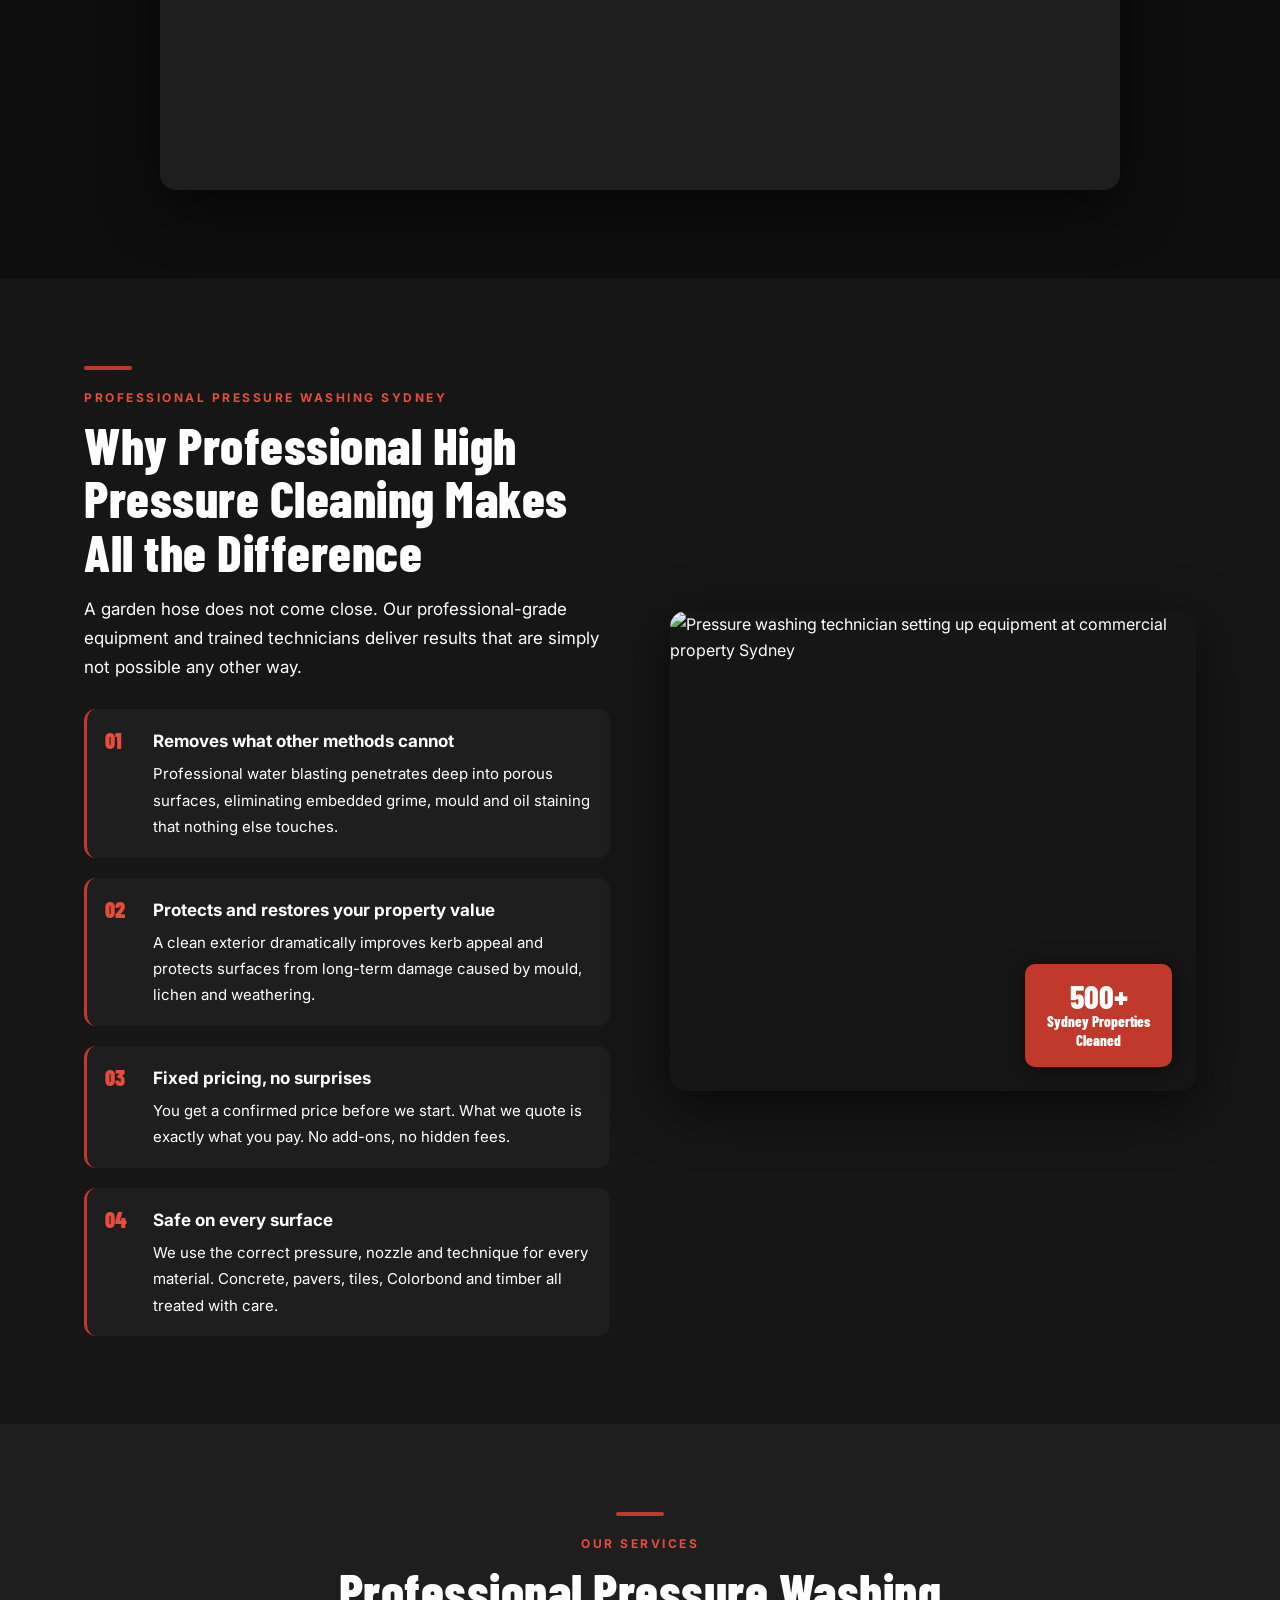
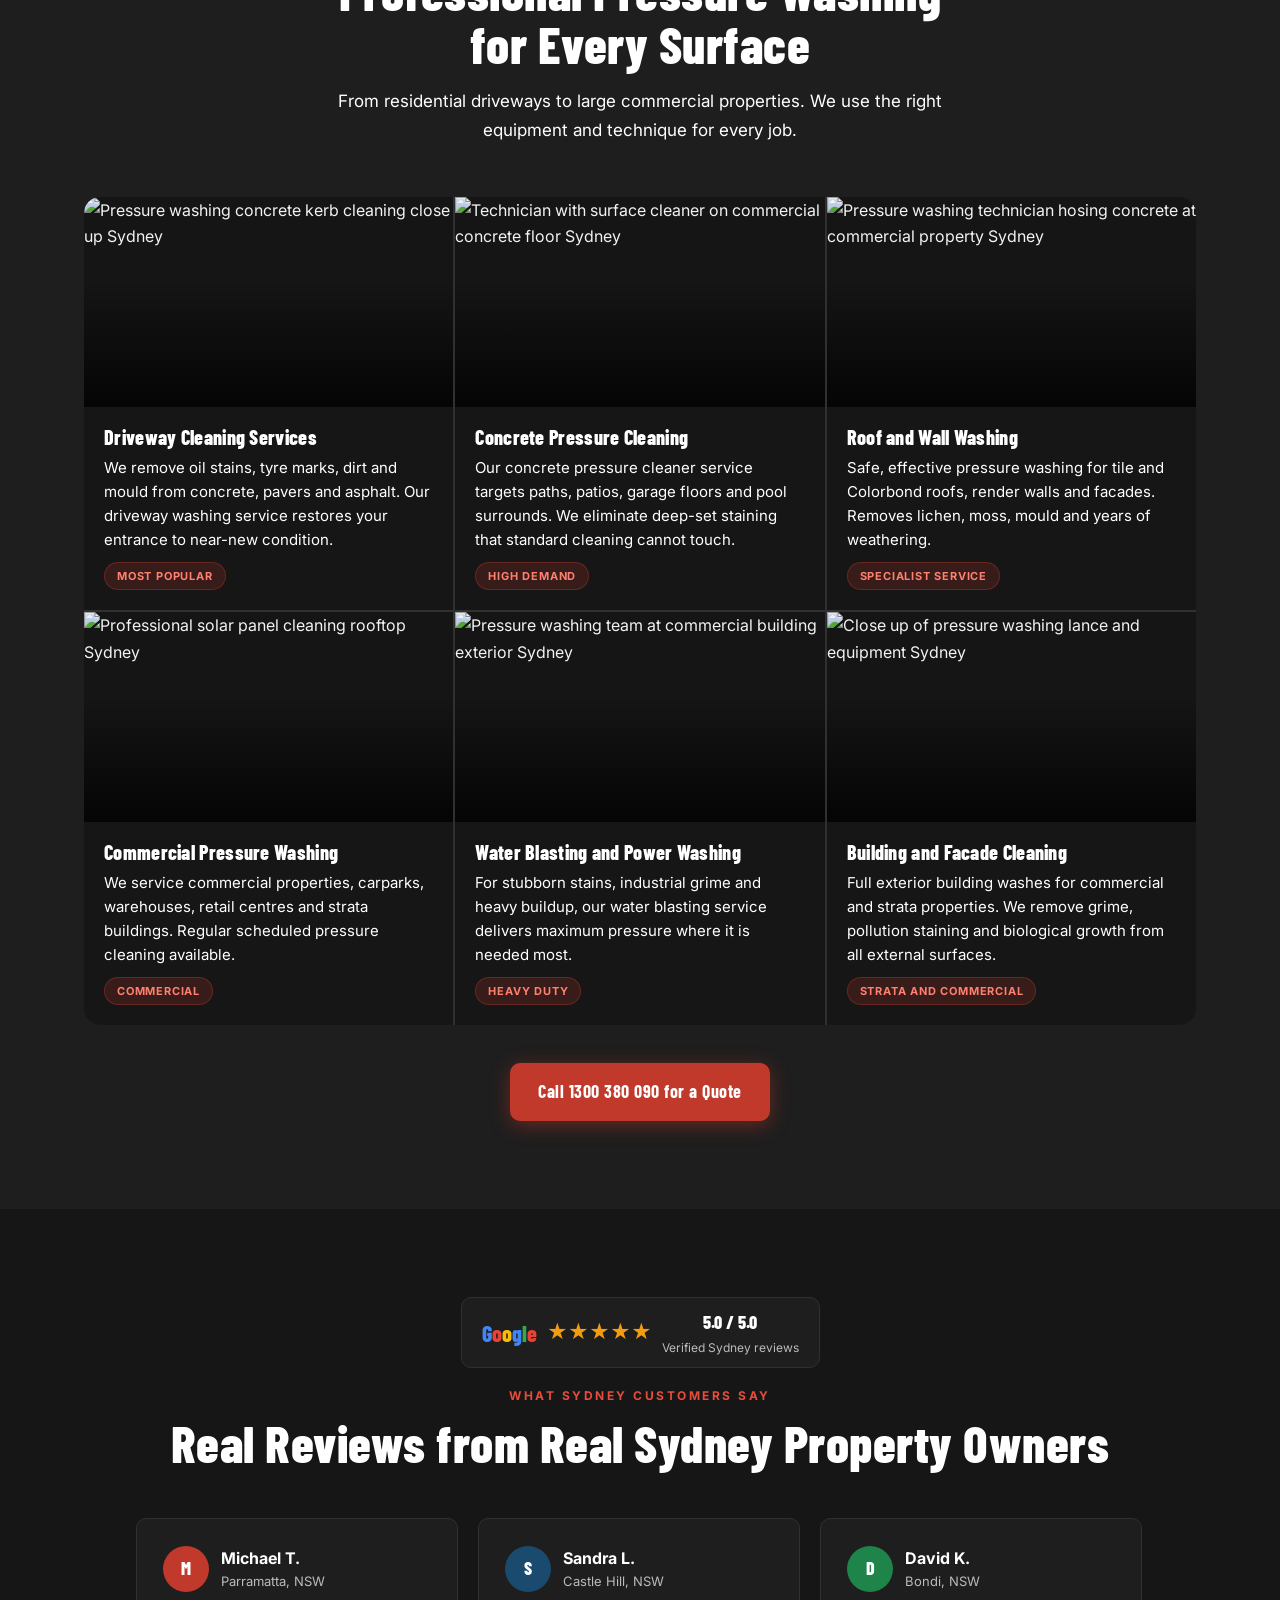
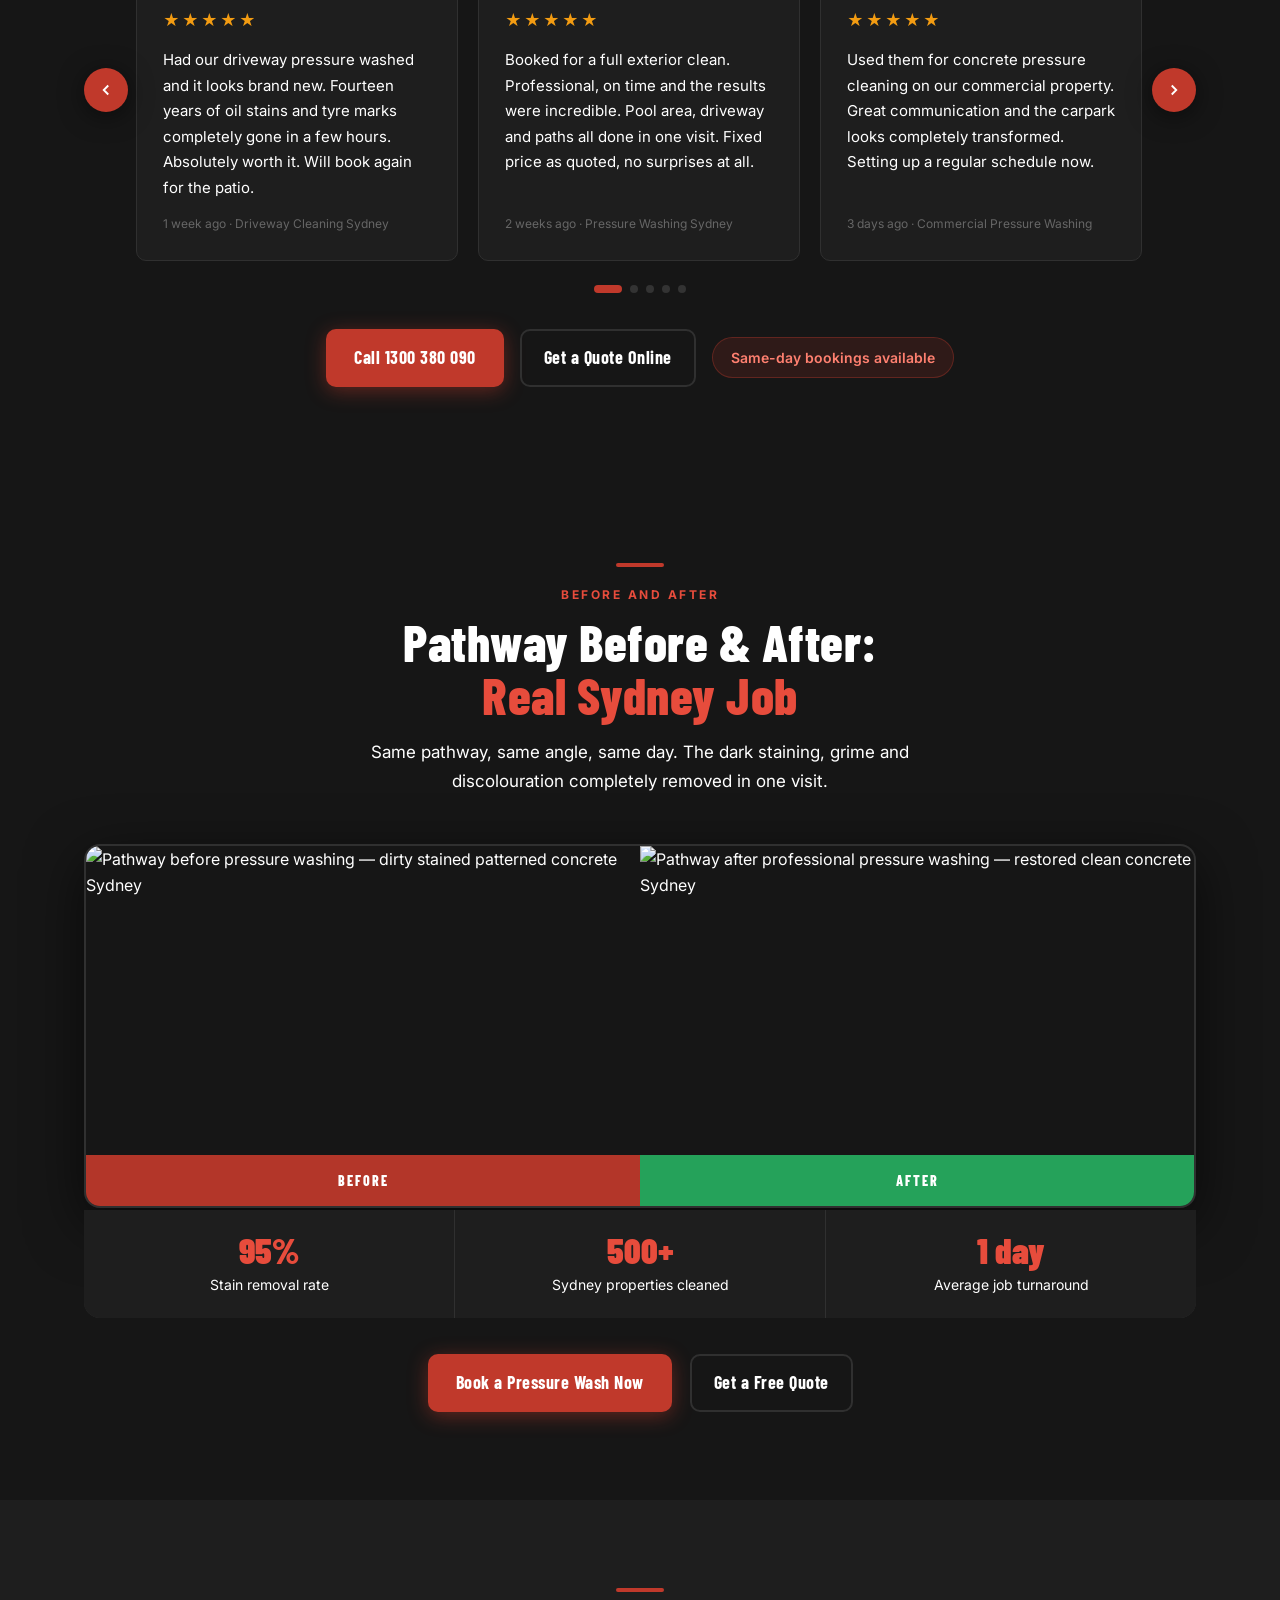
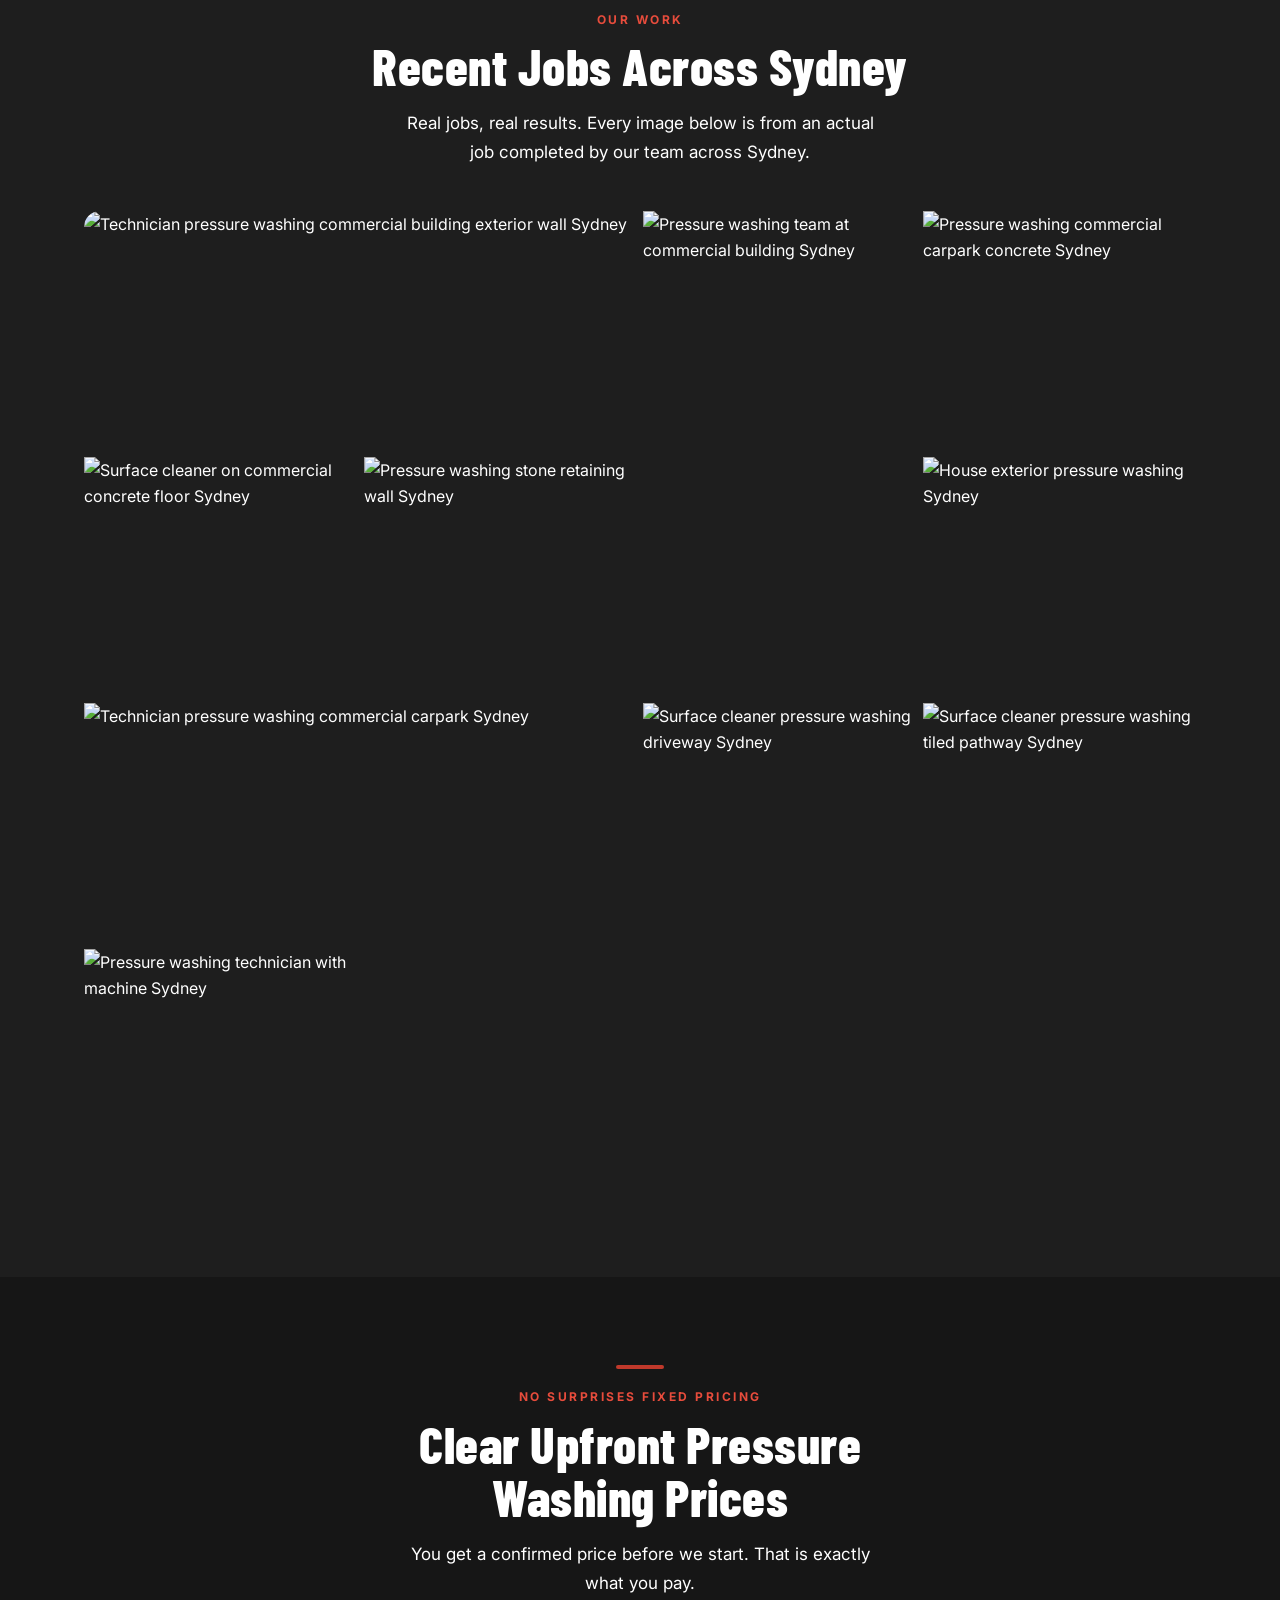
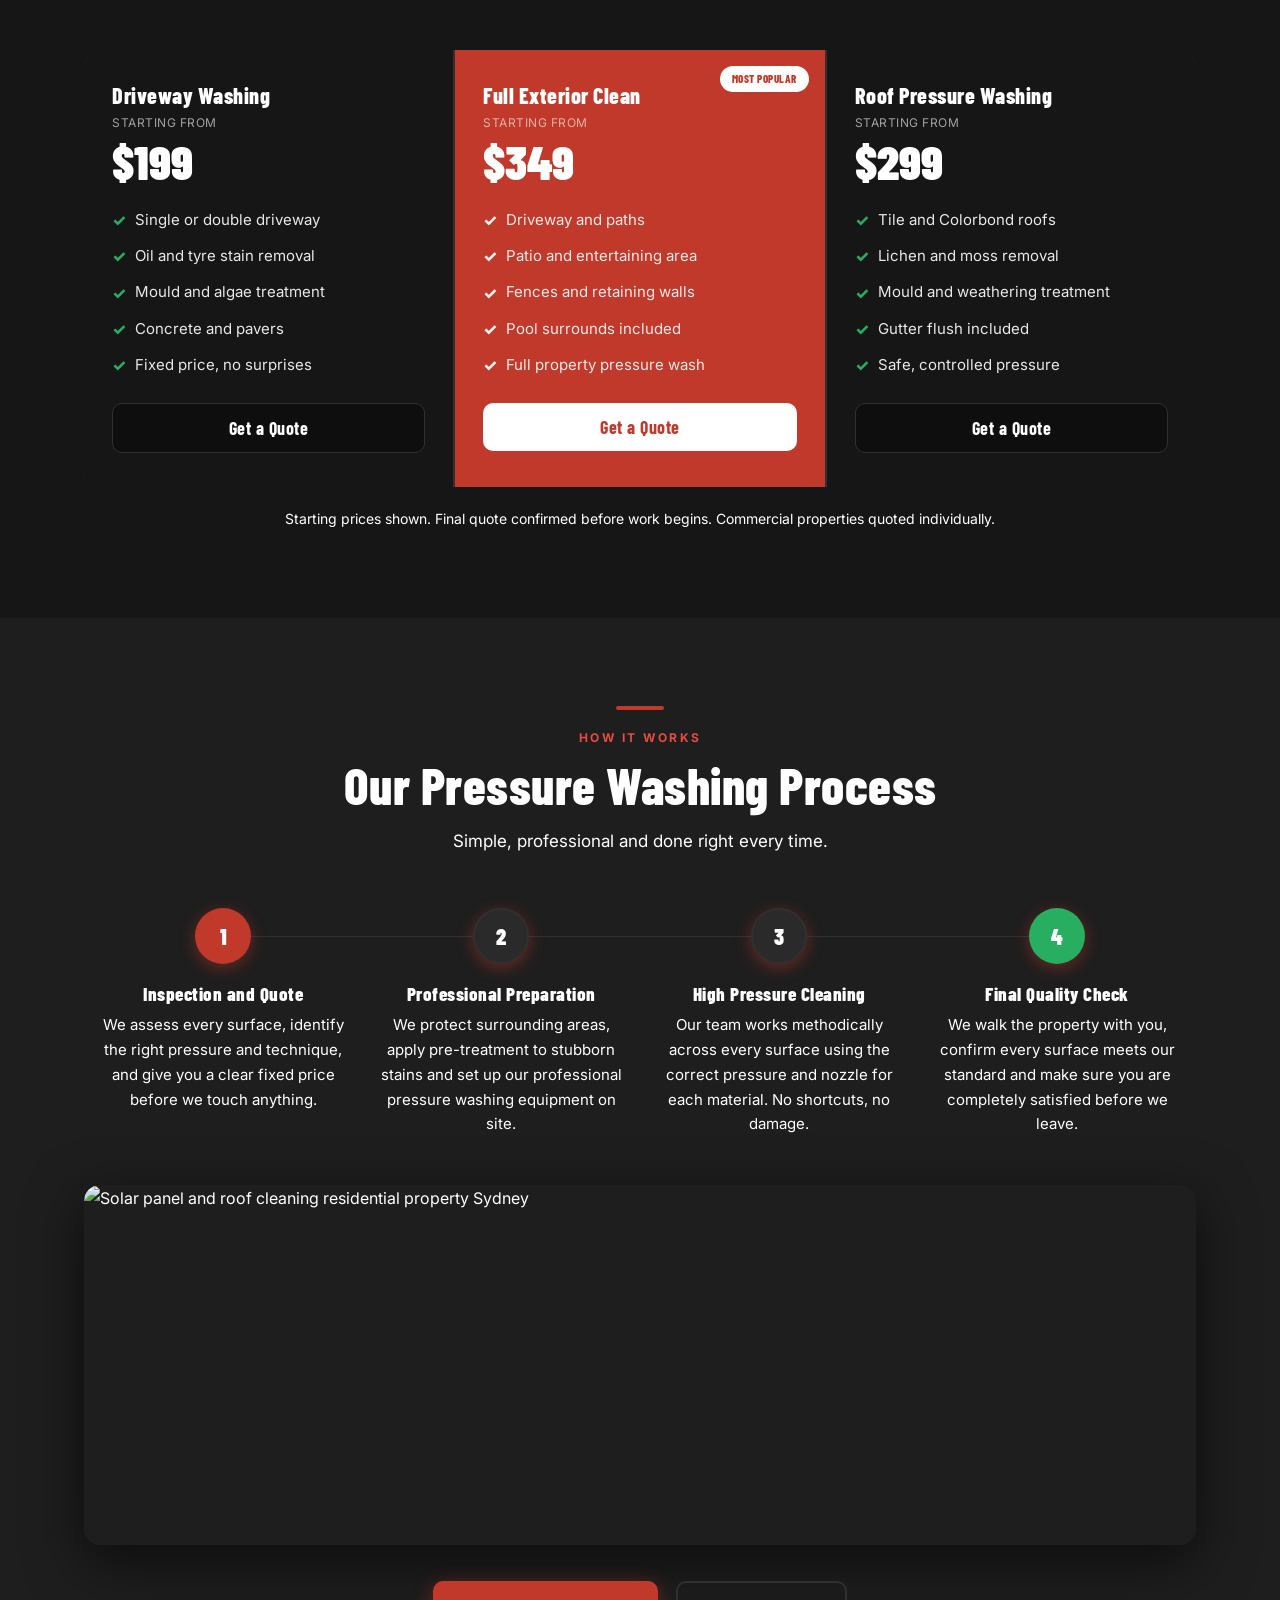
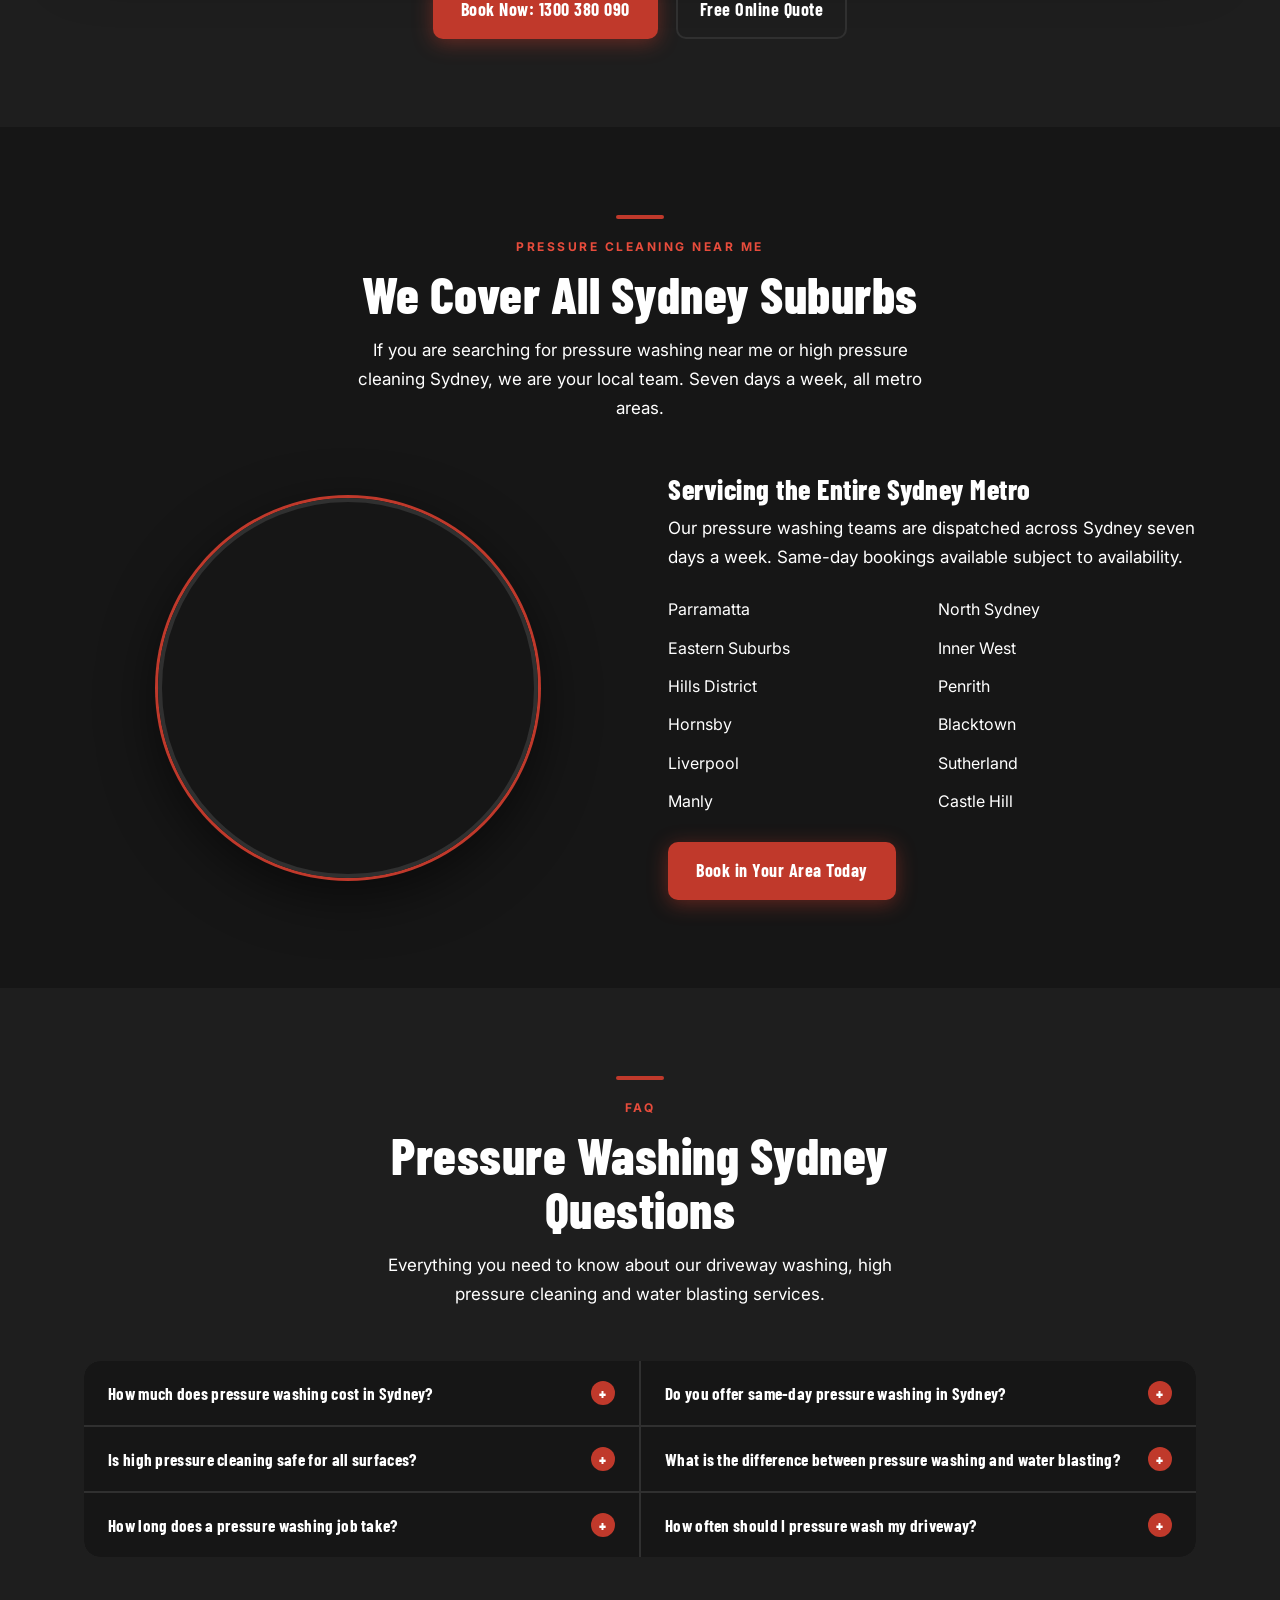
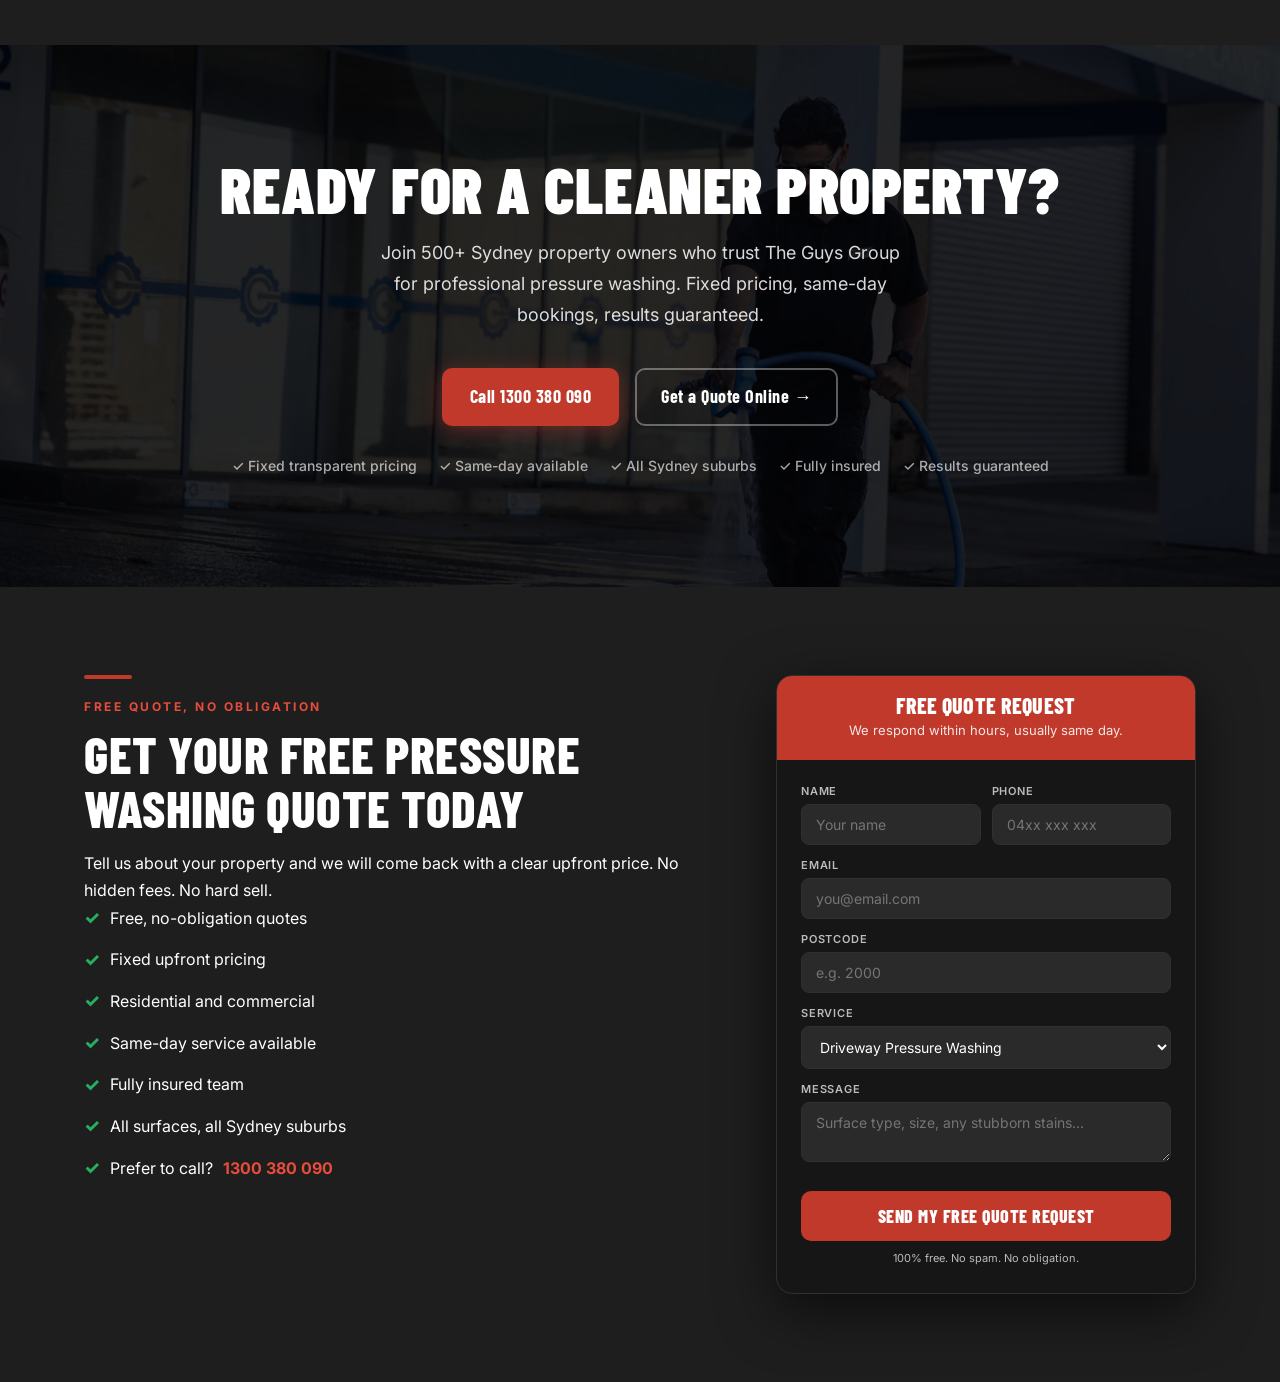
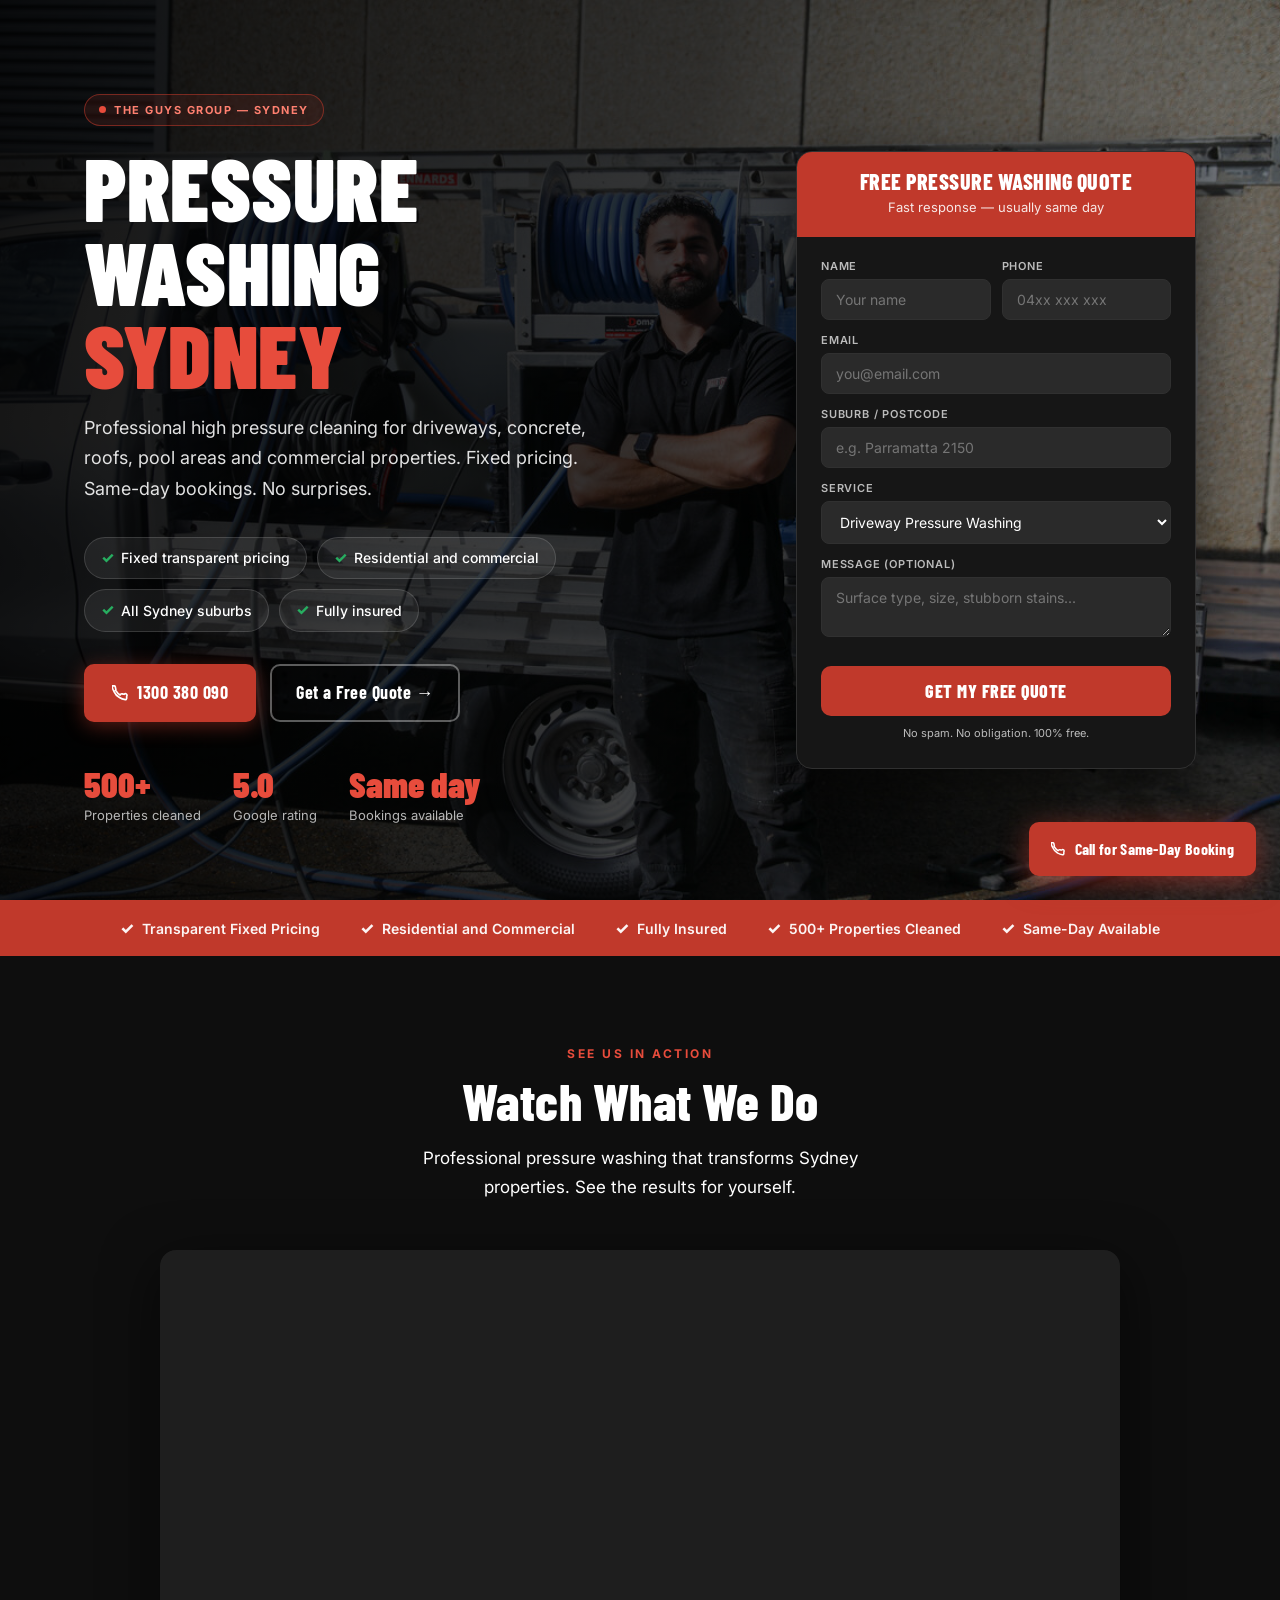
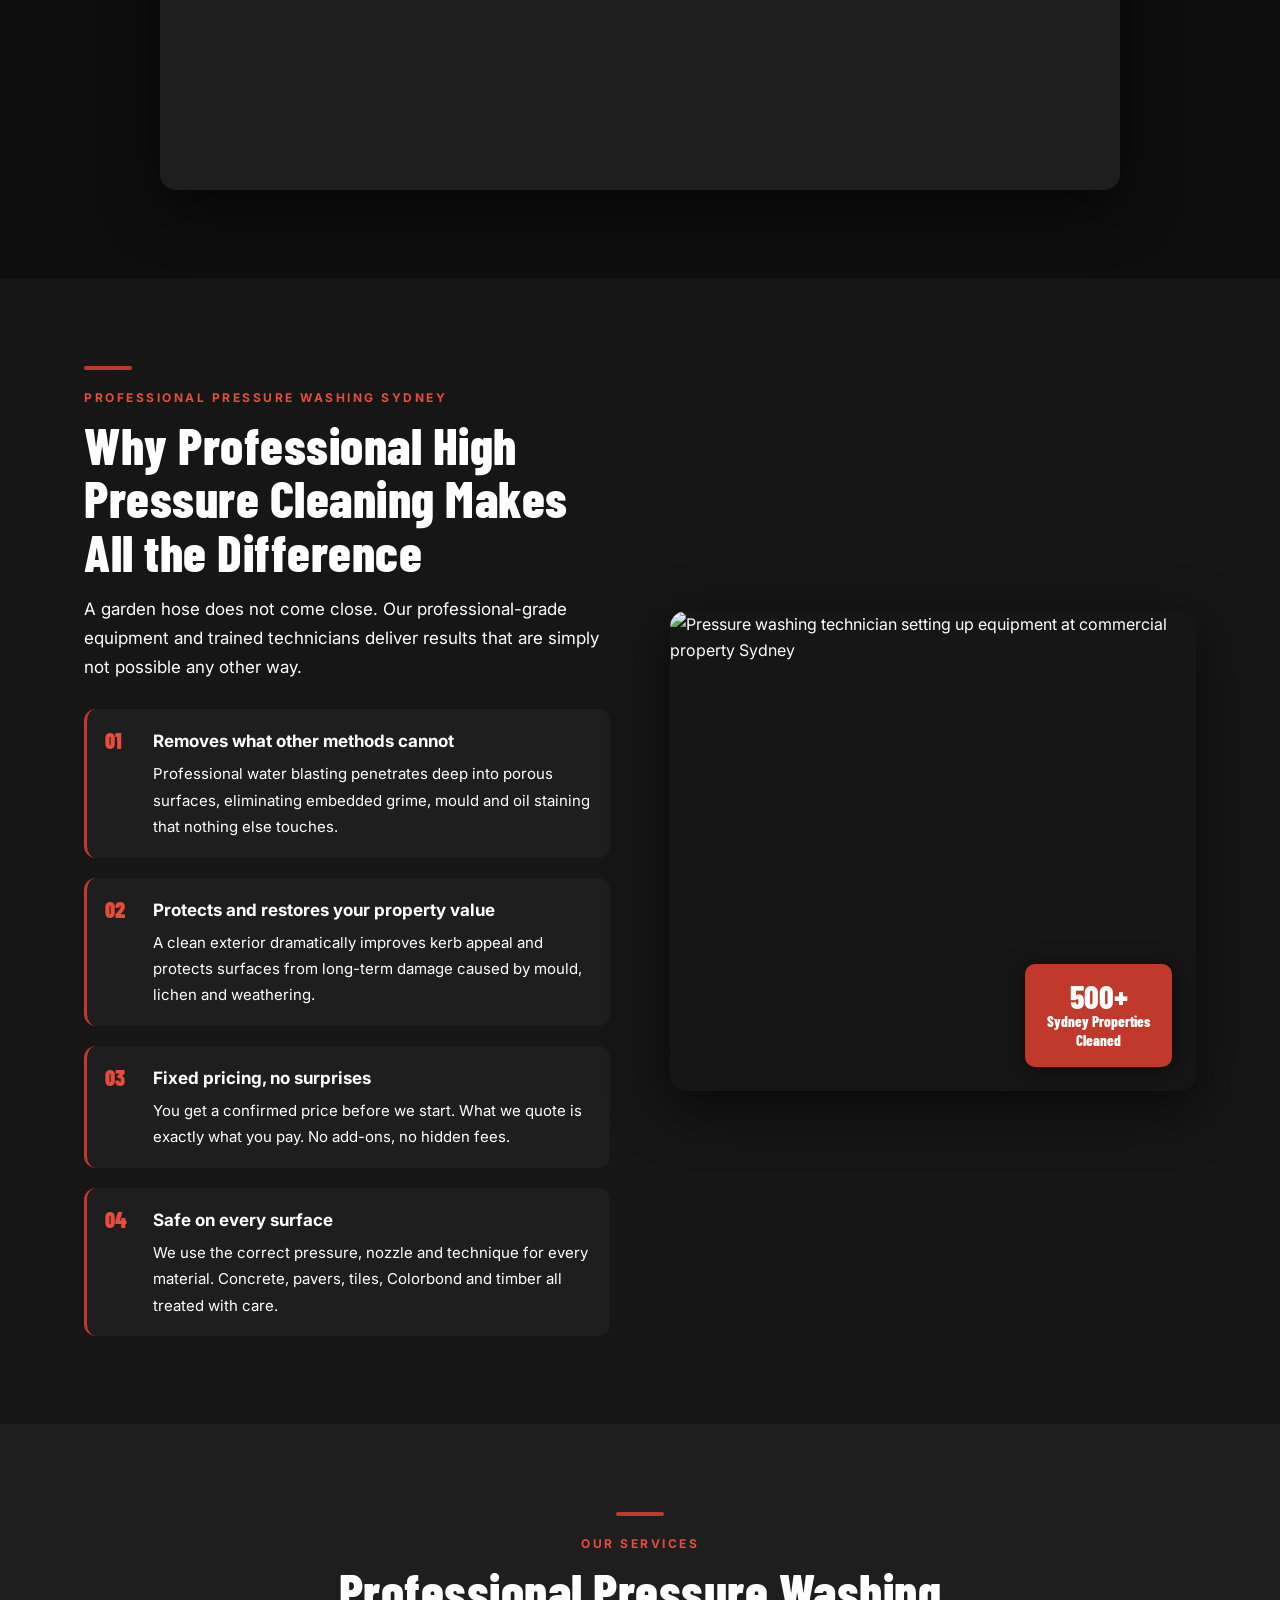
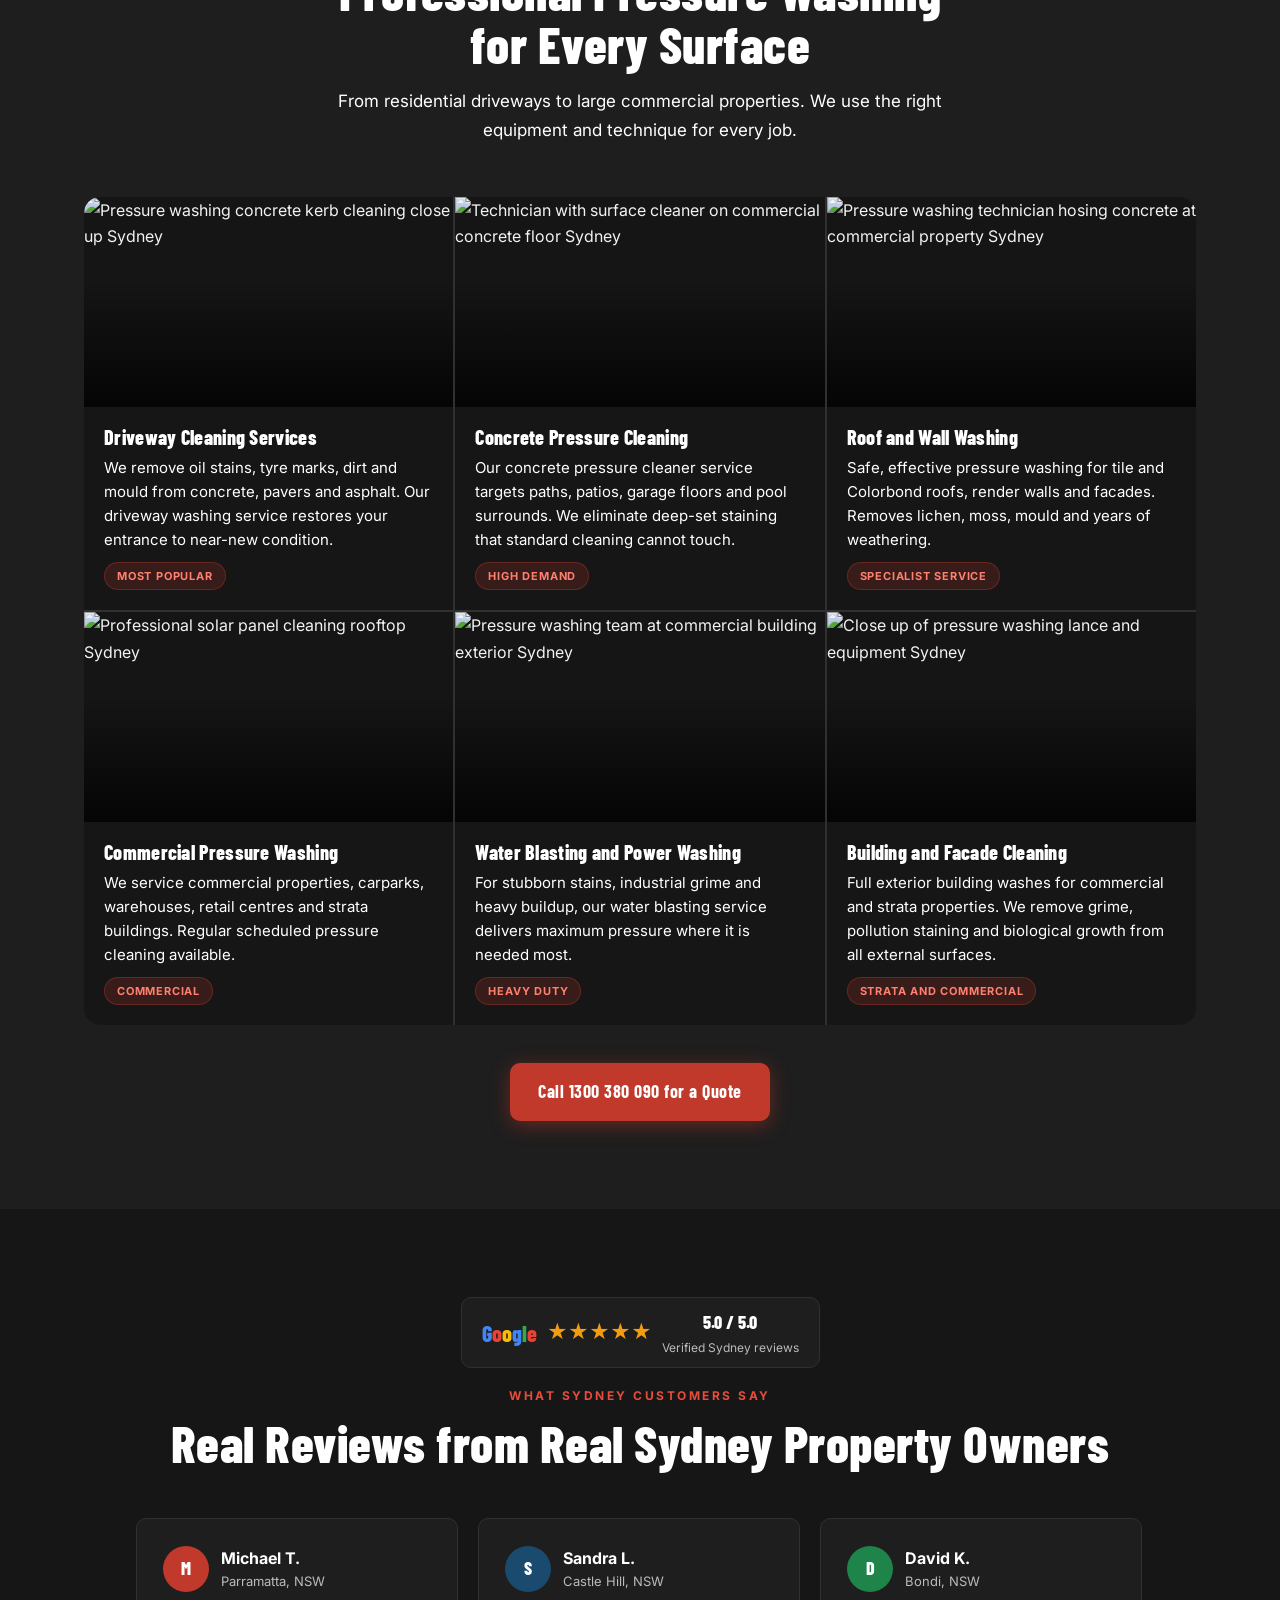
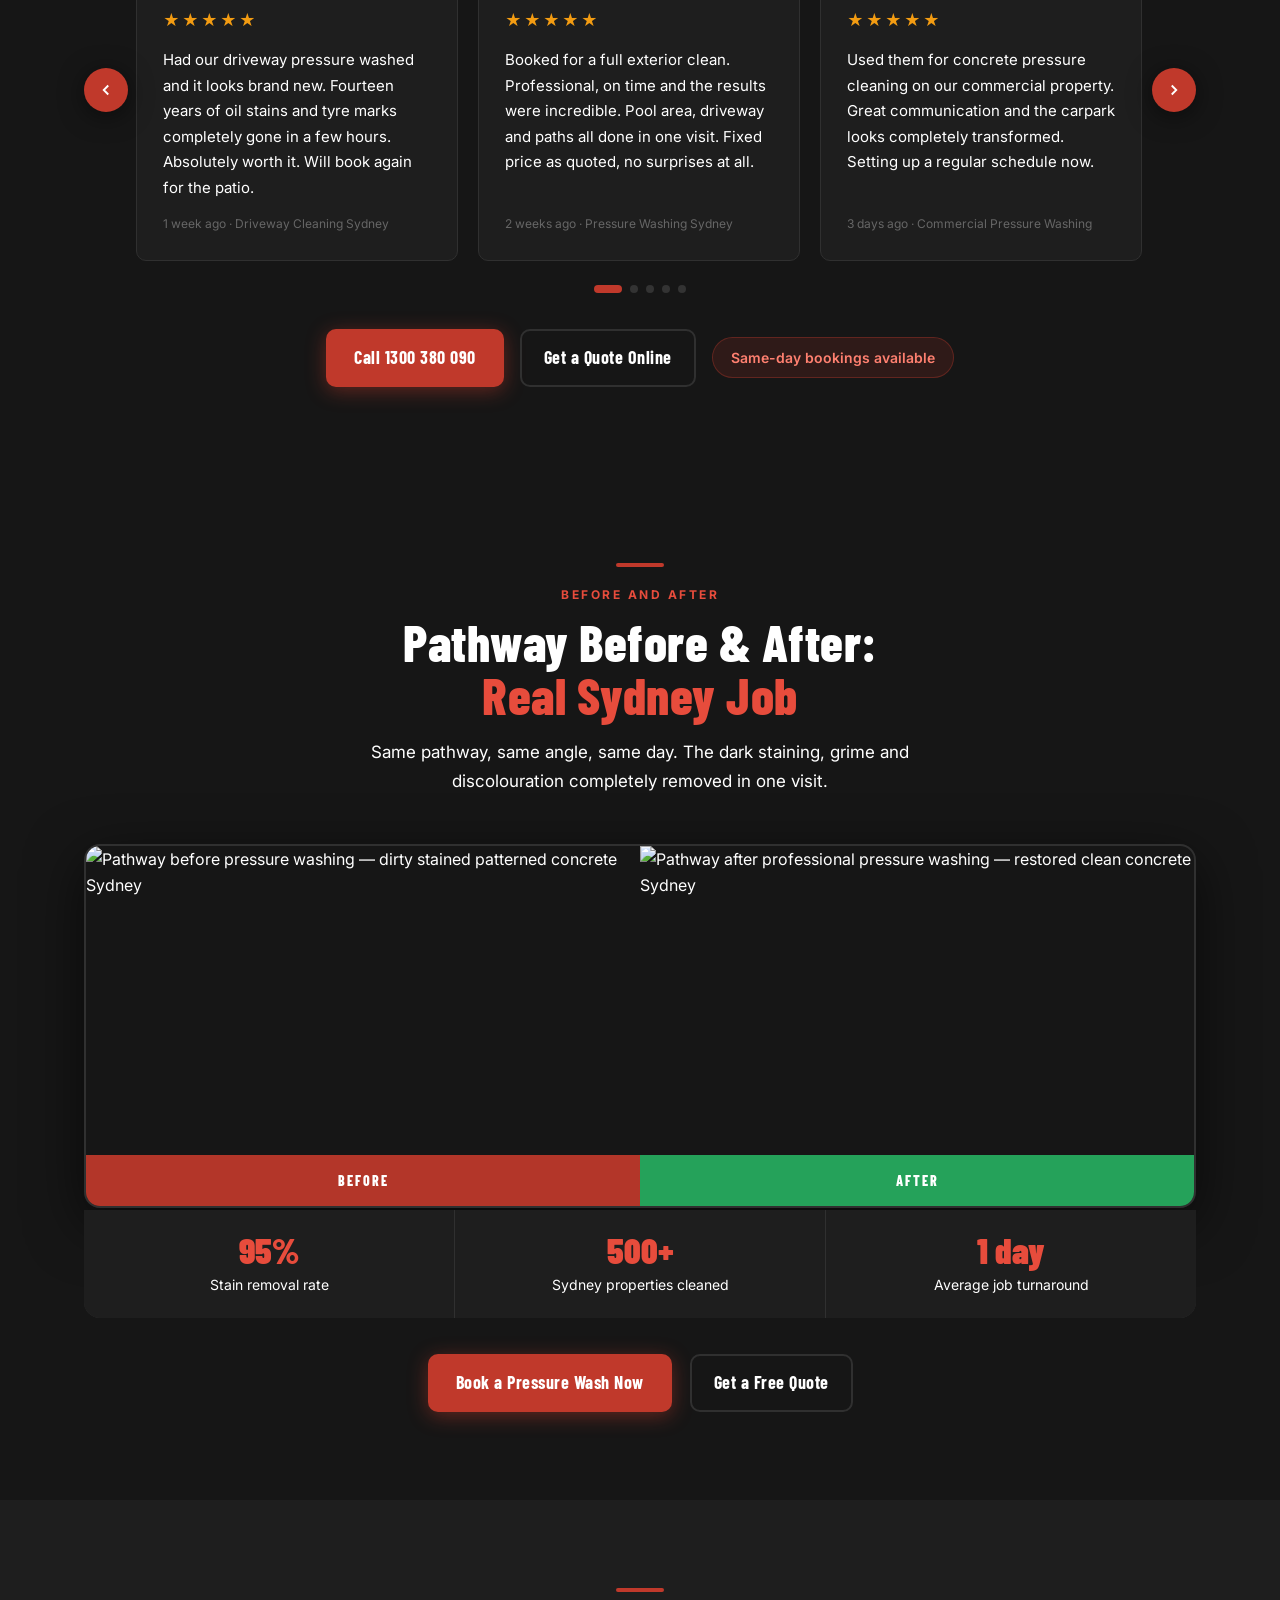
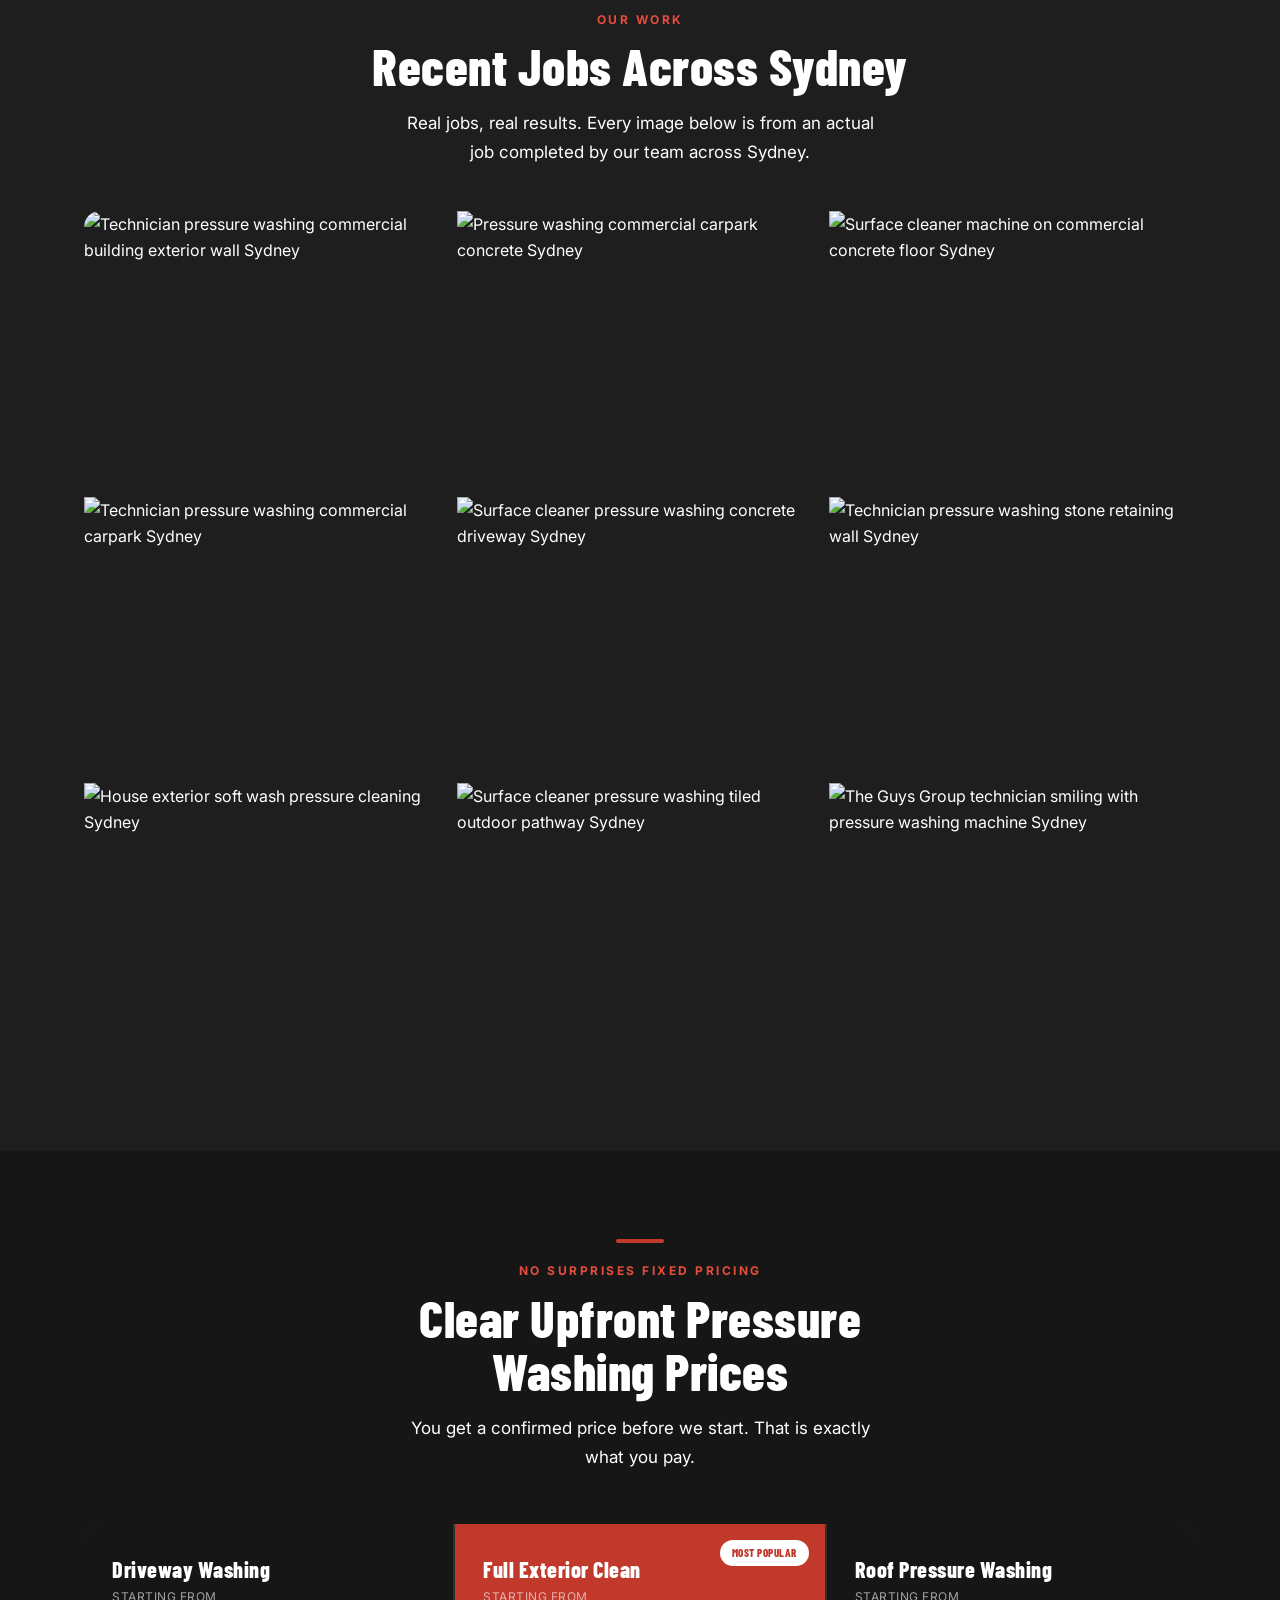
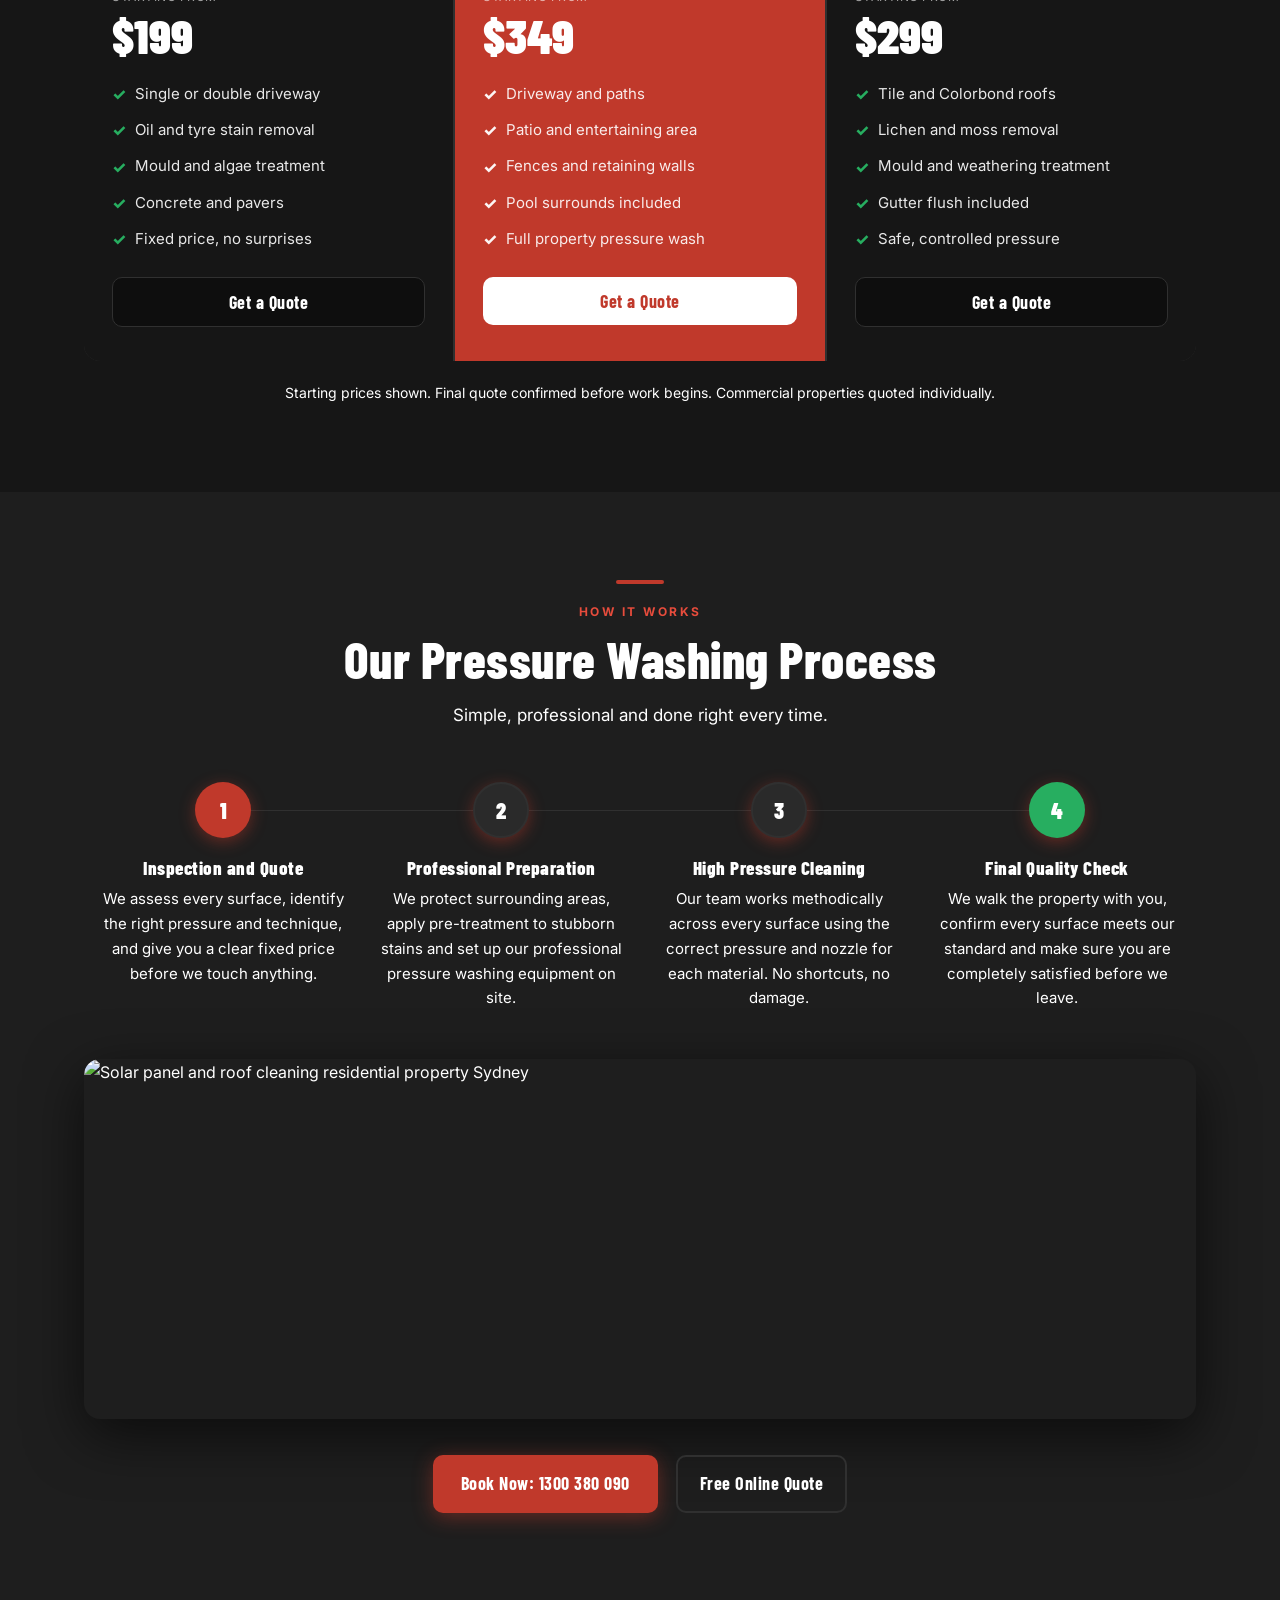
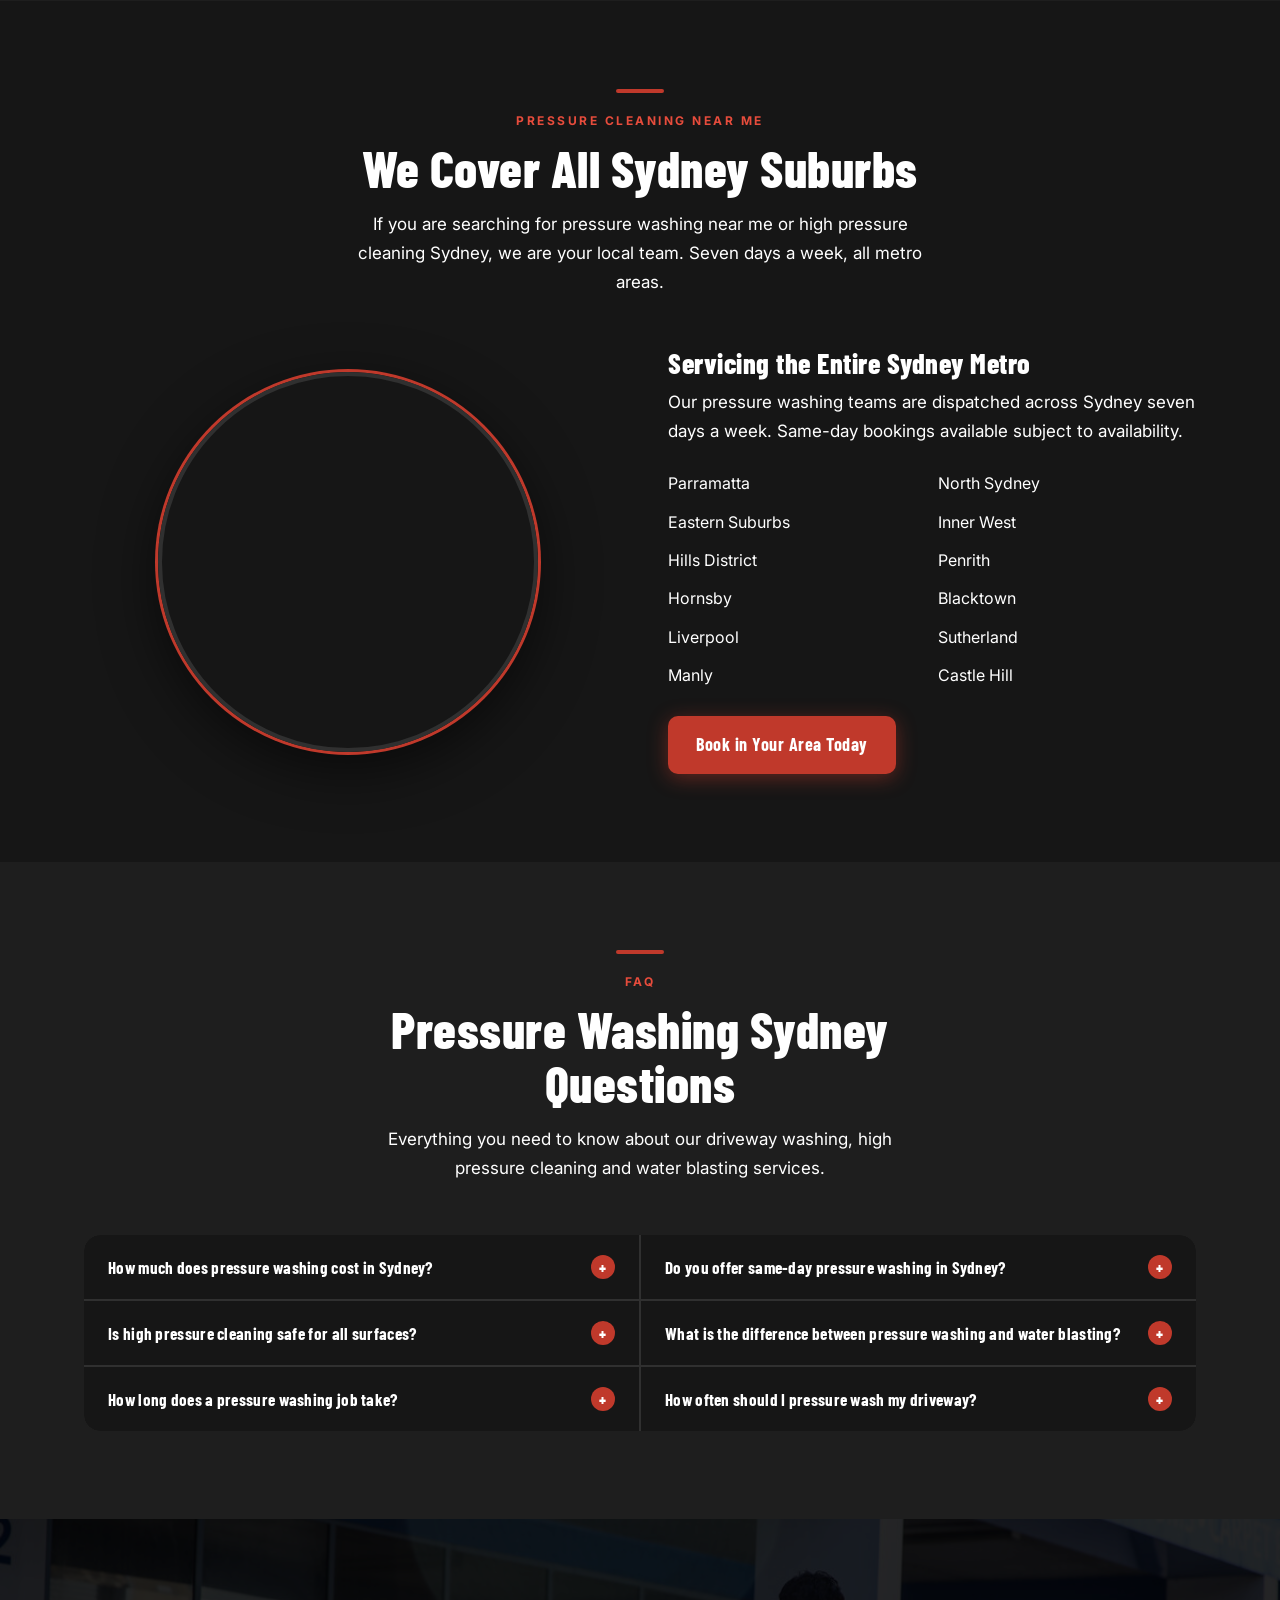
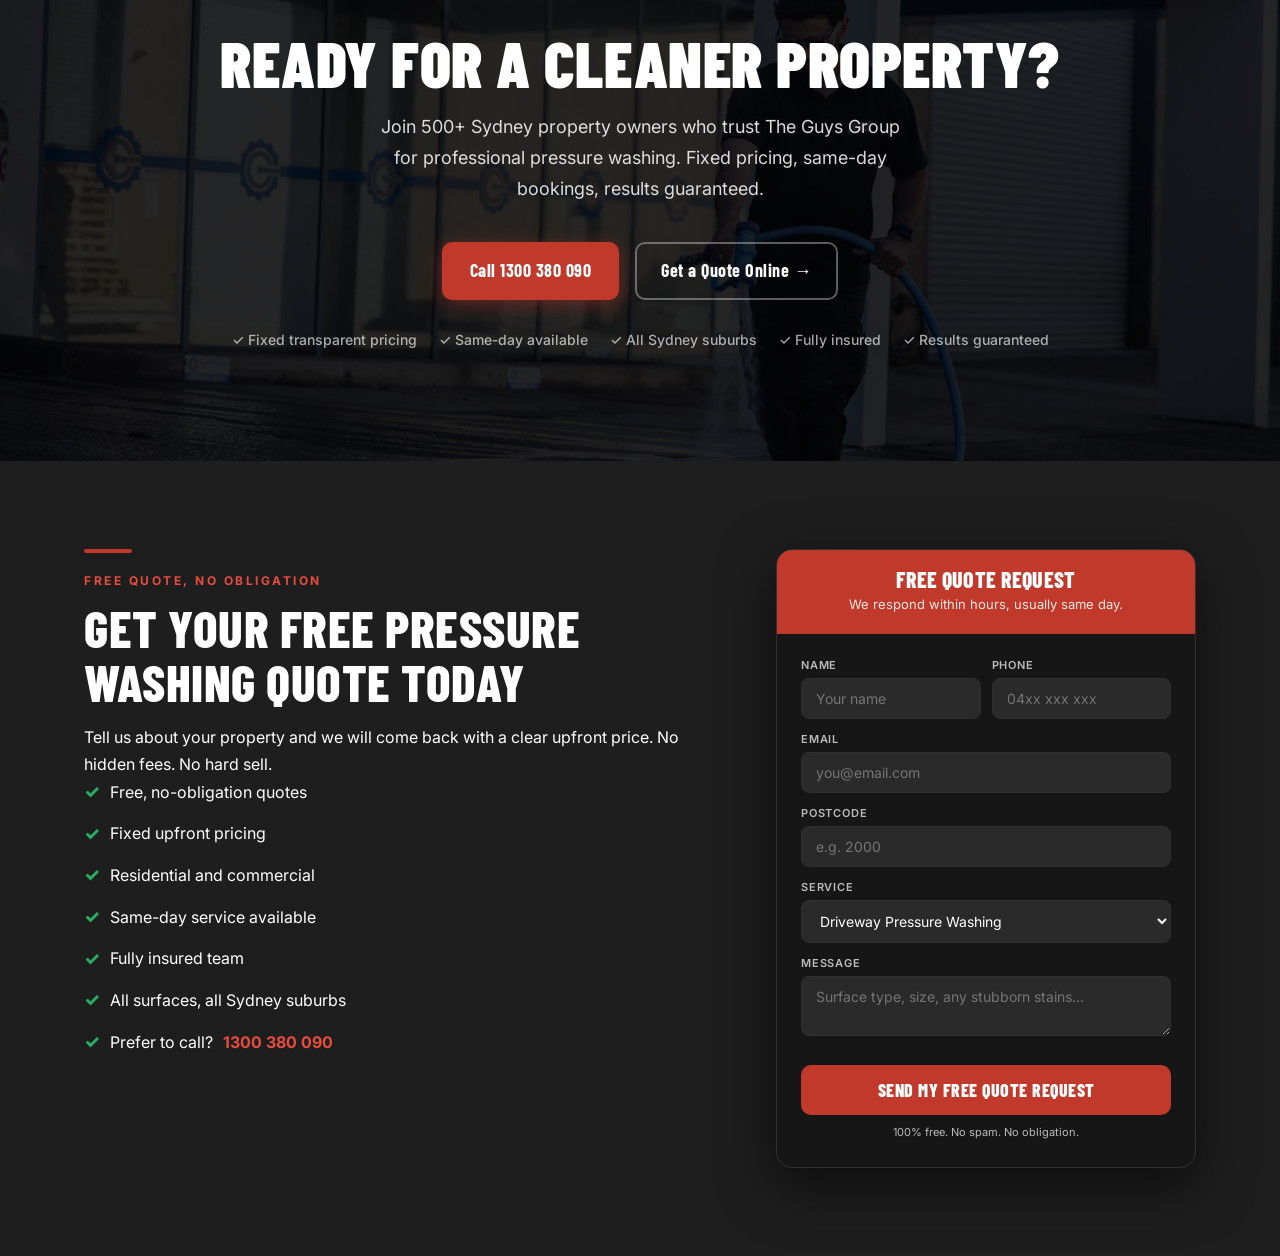
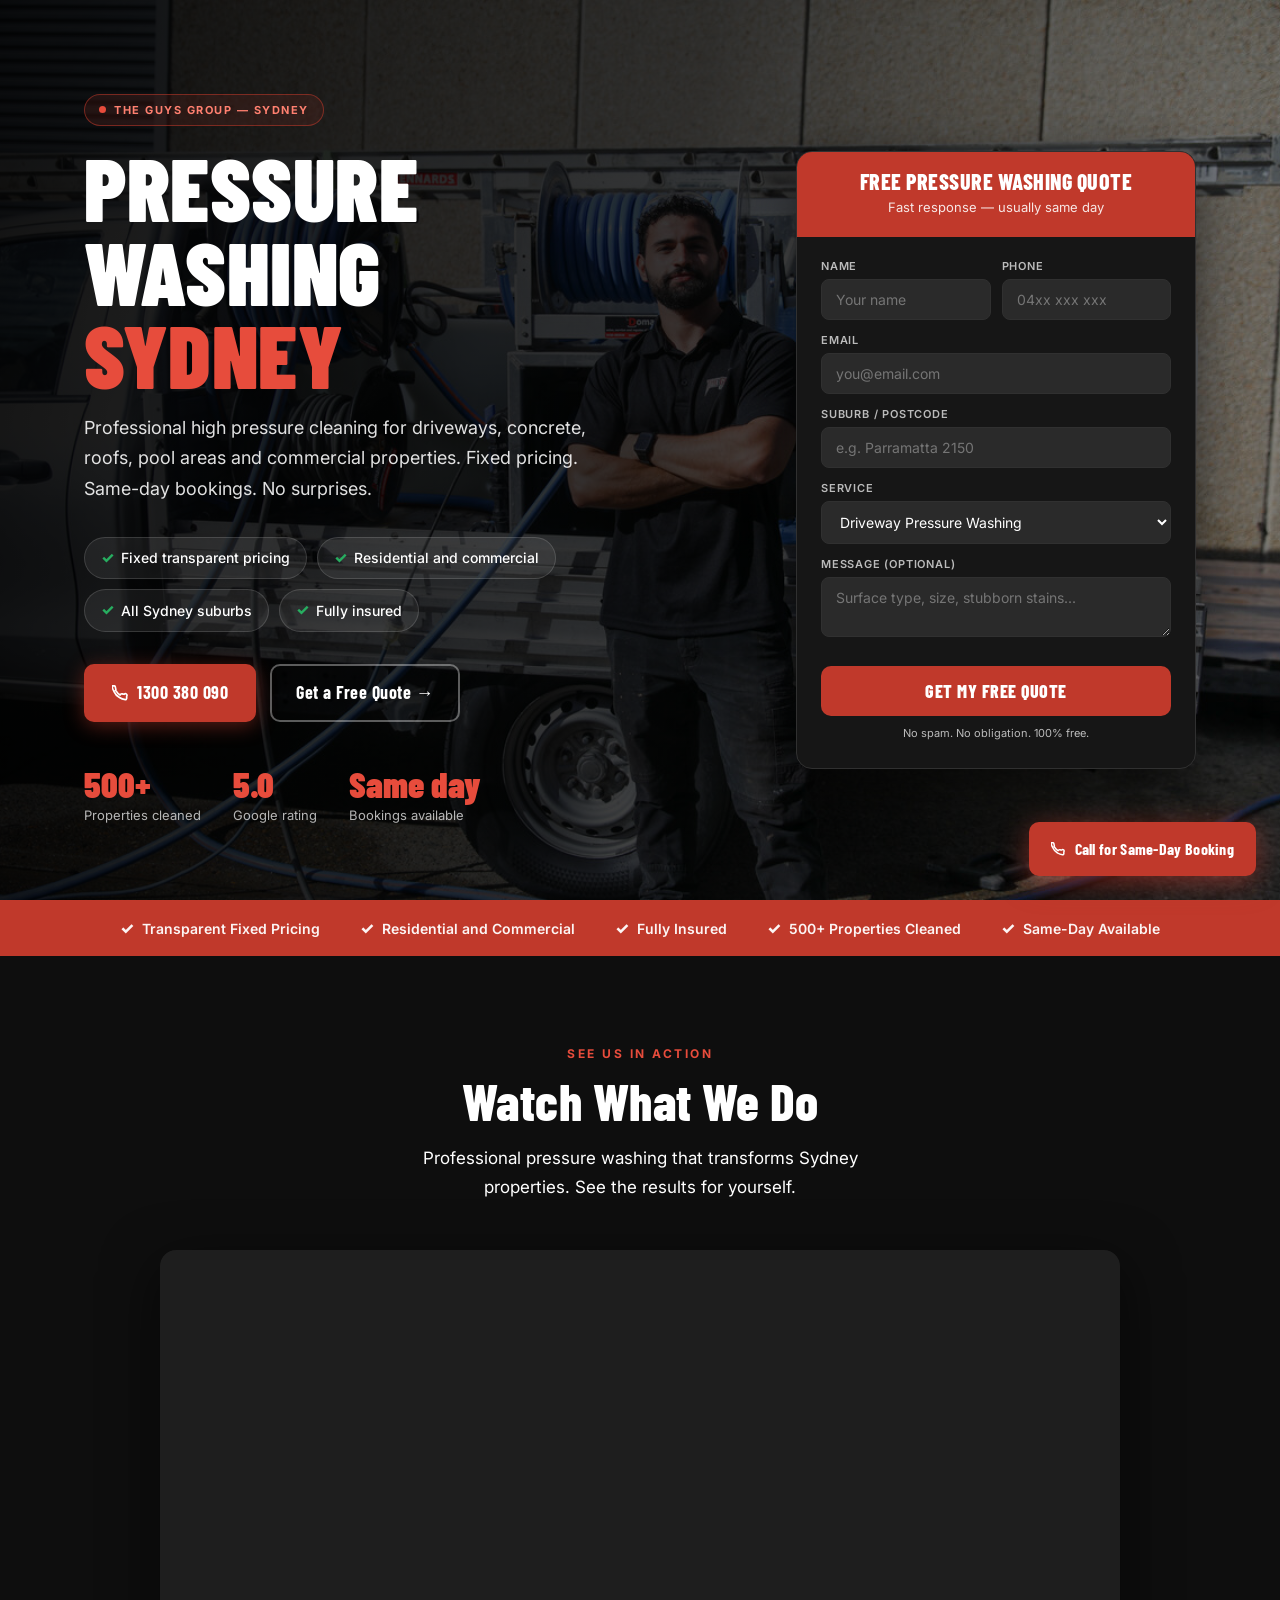
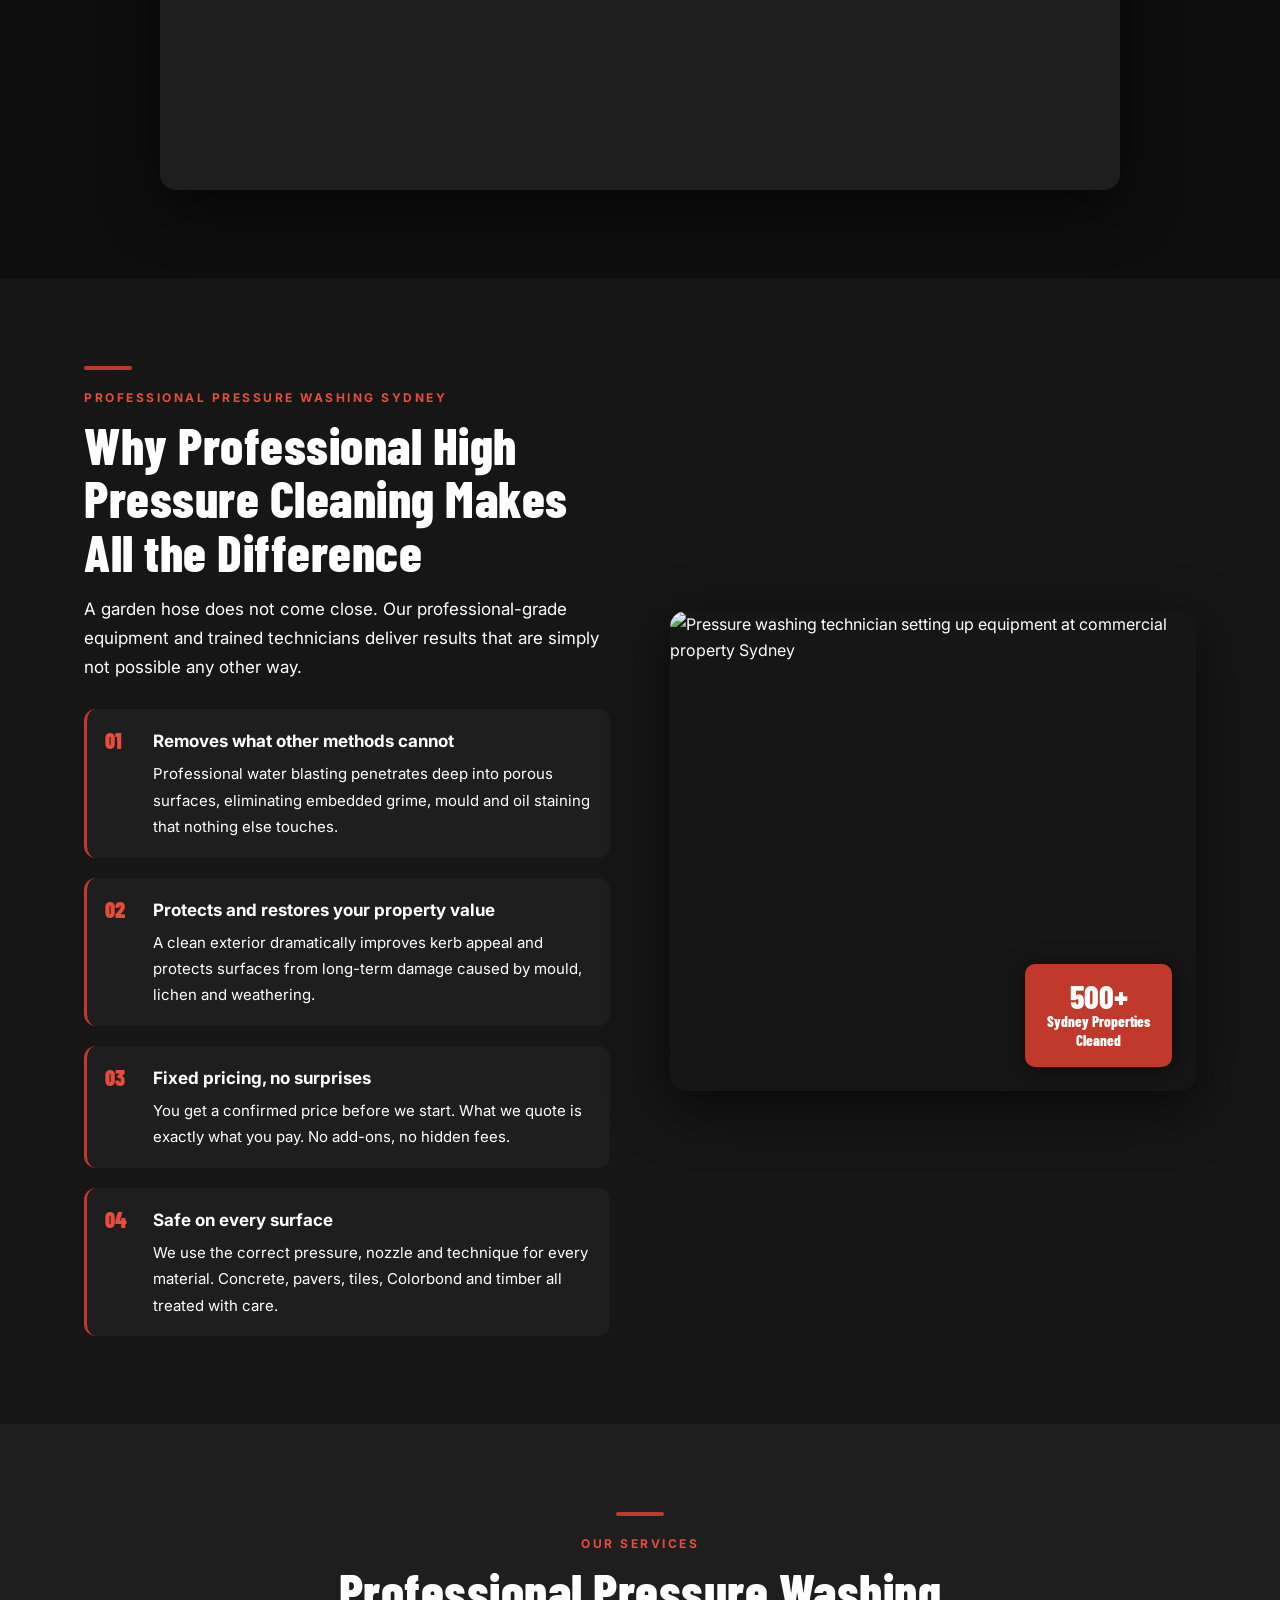
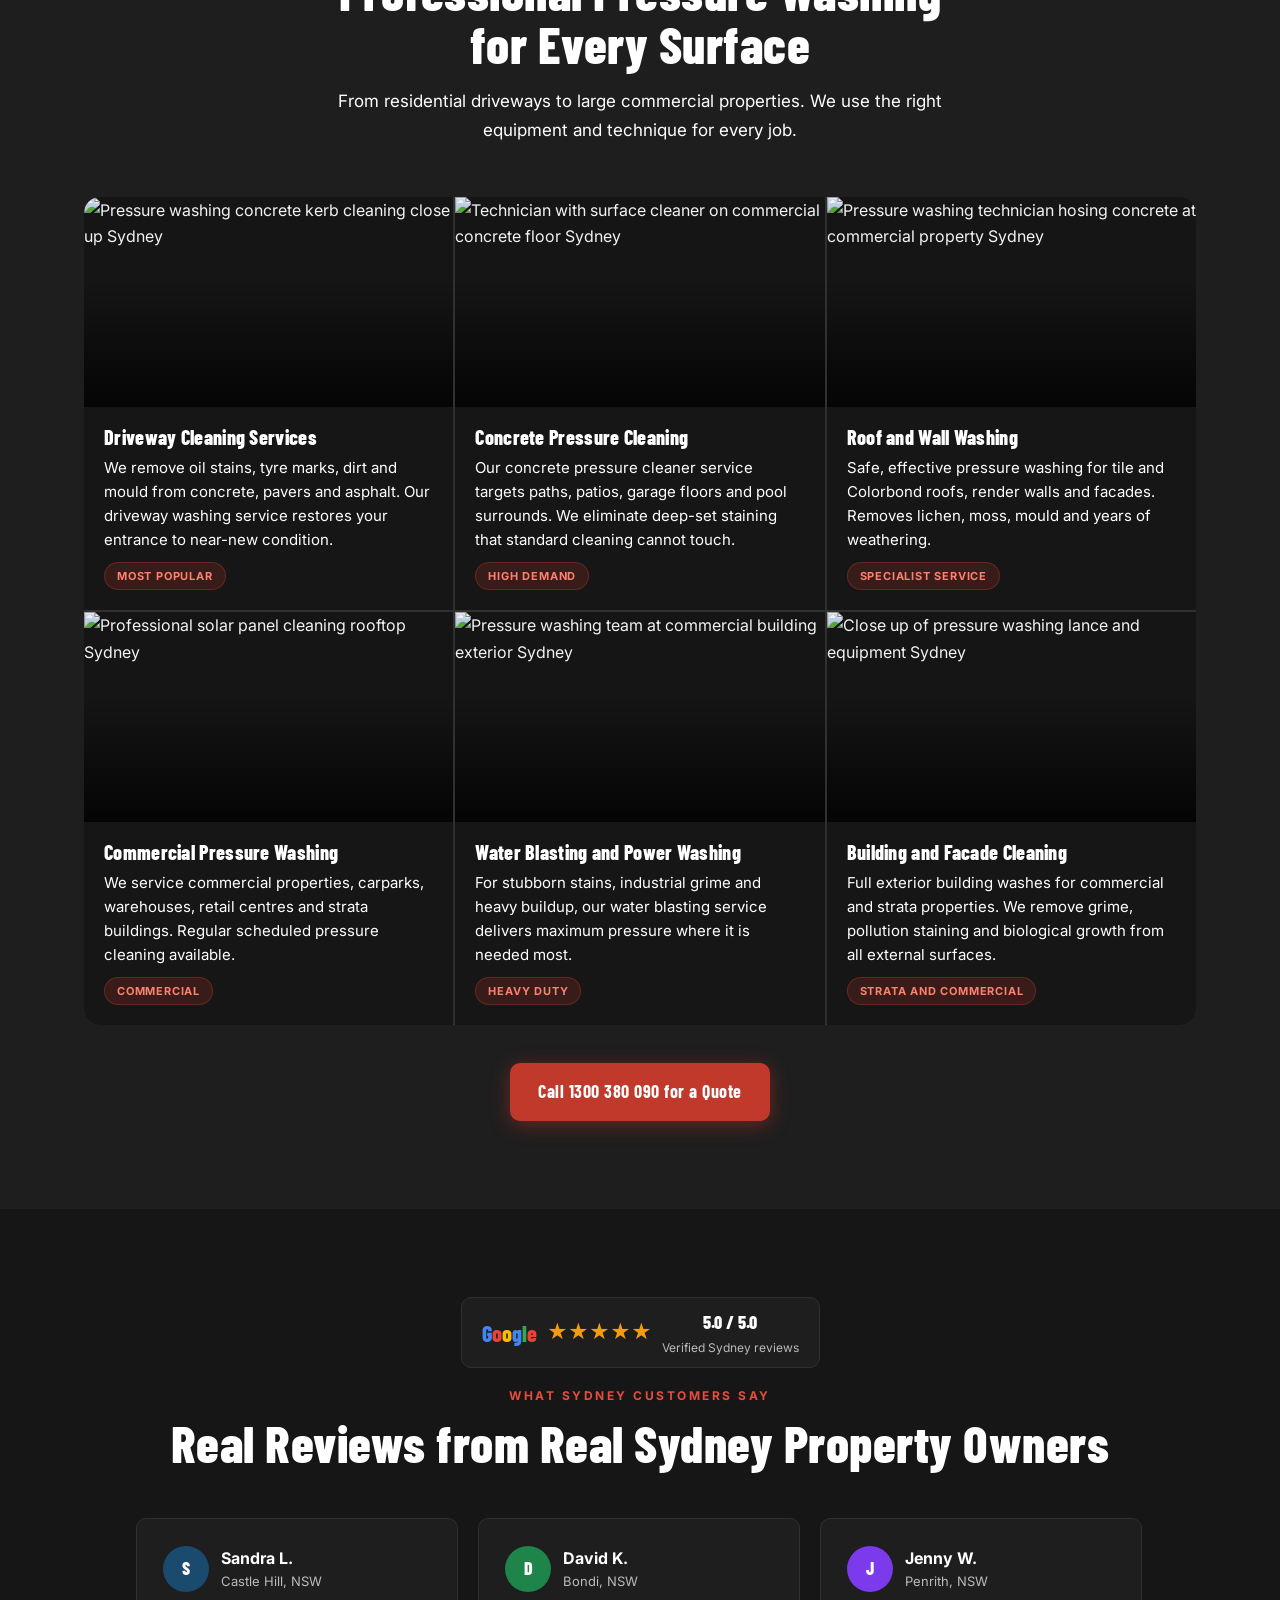
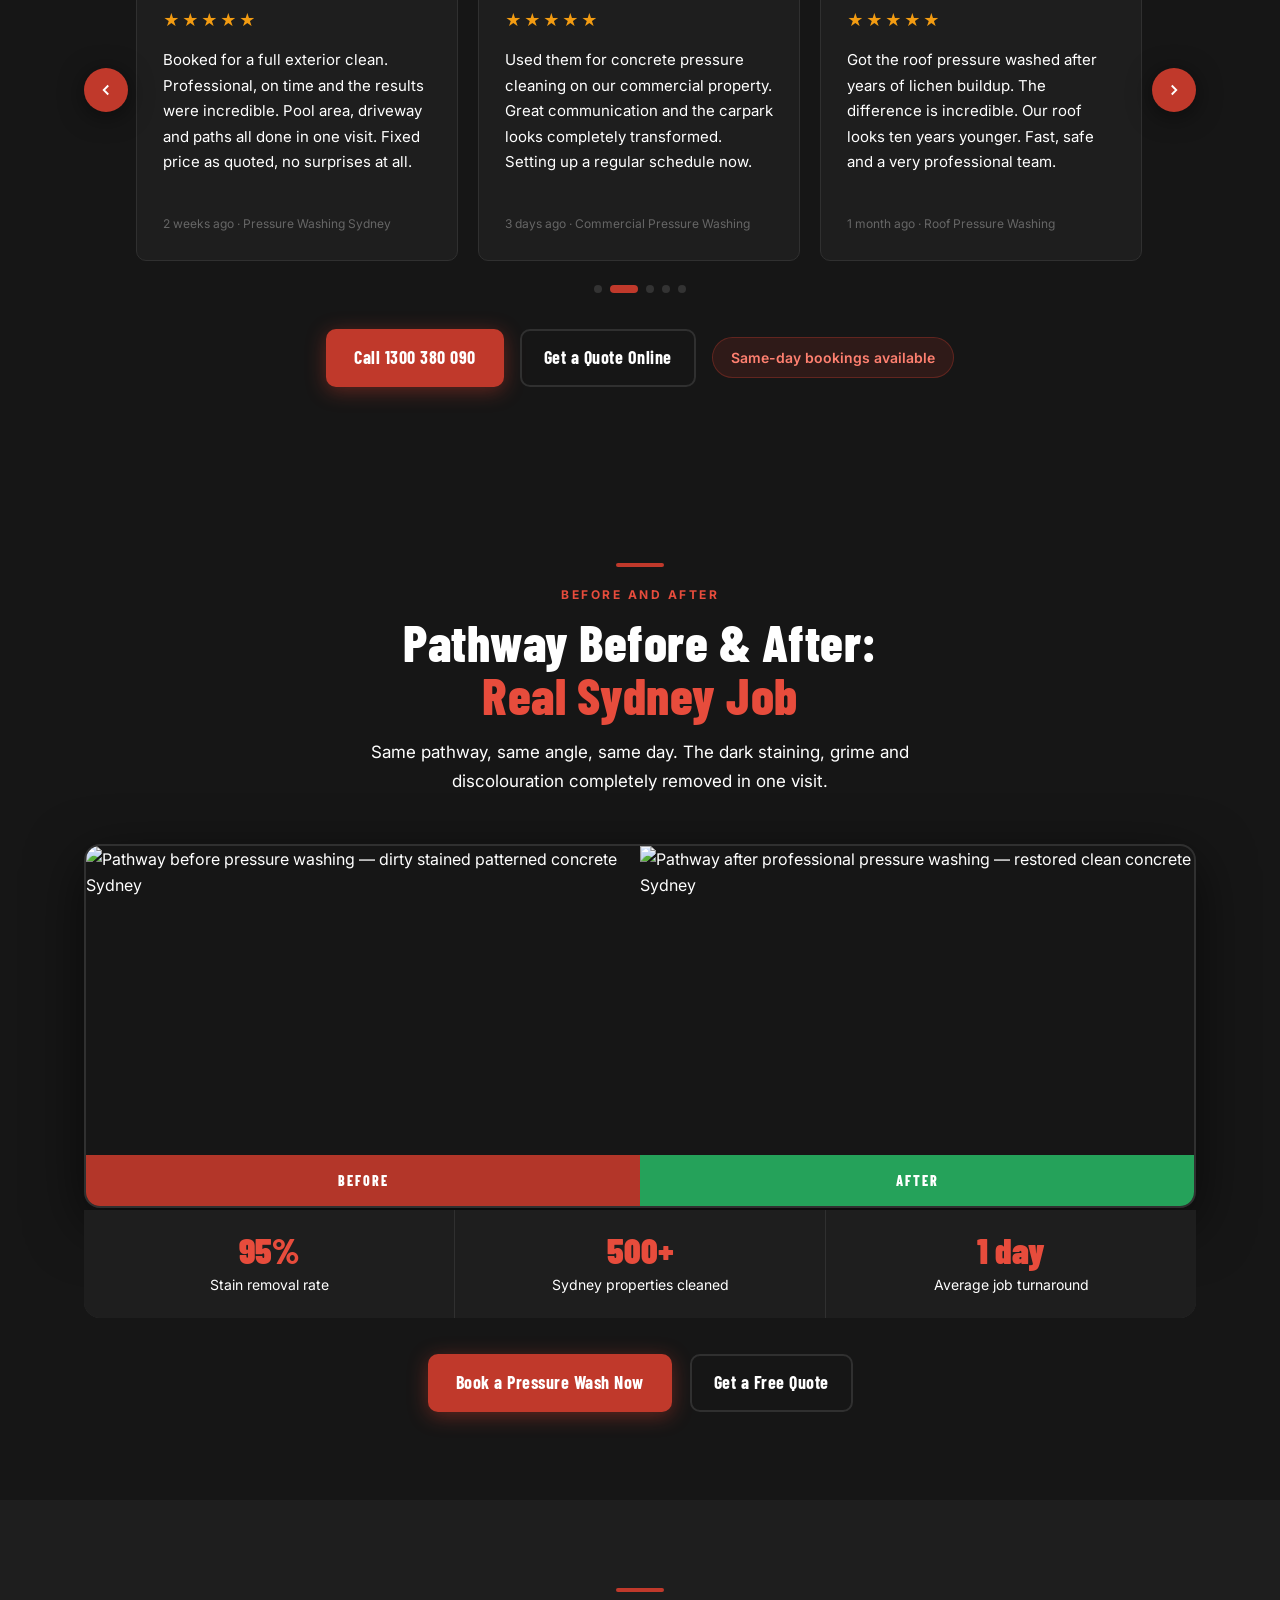
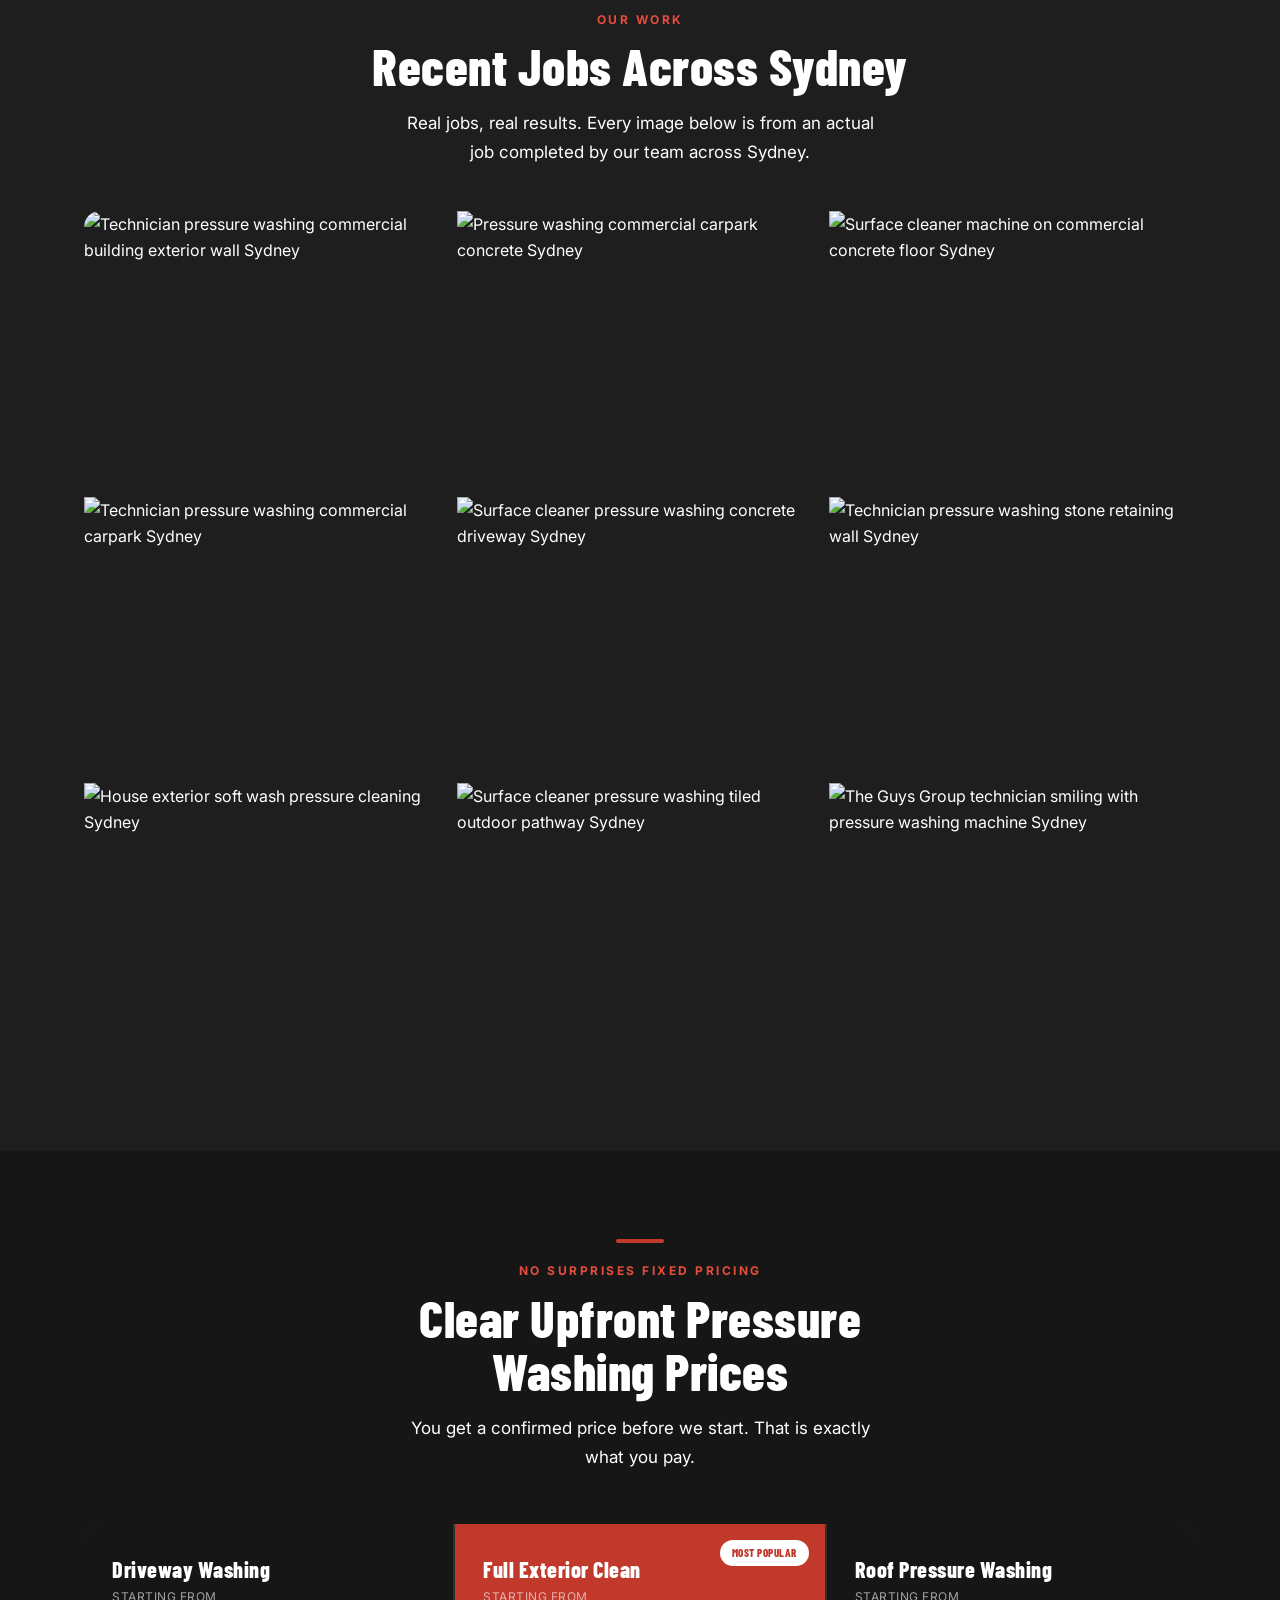
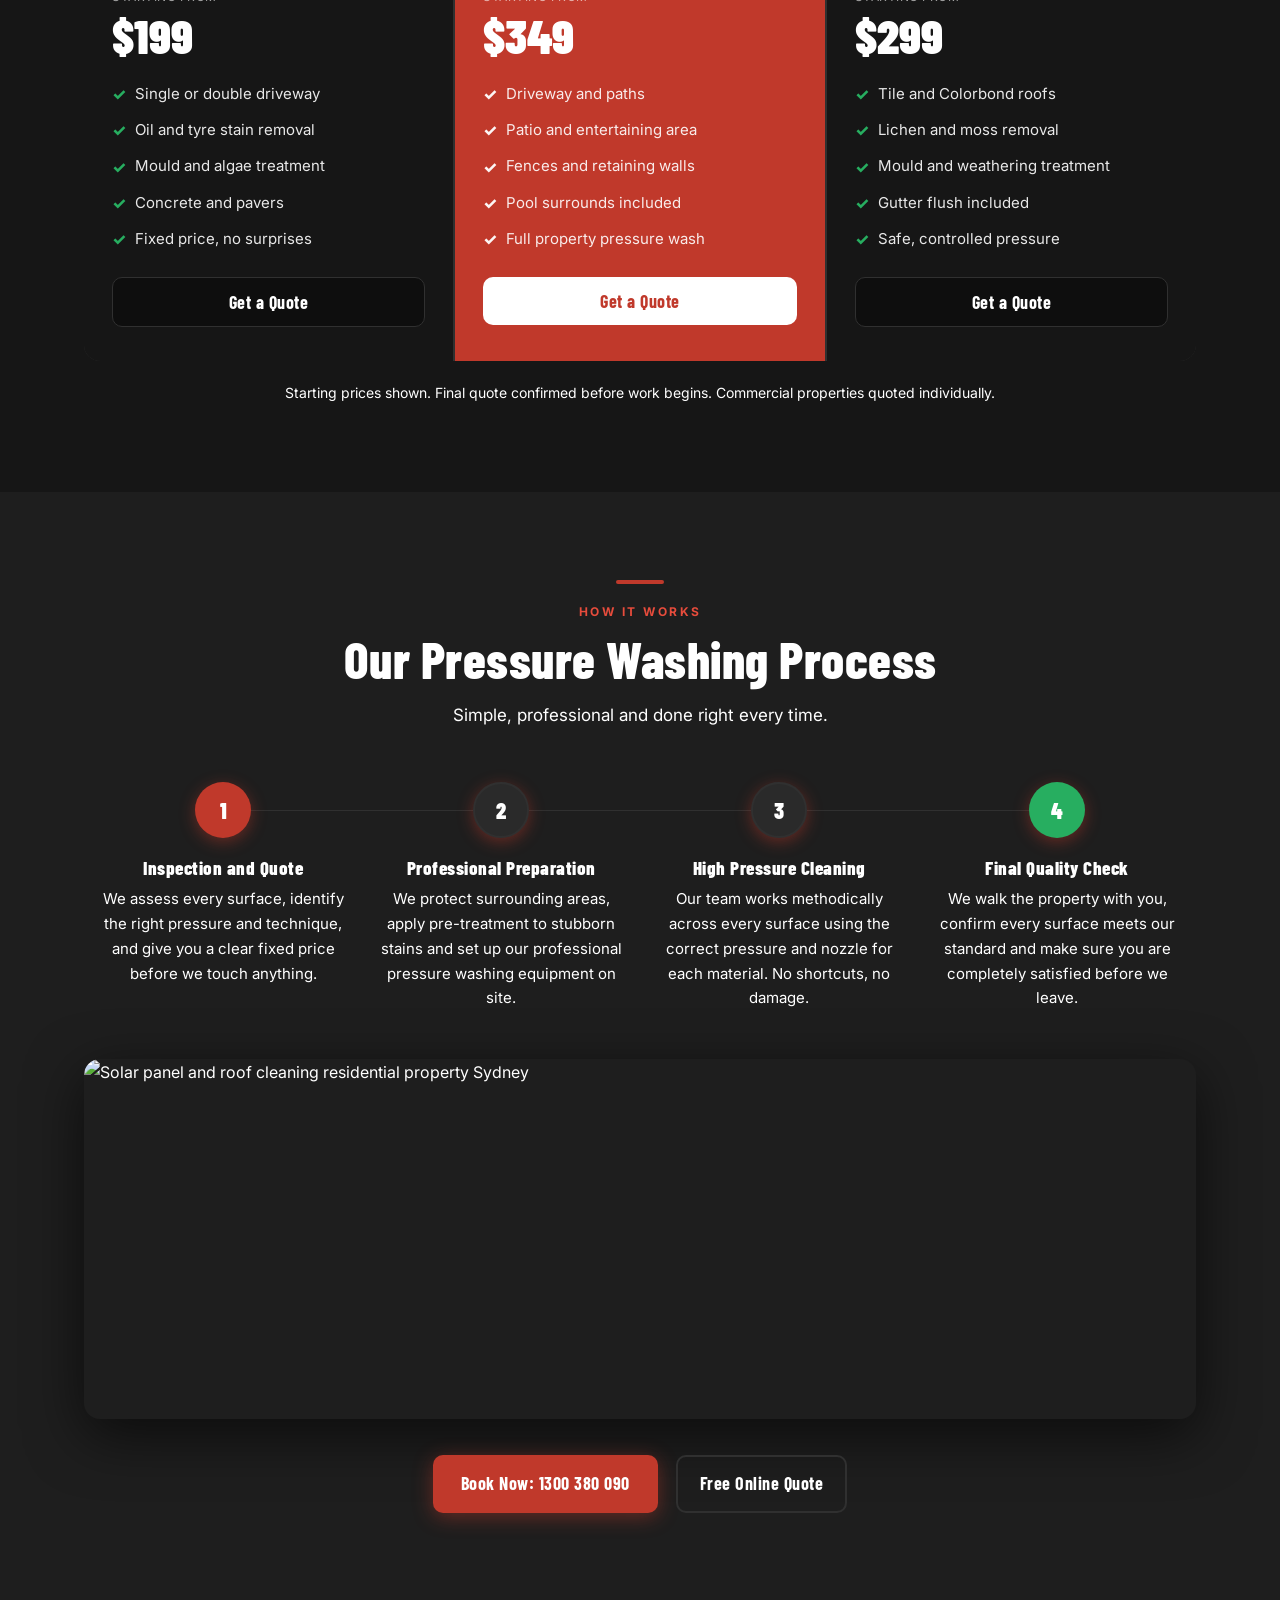
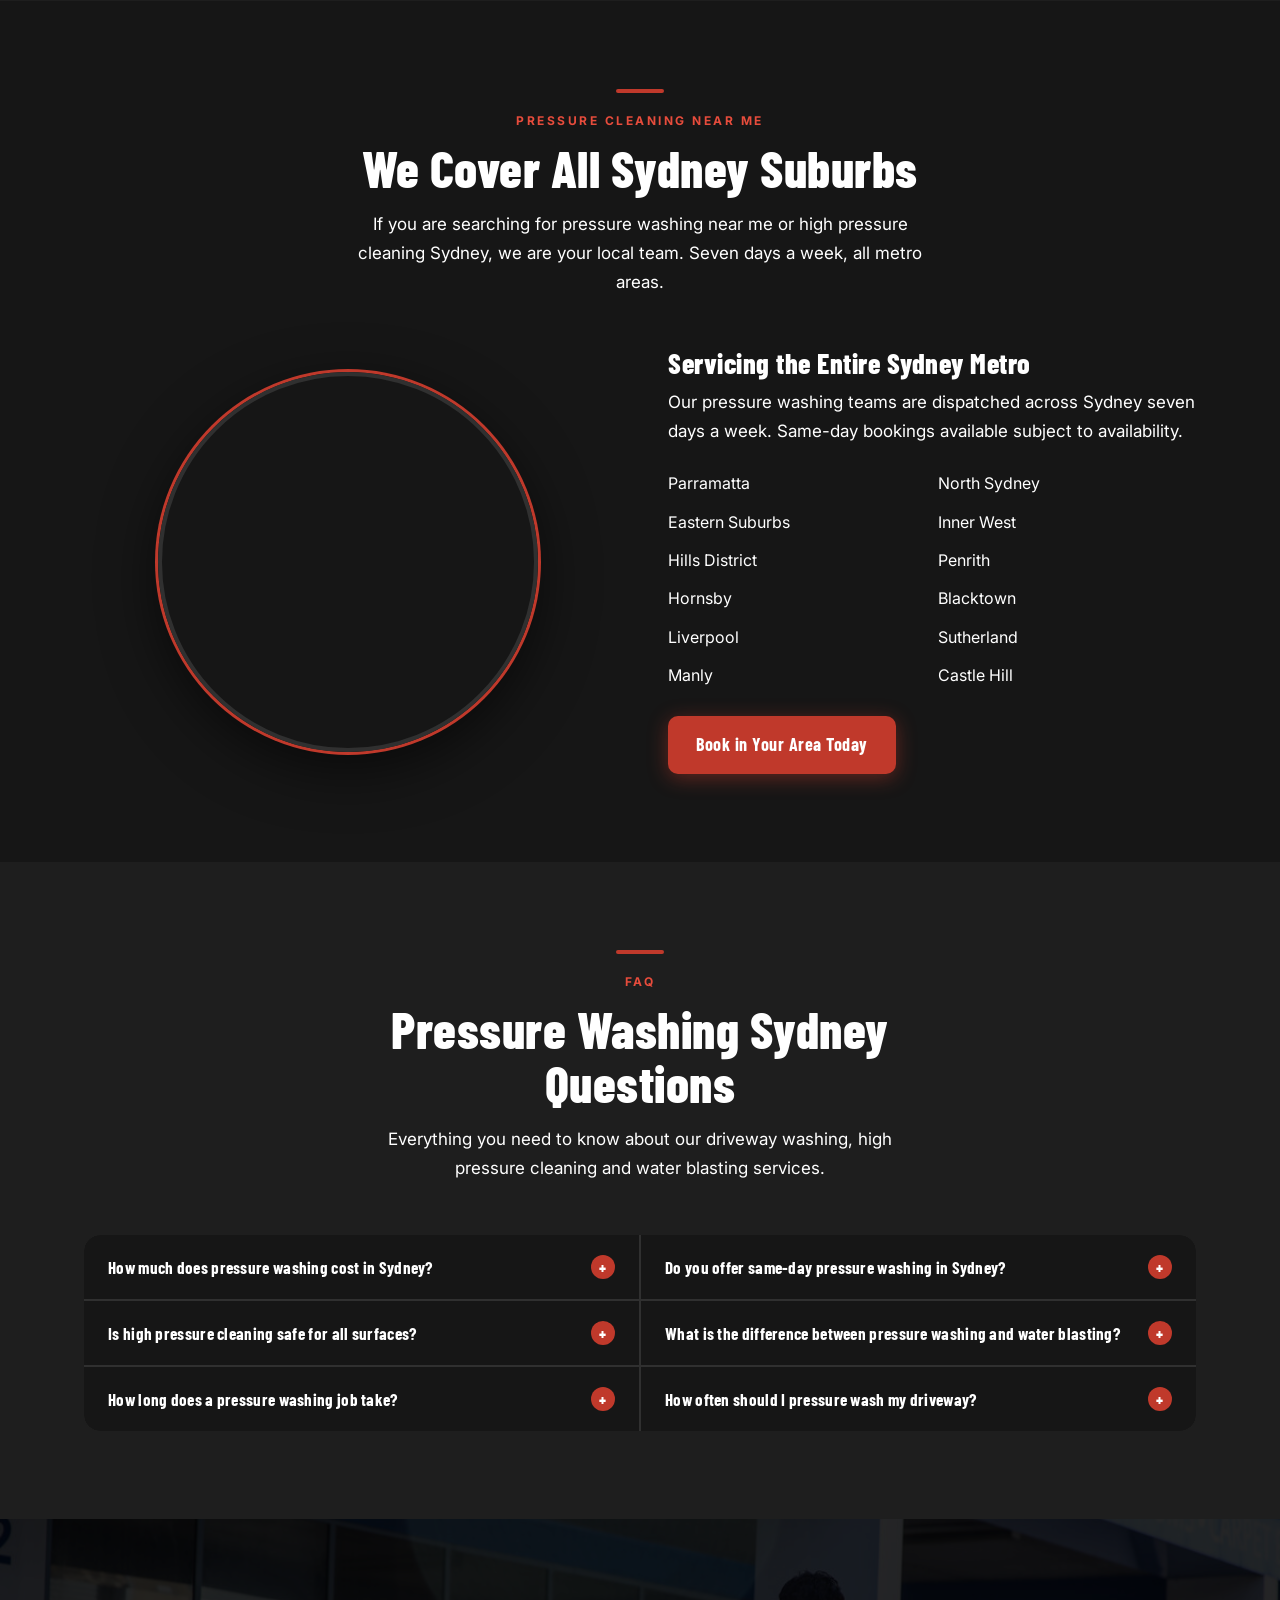
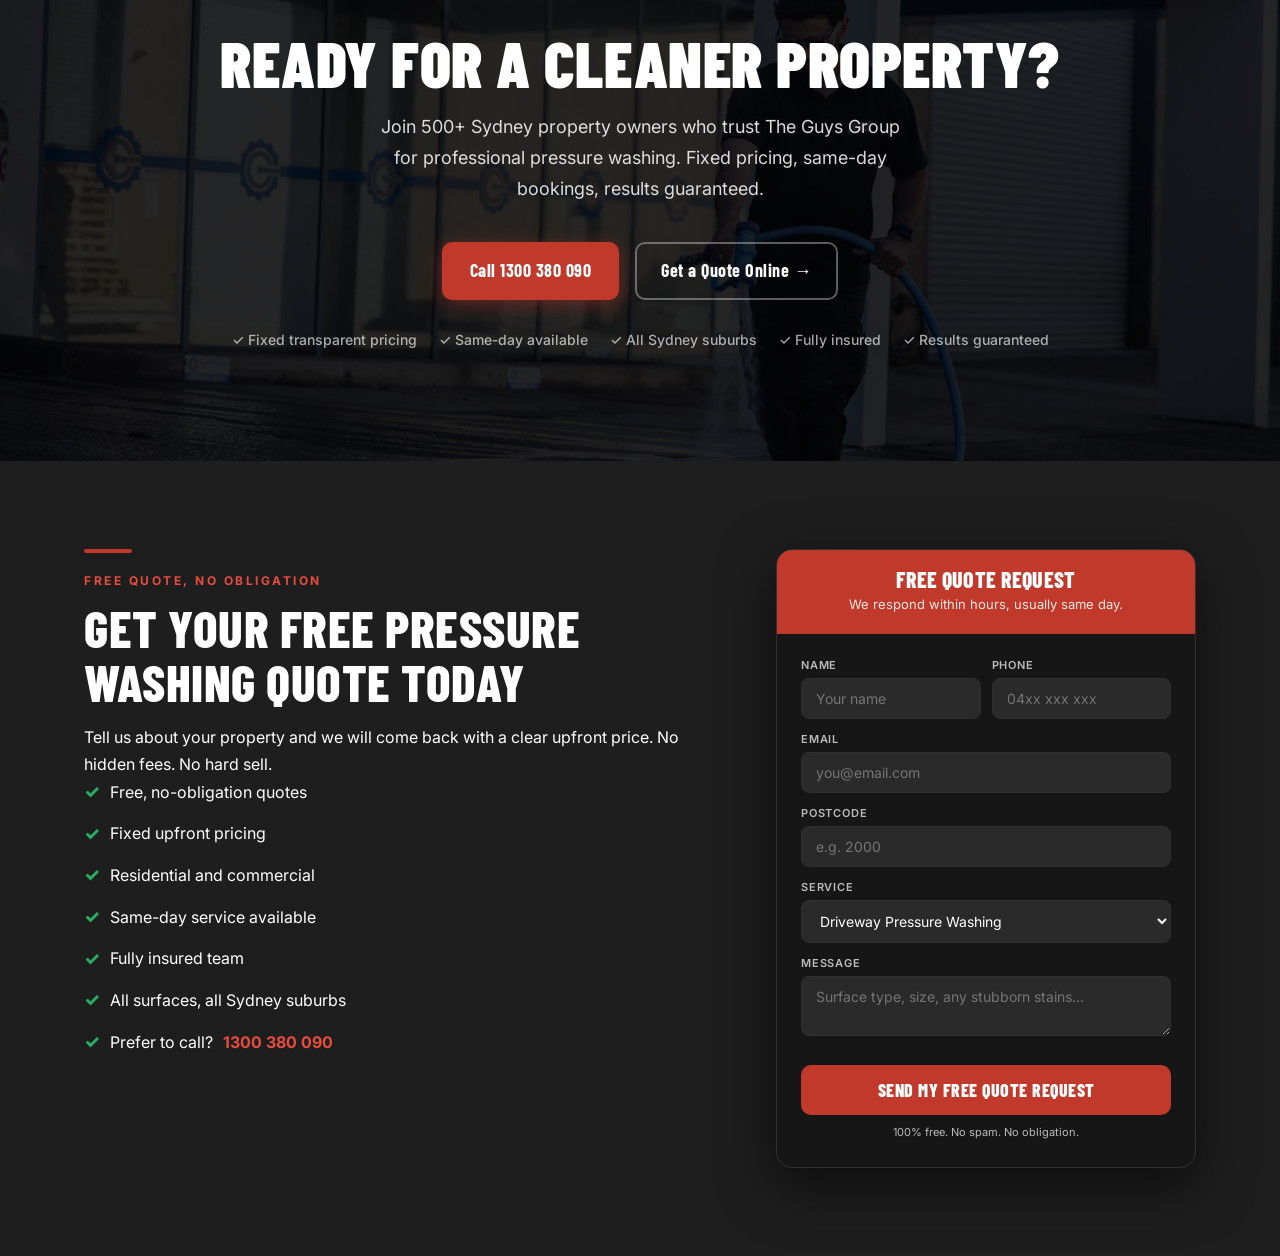
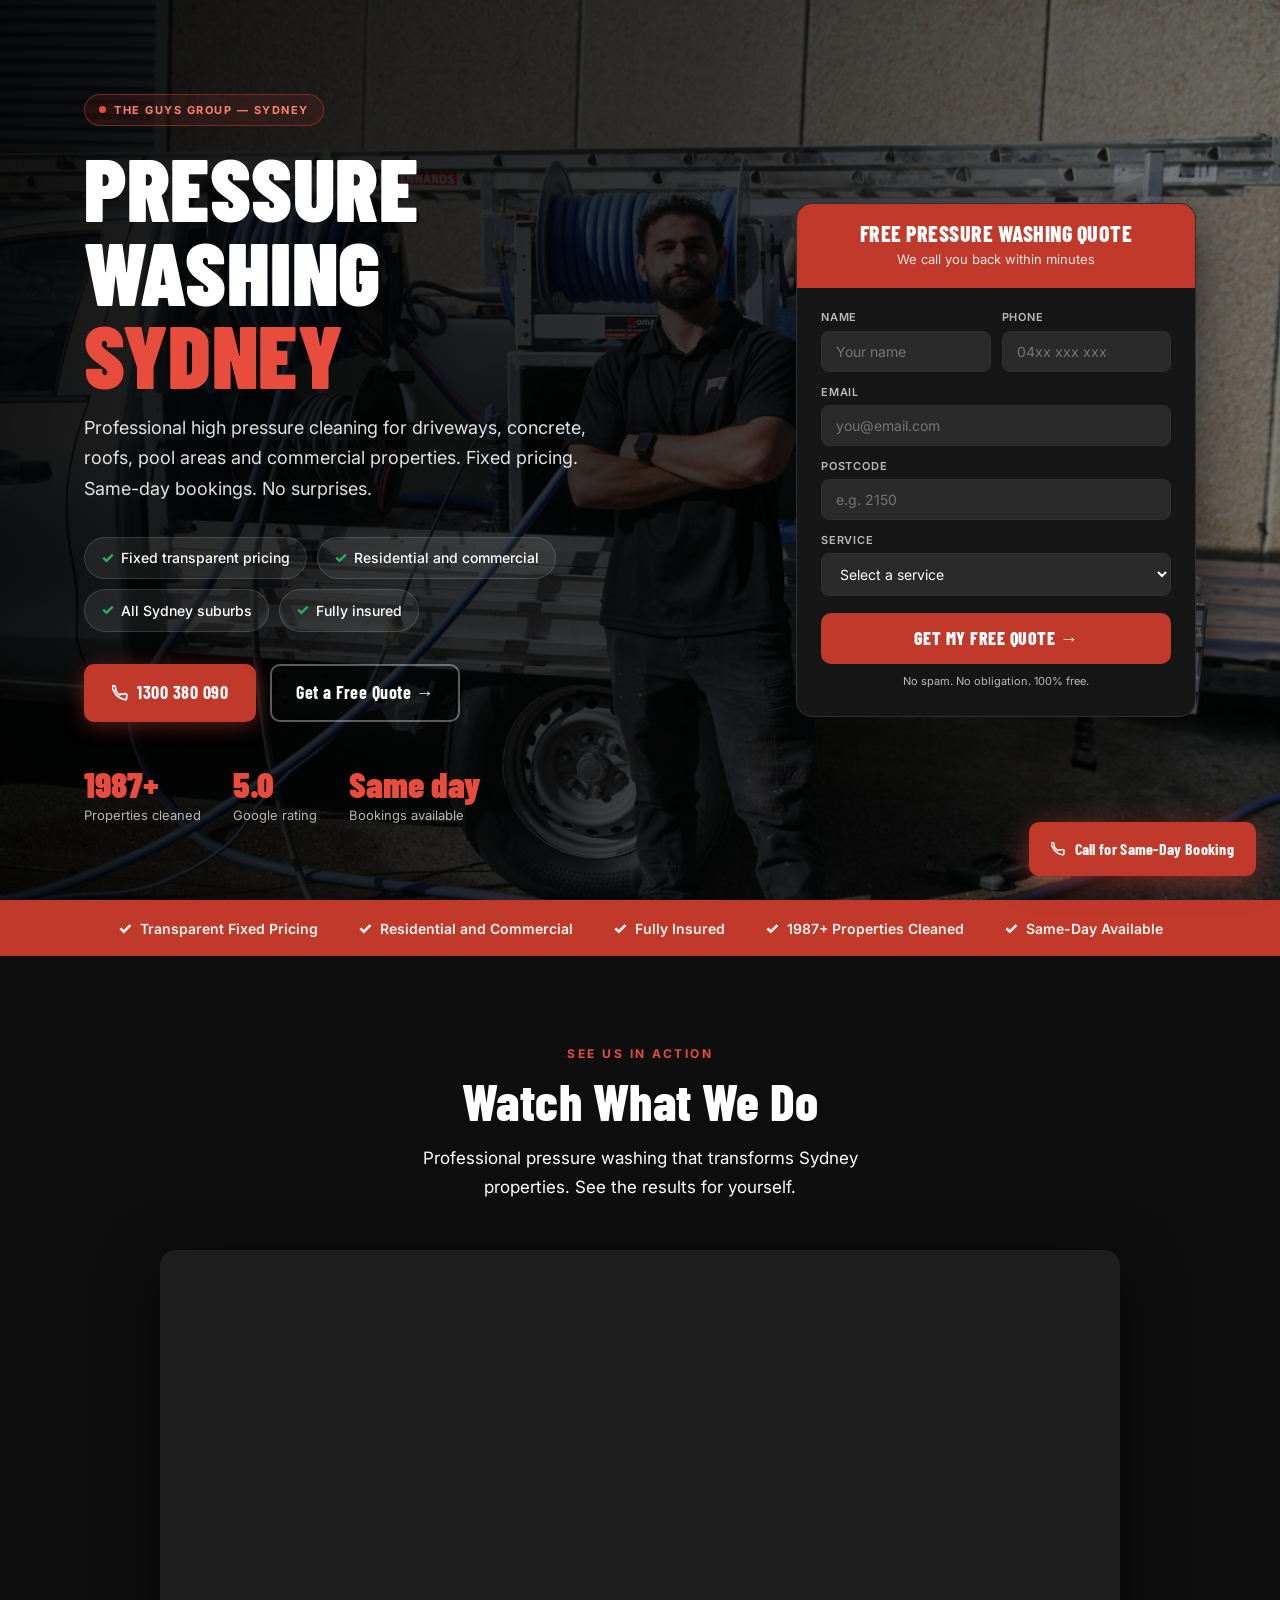
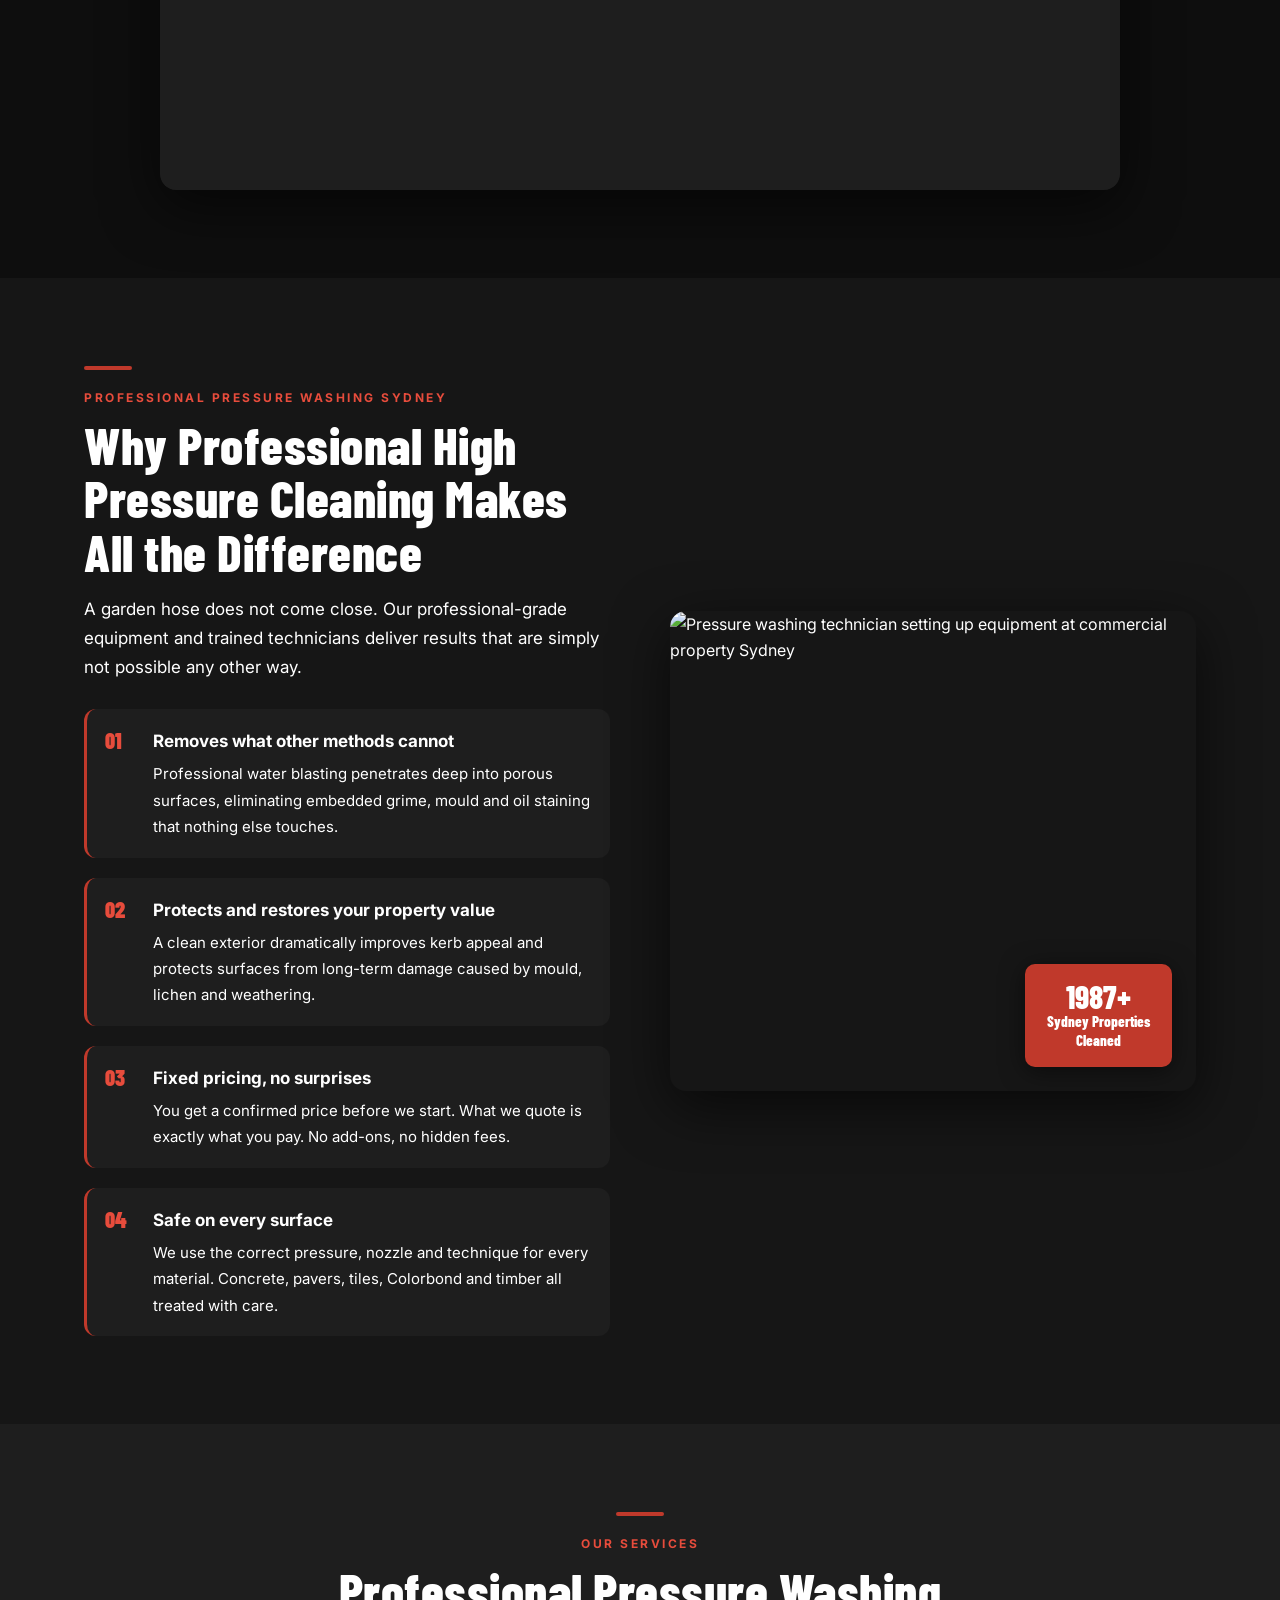
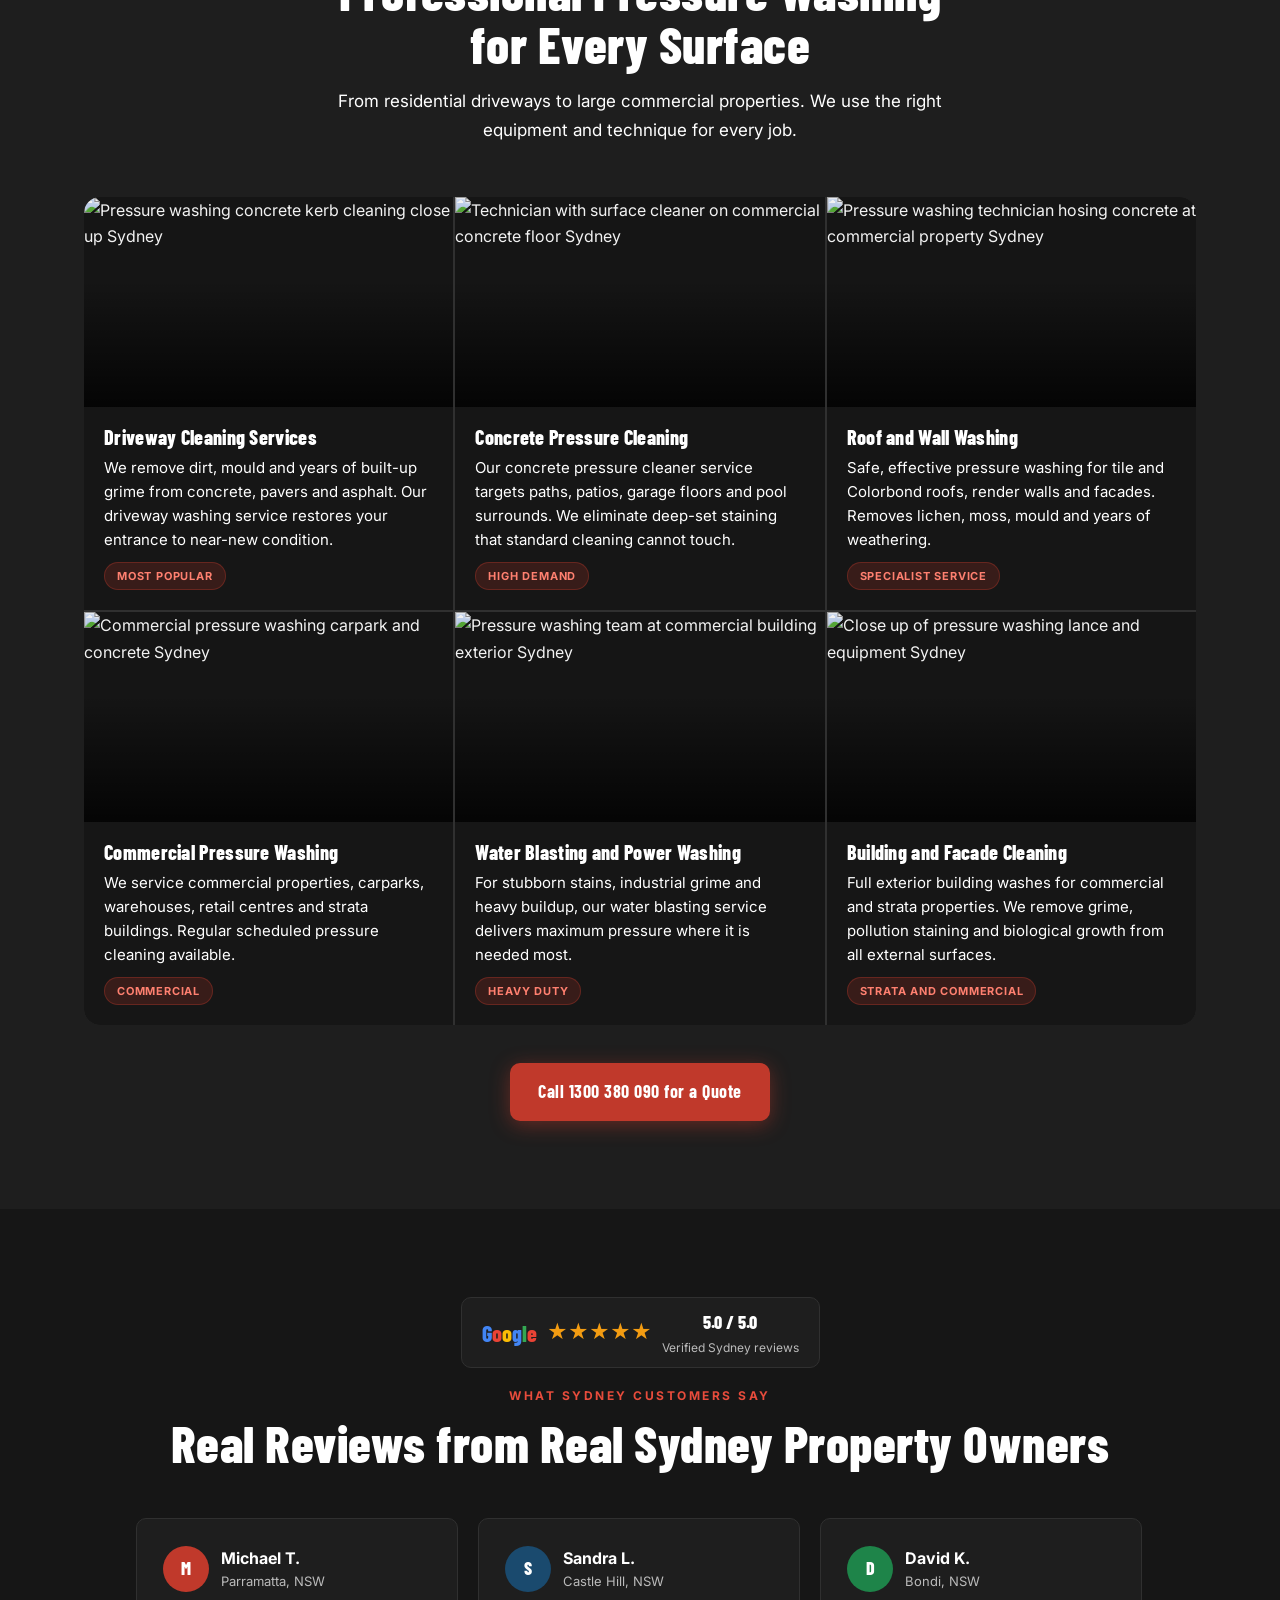
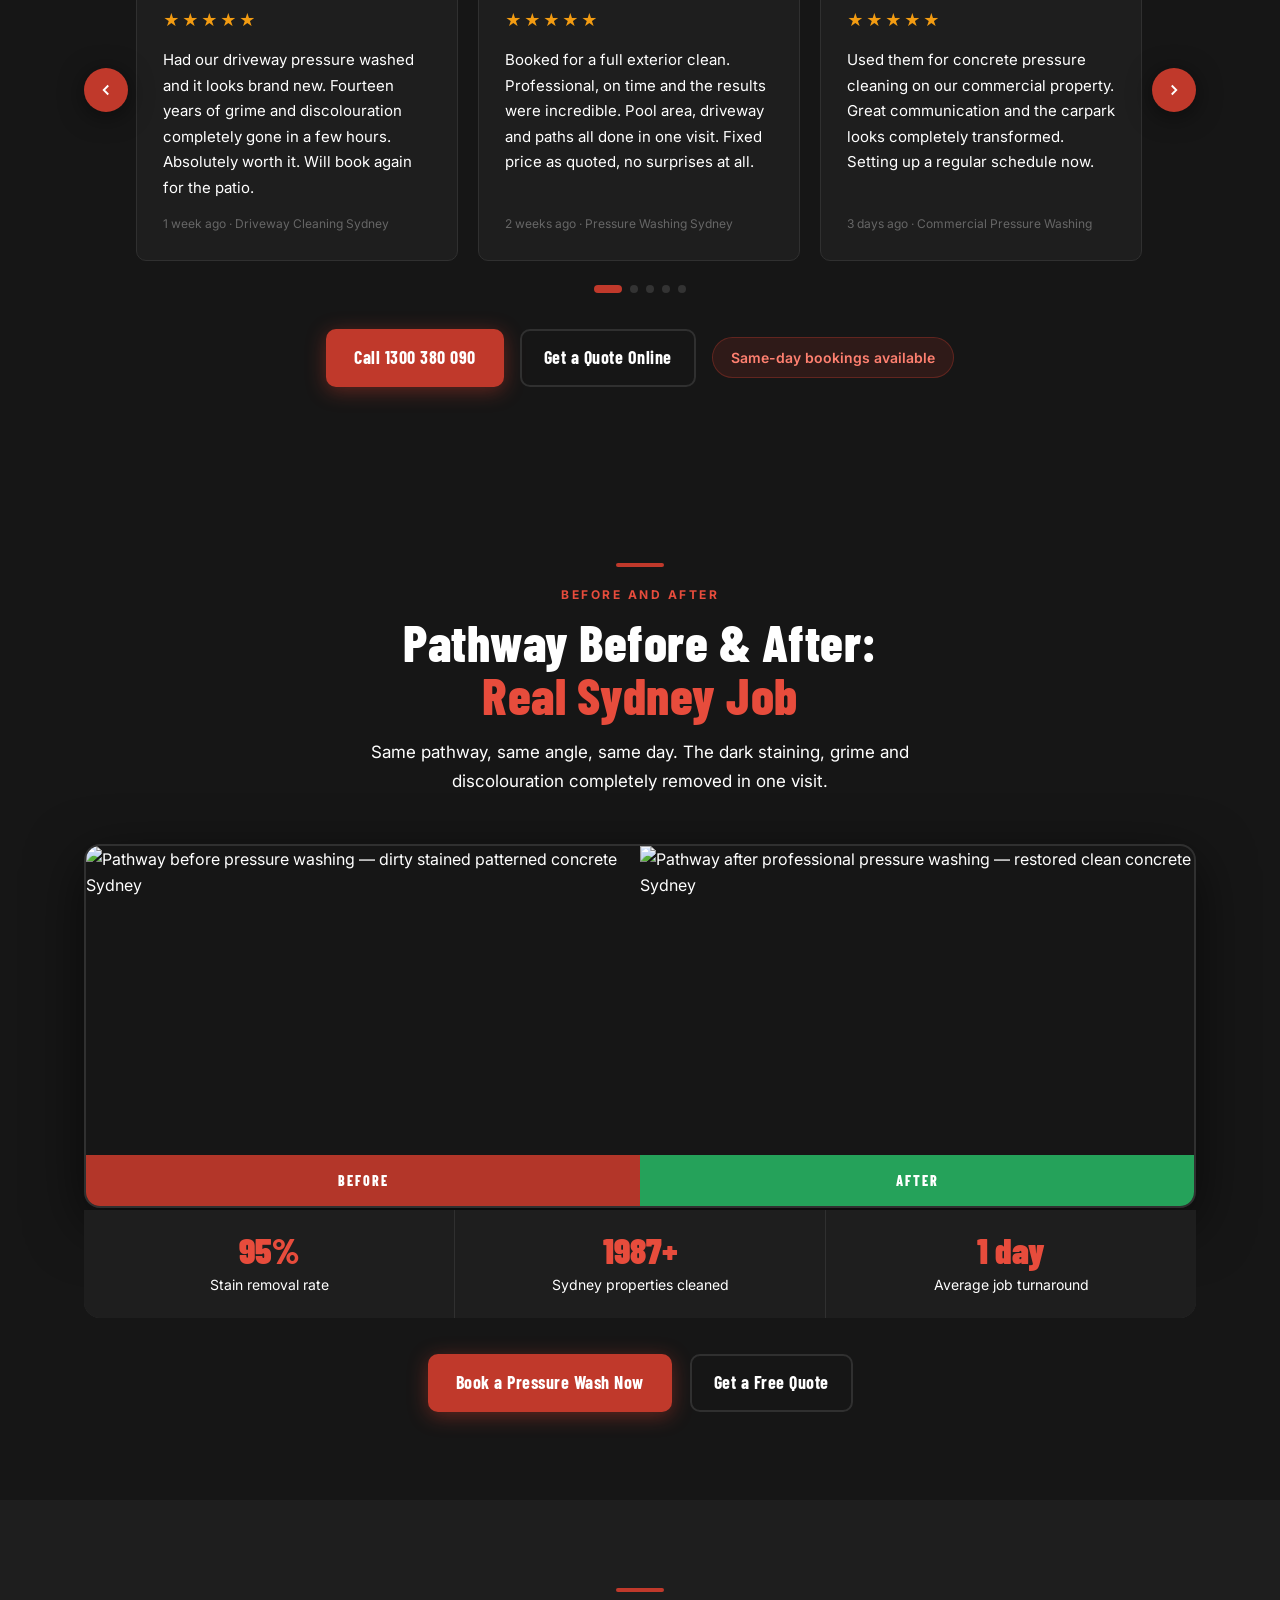
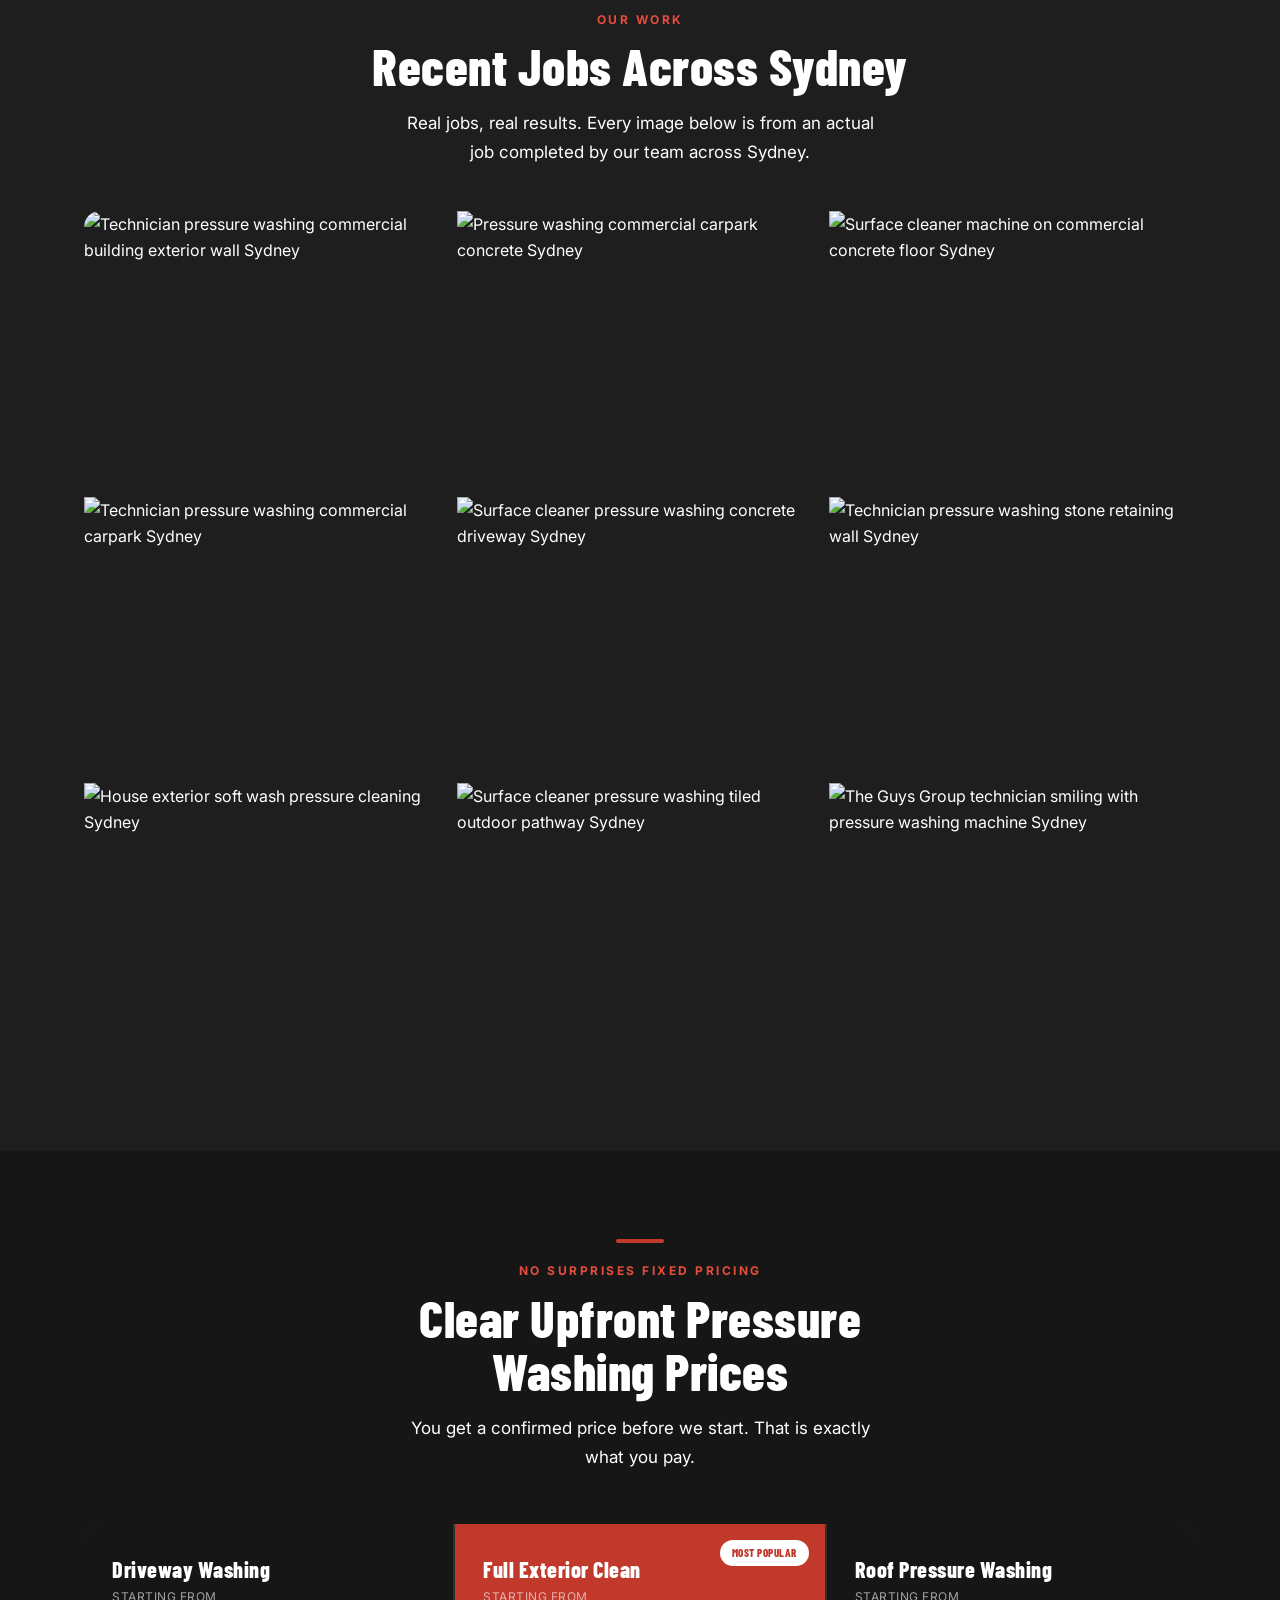
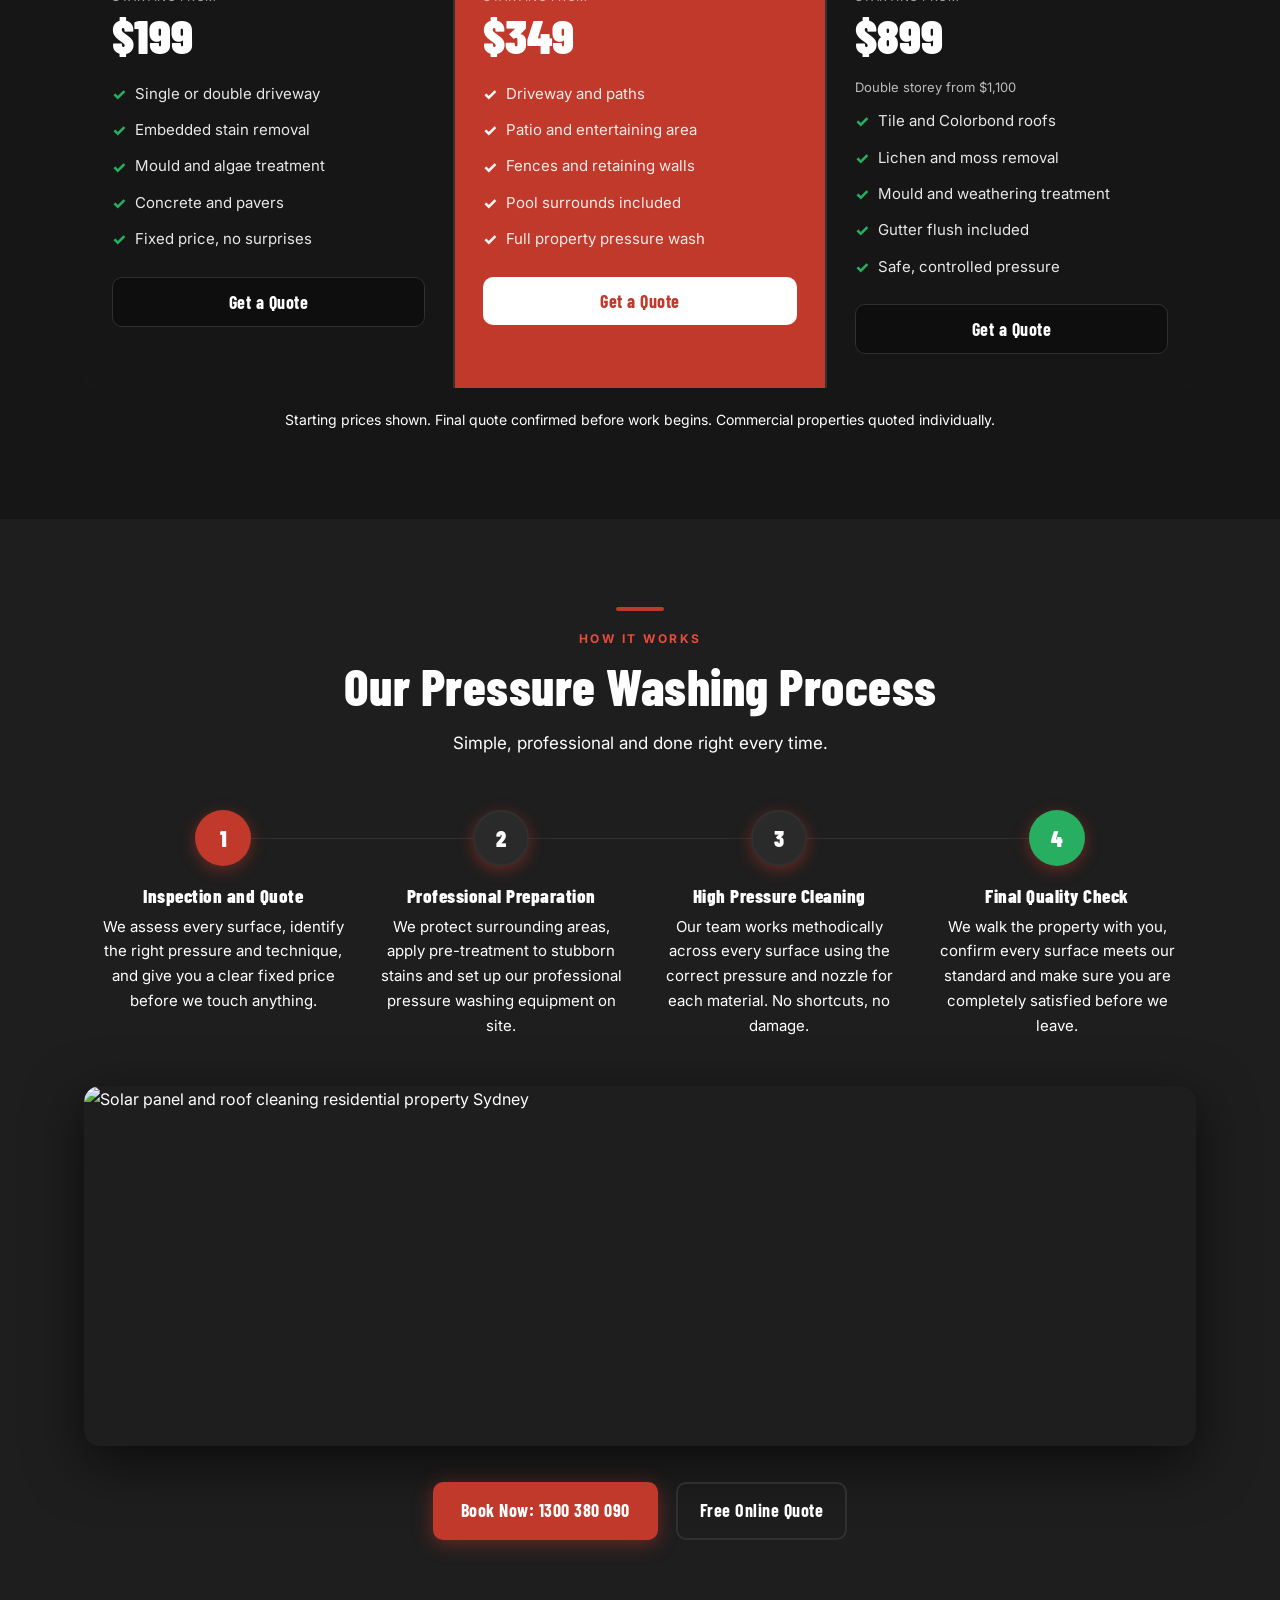
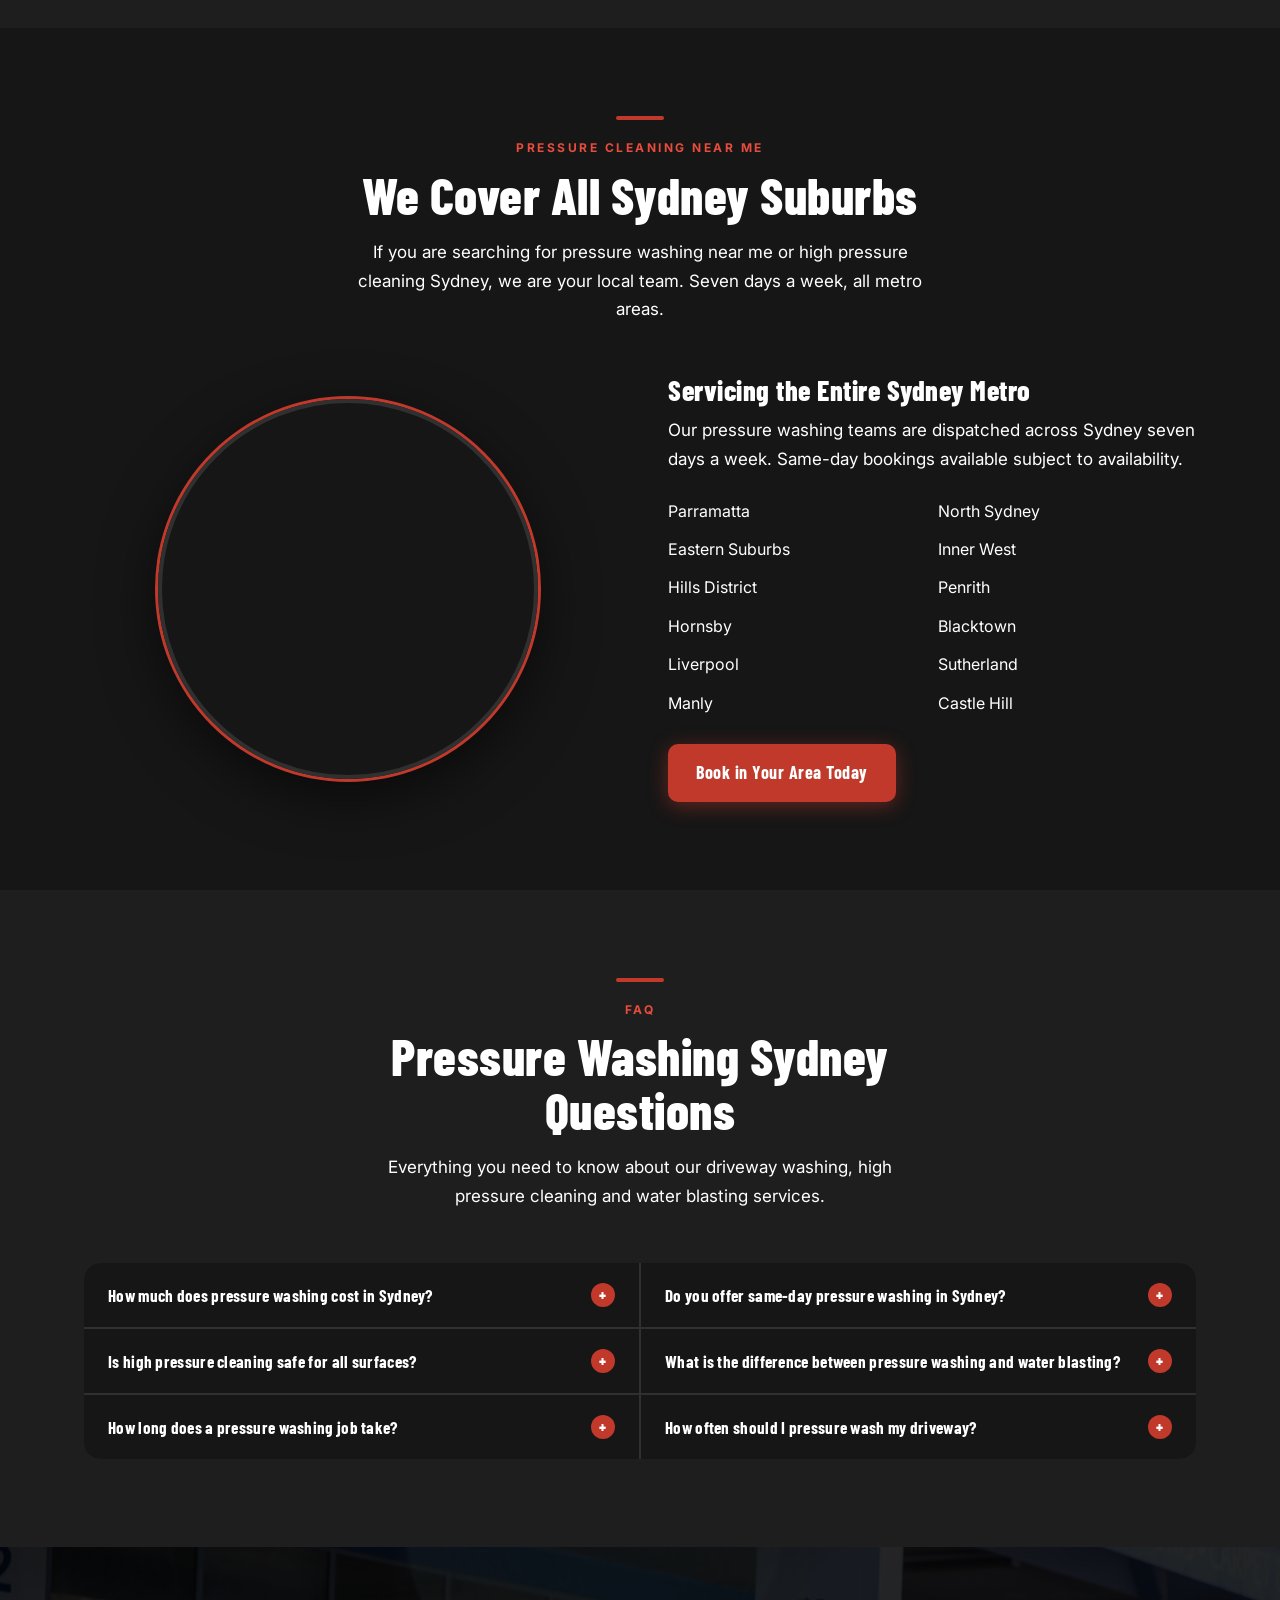
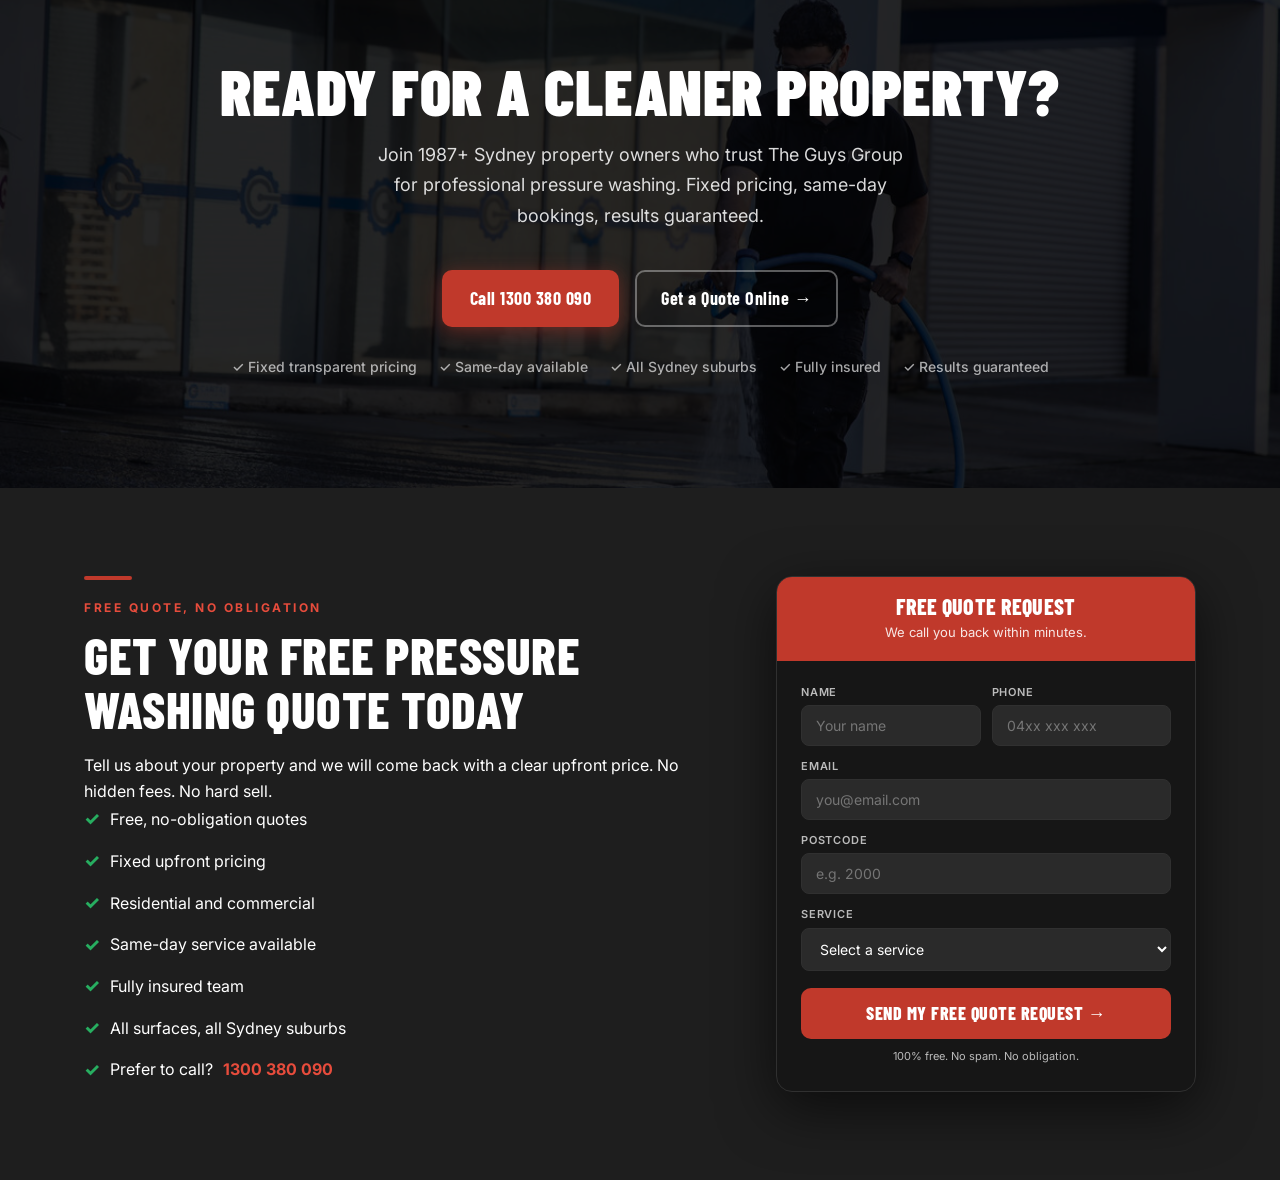
